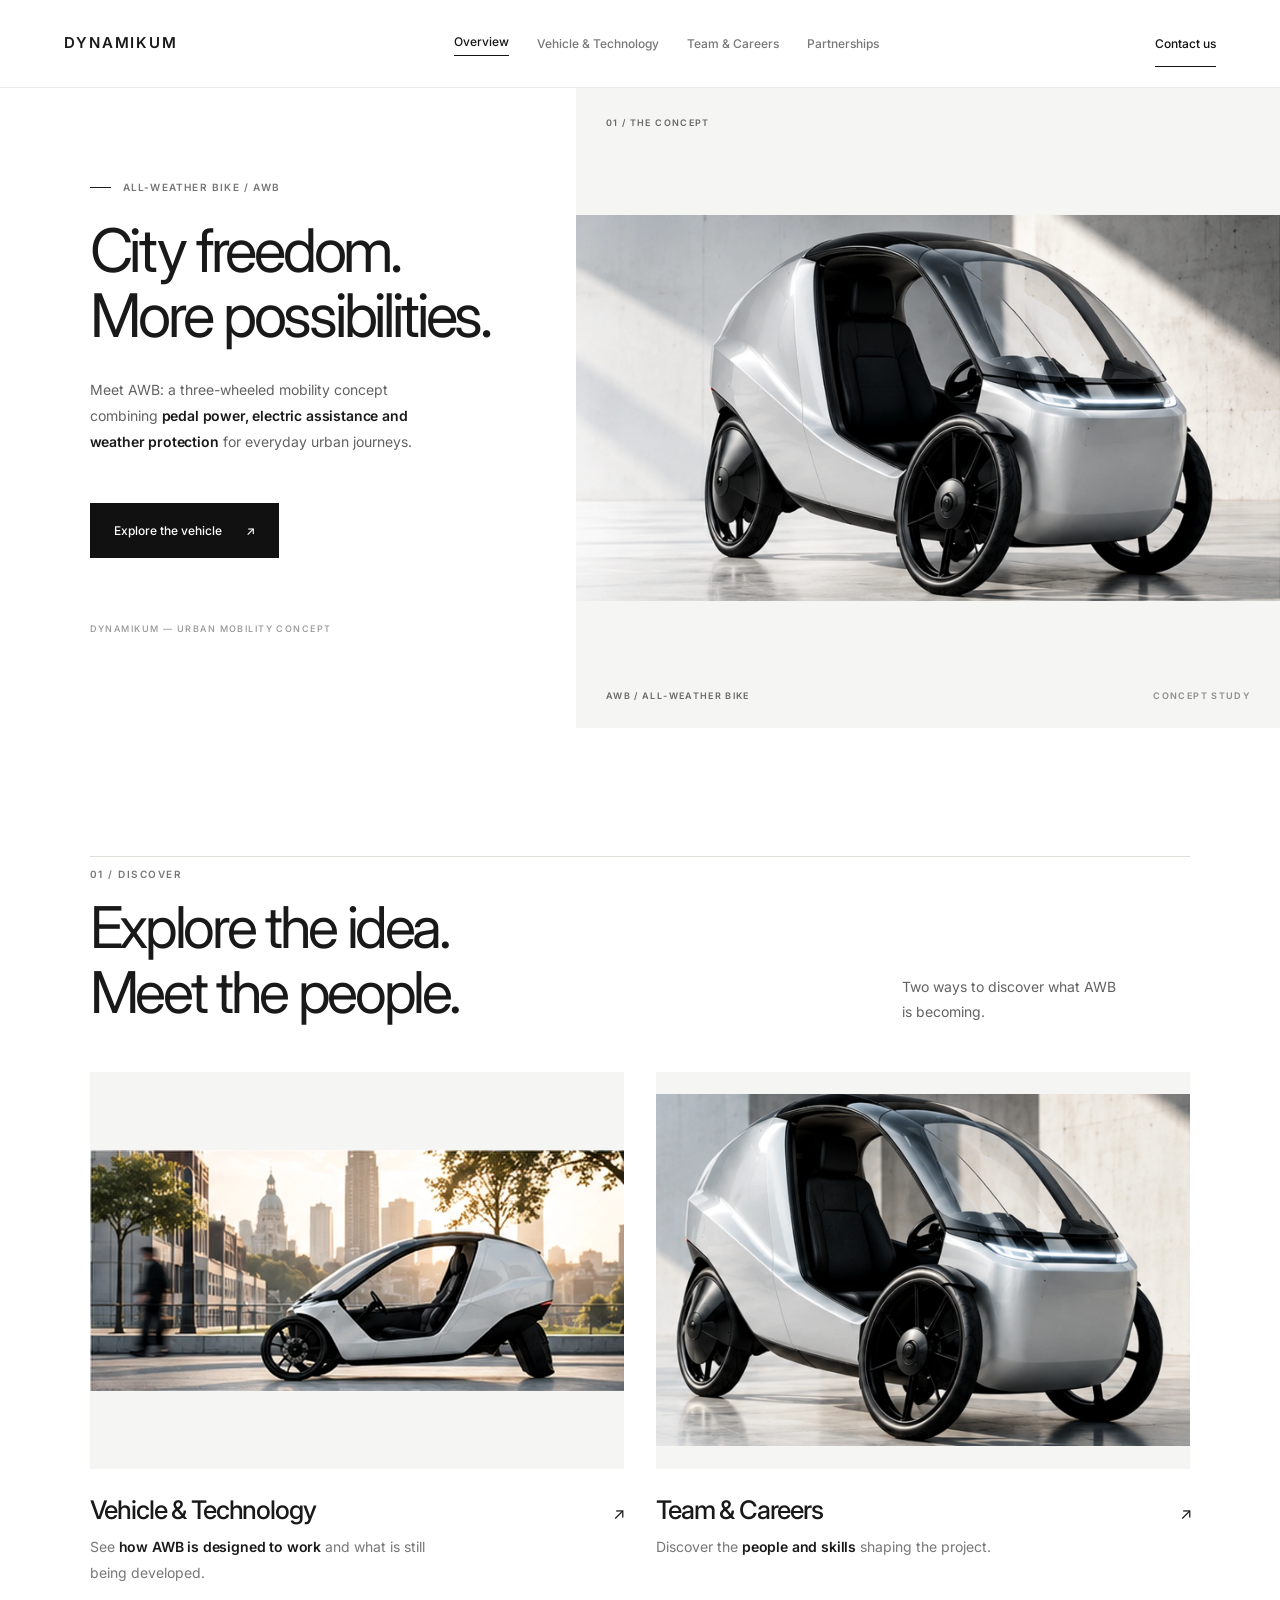
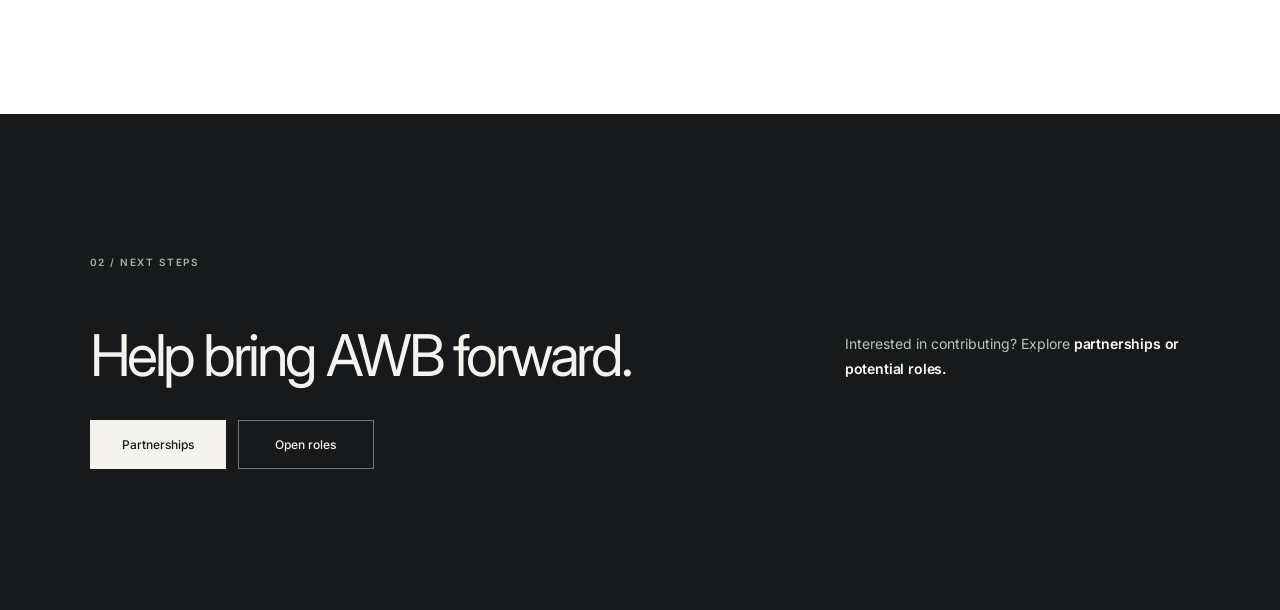
==== index.html @ 2db14429 "Restore stable homepage spacing version from 0ec57af" ====
<!doctype html><html lang="en"><head><meta charset="utf-8"><meta name="viewport" content="width=device-width,initial-scale=1"><meta name="theme-color" content="#ffffff"><meta name="description" content="Dynamikum AWB — all-weather electric-assist velomobile concept."><title>Overview — DYNAMIKUM</title><link rel="stylesheet" href="/style.css"></head><body><a class="skip-link" href="#main-content">Skip to content</a><header class="site-header"><a href="/" class="brand" aria-label="Dynamikum home">DYNAMIKUM</a><button class="mobile-menu-toggle" type="button" aria-expanded="false" aria-controls="primary-navigation" aria-label="Open navigation"><span></span><span></span></button><nav id="primary-navigation" class="nav" aria-label="Main navigation"><a href="/" aria-current="page">Overview</a><a href="/vehicle.html">Vehicle & Technology</a><a href="/team.html">Team & Careers</a><a href="/partnerships.html">Partnerships</a><a href="/contact.html" class="mobile-contact-link">Contact us</a></nav><a href="/contact.html" class="btn">Contact us</a></header><main id="main-content"><section class="hero"><div class="hero-copy"><div class="eyebrow">All-Weather Bike / AWB</div><h1 class="display">City freedom.<br>More possibilities.</h1><p class="body">Meet AWB: a three-wheeled mobility concept combining <strong>pedal power, electric assistance and weather protection</strong> for everyday urban journeys.</p><div class="actions"><a class="btn" href="/vehicle.html">Explore the vehicle <span aria-hidden="true">↗</span></a></div><span class="hero-copy-index" aria-hidden="true">DYNAMIKUM — URBAN MOBILITY CONCEPT</span></div><div class="hero-visual"><span class="hero-visual-index" aria-hidden="true">01 / THE CONCEPT</span><img src="/hero-front.webp" alt="Dynamikum AWB concept vehicle" fetchpriority="high"><span class="hero-visual-caption">AWB / ALL-WEATHER BIKE <span>CONCEPT STUDY</span></span></div></section><section class="section home-discover"><div class="section-head"><div><h2 class="heading">Explore the idea. Meet the people.</h2></div><p class="body">Two ways to discover what AWB is becoming.</p></div><div class="image-pair"><a href="/vehicle.html"><img src="/city-side.webp" loading="lazy" alt="AWB concept vehicle shown in an urban setting"><h3>Vehicle & Technology</h3><p>See <strong>how AWB is designed to work</strong> and what is still being developed.</p></a><a href="/team.html"><img src="/hero-studio.webp" loading="lazy" alt="AWB design study"><h3>Team & Careers</h3><p>Discover the <strong>people and skills</strong> shaping the project.</p></a></div></section><section class="section section--night home-finale"><div class="section-head"><div><h2 class="heading">Help bring AWB forward.</h2></div><p class="body">Interested in contributing? Explore <strong>partnerships or potential roles.</strong></p></div><div class="actions"><a class="btn" href="/partnerships.html">Partnerships</a><a class="btn outline" href="/team.html#careers">Open roles</a></div></section></main><script>(function(){const header=document.querySelector('.site-header'),button=document.querySelector('.mobile-menu-toggle'),nav=document.getElementById('primary-navigation');if(!header||!button||!nav)return;function close(){header.classList.remove('menu-open');button.setAttribute('aria-expanded','false');button.setAttribute('aria-label','Open navigation')}button.addEventListener('click',()=>{const open=header.classList.toggle('menu-open');button.setAttribute('aria-expanded',String(open));button.setAttribute('aria-label',open?'Close navigation':'Open navigation')});document.addEventListener('keydown',e=>{if(e.key==='Escape'&&header.classList.contains('menu-open')){close();button.focus()}});nav.querySelectorAll('a').forEach(a=>a.addEventListener('click',close));window.matchMedia('(min-width: 901px)').addEventListener('change',e=>{if(e.matches)close()})})();</script></body></html>
---- style.css ----
@import url('https://fonts.googleapis.com/css2?family=Inter:wght@400;500;600&display=swap');
:root{--ink:#171717;--muted:#686868;--line:#e6e6e6;--soft:#f5f5f5}*{box-sizing:border-box}html{scroll-behavior:smooth}body{margin:0;background:#fff;color:var(--ink);font:14px/1.7 Inter,Arial,sans-serif;-webkit-font-smoothing:antialiased}a{color:inherit;text-decoration:none}img{display:block;width:100%}h1,h2,h3,p{margin-top:0}h1,h2,h3{font-weight:400;letter-spacing:-.045em;line-height:1.12}button,input,select,textarea{font:inherit}.site-header{display:flex;align-items:center;justify-content:space-between;gap:30px;min-height:82px;padding:15px 6%;border-bottom:1px solid var(--line);background:#fff}.brand{font-size:16px;font-weight:600;letter-spacing:.09em;white-space:nowrap}.nav{display:flex;align-items:center;gap:clamp(15px,2vw,35px)}.nav a{font-size:12px;color:#777;white-space:nowrap}.nav a:hover,.nav a[aria-current=page]{color:#111}.nav a[aria-current=page]{text-decoration:underline;text-underline-offset:7px}.btn{display:inline-flex;align-items:center;justify-content:center;padding:13px 22px;border:1px solid #111;background:#111;color:white;font-size:12px;font-weight:500;white-space:nowrap;transition:background .2s}.btn:hover{background:#444}.btn.outline{background:white;color:#111}.btn.outline:hover{background:#f2f2f2}.eyebrow{font-size:11px;color:#777;letter-spacing:.02em}.display{font-size:clamp(49px,5.4vw,82px);margin:17px 0 28px}.heading{font-size:clamp(36px,4vw,59px);margin:15px 0 22px}.subheading{font-size:clamp(23px,2.6vw,35px)}.body{font-size:14px;line-height:1.85;color:var(--muted);max-width:490px}.fine{font-size:12px;line-height:1.8;color:#888}.actions{display:flex;gap:12px;flex-wrap:wrap;margin-top:28px}.section{padding:110px 7%}.section.soft{background:#f8f8f8}.section-head{display:flex;justify-content:space-between;align-items:end;gap:50px;margin-bottom:46px}.section-head .body{max-width:340px}.grid2{display:grid;grid-template-columns:repeat(2,minmax(0,1fr));gap:26px}.grid3{display:grid;grid-template-columns:repeat(3,minmax(0,1fr));gap:25px}.grid4{display:grid;grid-template-columns:repeat(4,minmax(0,1fr));gap:20px}.hero{display:grid;grid-template-columns:45% 55%;min-height:650px;background:#fff}.hero-copy{display:flex;flex-direction:column;align-items:flex-start;justify-content:center;padding:80px 10% 80px 15.6%}.hero-copy .body{max-width:380px}.hero-visual{background:#f5f5f5;min-height:580px;overflow:hidden}.hero-visual img{width:100%;height:100%;object-fit:contain}.hero-visual img[src$="technology-cutaway.webp"]{filter:grayscale(1)}.intro{padding:115px 7% 65px;display:grid;grid-template-columns:1fr 1fr;gap:60px;align-items:end}.intro .body{justify-self:end}.wide-visual{height:min(60vw,630px);min-height:370px;background:#f5f5f5;overflow:hidden}.wide-visual img{height:100%;object-fit:contain}.image-pair{display:grid;grid-template-columns:1fr 1fr;gap:22px}.image-pair img{height:360px;object-fit:contain;background:#f4f4f4}.image-pair h3{font-size:20px;margin:22px 0 8px}.image-pair p{font-size:13px;color:#777}.detail-grid{display:grid;grid-template-columns:repeat(4,1fr);gap:14px}.detail-grid figure{margin:0}.detail-grid img{height:230px;object-fit:cover;background:#f4f4f4}.detail-grid figcaption{font-size:11px;color:#777;margin-top:12px}.tech-image{width:100%;height:470px;object-fit:contain;background:#f5f5f5;filter:grayscale(1)}.rule-list{border-top:1px solid var(--line)}.rule-row{display:grid;grid-template-columns:1fr 1.4fr;gap:50px;border-bottom:1px solid var(--line);padding:28px 0}.rule-row h3{font-size:22px;margin:0}.rule-row p{font-size:14px;line-height:1.8;color:#777;margin:0}.stats{display:grid;grid-template-columns:repeat(3,1fr);border-top:1px solid var(--line)}.stat{padding:27px 25px 20px;border-right:1px solid var(--line)}.stat:first-child{padding-left:0}.stat:last-child{border-right:0}.stat strong{font-size:34px;font-weight:400;letter-spacing:-.04em;display:block}.stat span{font-size:12px;color:#777}.person{border-top:1px solid var(--line);padding:20px 0}.person h3{font-size:17px;font-weight:500;letter-spacing:-.02em;margin:0 0 6px}.person p{font-size:12px;color:#777;margin:0}.job{border-top:1px solid var(--line);display:grid;grid-template-columns:1fr 1fr auto;align-items:center;gap:25px;padding:29px 0}.job h3{font-size:21px;margin:0}.job p{font-size:13px;color:#777;margin:0}.text-link{font-size:12px;text-decoration:underline;text-underline-offset:5px;white-space:nowrap}.text-link:hover{color:#666}.contact-options{display:grid;grid-template-columns:1fr 1fr;gap:22px}.contact-card{padding:32px;border:1px solid var(--line)}.contact-card h3{font-size:24px}.contact-card p{color:#777}.inquiry{border-top:1px solid var(--line);padding-top:32px;max-width:750px}.field{display:flex;flex-direction:column;gap:8px;margin:18px 0}.field label{font-size:12px;font-weight:500}.field input,.field select,.field textarea{width:100%;border:1px solid #ccc;padding:13px;background:#fff;border-radius:0;color:#111}.field textarea{min-height:140px;resize:vertical}.notice{font-size:12px;color:#777;line-height:1.8}.footer{padding:42px 7% 30px;border-top:1px solid var(--line)}.footer-top{display:flex;align-items:start;justify-content:space-between;gap:35px;margin-bottom:45px}.footer nav{display:flex;gap:23px;flex-wrap:wrap}.footer nav a{font-size:12px;color:#777}.footer-bottom{border-top:1px solid var(--line);padding-top:20px;display:flex;justify-content:space-between;gap:25px;font-size:11px;color:#999}.visually-hidden{position:absolute;width:1px;height:1px;padding:0;margin:-1px;overflow:hidden;clip:rect(0,0,0,0);white-space:nowrap;border:0}@media(max-width:1050px){.site-header{flex-wrap:wrap}.nav{order:3;width:100%;overflow-x:auto;padding-bottom:8px}.hero-copy{padding-left:12%}}@media(max-width:760px){.site-header{padding:18px 6% 8px;gap:15px}.brand{font-size:14px}.site-header>.btn{padding:10px 14px}.nav{gap:22px}.nav a{font-size:11px}.hero{display:flex;flex-direction:column}.hero-copy{padding:78px 6% 55px}.hero-visual{height:350px;min-height:0}.intro{grid-template-columns:1fr;padding:75px 6% 40px;gap:15px}.intro .body{justify-self:start}.section{padding:75px 6%}.section-head{display:block}.section-head .body{margin-top:20px}.grid2,.grid3,.image-pair,.contact-options{grid-template-columns:1fr}.grid4,.detail-grid{grid-template-columns:repeat(2,1fr)}.image-pair img{height:280px}.detail-grid img{height:160px}.wide-visual{min-height:0;height:330px}.tech-image{height:310px}.rule-row{grid-template-columns:1fr;gap:8px}.stats{grid-template-columns:1fr}.stat{border-right:0;border-bottom:1px solid var(--line);padding-left:0}.job{grid-template-columns:1fr;gap:10px}.footer-top,.footer-bottom{flex-direction:column}.footer nav{gap:14px}.display{font-size:clamp(45px,10vw,67px)}}
.roles{border-top:1px solid var(--line)}.role{border-bottom:1px solid var(--line)}.role-overview{display:grid;grid-template-columns:minmax(0,1fr) auto;gap:40px;align-items:center;padding:36px 0}.role-overview h3{font-size:clamp(23px,2.5vw,34px);margin:12px 0 10px}.role-overview p{max-width:650px;color:#777;font-size:14px;line-height:1.8;margin:0}.role-details{padding:0 0 48px;max-width:1080px}.role-details[hidden]{display:none}.role-columns{display:grid;grid-template-columns:1fr 1fr;gap:65px;margin:8px 0 20px}.role-columns h4{font-size:14px;font-weight:600;margin:0 0 16px}.role-columns ul{margin:0;padding-left:20px;color:#666;font-size:13px;line-height:1.9}.role-columns li{margin-bottom:9px}.role-location{border-top:1px solid var(--line);padding:24px 0 20px;margin-top:24px;max-width:750px}.role-location strong{font-size:13px}.role-location p{font-size:13px;color:#777;line-height:1.8;margin:9px 0 0}@media(max-width:760px){.role-overview{grid-template-columns:1fr;gap:18px}.role-columns{grid-template-columns:1fr;gap:25px}.role-details .text-link{display:inline-block;margin-top:16px;margin-left:0!important}}

/* Global editorial heading alignment: keep supporting copy visually anchored to title */
.section-head{display:grid;grid-template-columns:minmax(0,1.55fr) minmax(270px,.75fr);column-gap:clamp(32px,5vw,96px);align-items:center;margin-bottom:52px}
.section-head>div:first-child{min-width:0}
.section-head .heading{margin-bottom:0;max-width:780px}
.section-head>.body{justify-self:start;align-self:center;margin:22px 0 0;max-width:410px;text-wrap:pretty}
.section-head .eyebrow{margin-bottom:4px}
@media(max-width:760px){.section-head{grid-template-columns:1fr;gap:18px;margin-bottom:35px}.section-head>.body{margin:0;max-width:550px}}

/* DYNAMIKUM / Editorial art direction v4
   A restrained Swiss-inspired product journal: one type family, measured rhythm,
   meaningful white space, quiet rules, and image-led hierarchy. */
:root{--ink:#181818;--muted:#666;--line:#e5e5e5;--soft:#f7f7f7}
html{scroll-padding-top:32px}
body{font-size:14px;line-height:1.65}
a:focus-visible,button:focus-visible,input:focus-visible,select:focus-visible,textarea:focus-visible{outline:2px solid #222;outline-offset:4px}
.site-header{min-height:88px;padding-inline:clamp(28px,5vw,92px);gap:38px;border-bottom-color:#ededed}
.brand{font-size:15px;letter-spacing:.105em;font-weight:600}
.nav{gap:clamp(18px,2.2vw,39px)}
.nav a{font-size:11px;transition:color .18s}
.site-header>.btn{background:transparent;color:#111;border:1px solid #d4d4d4;padding:11px 20px}
.site-header>.btn:hover{background:#111;color:#fff;border-color:#111}
.btn{min-height:45px;padding:13px 24px;font-size:12px;font-weight:500;letter-spacing:-.005em}
.btn:focus-visible,.text-link:focus-visible{outline-offset:5px}
.eyebrow{font-size:11px;letter-spacing:.015em;color:#777;line-height:1.5}
.display{font-size:clamp(53px,6vw,98px);line-height:1.035;letter-spacing:-.065em;font-weight:400}
.heading{font-size:clamp(38px,4.25vw,67px);line-height:1.1;letter-spacing:-.055em;font-weight:400}
.subheading{font-size:clamp(25px,2.5vw,37px);letter-spacing:-.04em}
.body{font-size:14px;line-height:1.85;color:#686868;max-width:440px;text-wrap:pretty}
.fine{color:#898989;font-size:11px;line-height:1.85}
.section{padding:clamp(94px,9vw,152px) clamp(28px,7vw,124px)}
.section.soft{background:#f8f8f8}
.section-head{grid-template-columns:minmax(0,1.2fr) minmax(260px,.68fr);gap:clamp(36px,6vw,108px);align-items:center;margin-bottom:clamp(42px,4vw,70px)}
.section-head .heading{max-width:730px;margin:15px 0 0}
.section-head>.body{margin:16px 0 0;align-self:center;max-width:355px;justify-self:start}
.section-head .eyebrow{margin-bottom:0}
.hero{grid-template-columns:minmax(0,44%) minmax(0,56%);min-height:700px}
.hero-copy{padding:90px clamp(34px,5.4vw,105px) 90px clamp(28px,7vw,124px)}
.hero-copy .display{max-width:650px;margin:25px 0 30px}
.hero-copy .body{max-width:375px}
.hero-visual{background:#f6f6f6;min-height:700px}
.hero-visual img{object-fit:contain;object-position:center}
.actions{gap:10px;margin-top:33px}
.intro{padding:clamp(100px,9vw,155px) clamp(28px,7vw,124px) clamp(60px,6vw,96px);grid-template-columns:minmax(0,1.25fr) minmax(270px,.75fr);gap:clamp(40px,8vw,135px);align-items:end}
.intro .display{margin:22px 0 0;max-width:900px}
.intro .body{max-width:360px;margin:0 0 8px;justify-self:start}
.wide-visual{height:clamp(420px,53vw,760px);background:#f6f6f6}
.wide-visual img{object-fit:contain;object-position:center}
.image-pair{gap:clamp(18px,2.5vw,38px)}
.image-pair a{display:block}
.image-pair img{height:clamp(310px,31vw,500px);background:#f5f5f5;object-fit:contain;transition:filter .25s}
.image-pair a:hover img{filter:brightness(.965)}
.image-pair h3{font-size:clamp(20px,2vw,28px);letter-spacing:-.04em;margin:24px 0 8px}
.image-pair p{font-size:13px;max-width:420px;line-height:1.7}
.detail-grid{gap:clamp(12px,1.7vw,26px)}
.detail-grid img{height:clamp(180px,20vw,315px);background:#f4f4f4}
.detail-grid figcaption{font-size:11px;margin-top:15px}
.tech-image{height:clamp(390px,43vw,620px);background:#f6f6f6;object-fit:contain;filter:grayscale(1) invert(1) contrast(1.12)}
.rule-list{border-top-color:#dcdcdc}
.rule-row{grid-template-columns:minmax(0,1fr) minmax(0,.9fr);gap:clamp(35px,6vw,110px);padding:34px 0}
.rule-row h3{font-size:clamp(23px,2.25vw,32px);letter-spacing:-.04em}
.rule-row p{max-width:480px;font-size:13px;line-height:1.85}
.stats{border-top-color:#ddd}
.stat{padding:35px 30px 28px}
.stat strong{font-size:clamp(32px,3.4vw,49px)}
.stat span{display:block;margin-top:8px;font-size:12px}
.grid4{gap:clamp(17px,2vw,33px)}
.person{padding:22px 0 30px}
.person h3{font-size:17px;font-weight:500}
.person p{line-height:1.65}
.roles{margin-top:15px}
.role-overview{padding:40px 0;gap:60px}
.role-overview h3{font-size:clamp(24px,2.5vw,36px);margin:12px 0}
.role-overview p{max-width:650px}
.role-details{padding-bottom:58px}
.role-columns{gap:clamp(40px,6vw,95px)}
.contact-options{gap:24px}
.contact-card{padding:40px;transition:background .2s,border-color .2s}
.contact-card:hover{background:#f6f6f6;border-color:#bdbdbd}
.contact-card h3{font-size:26px;letter-spacing:-.04em}
.contact-card .text-link{display:inline-block;margin-top:15px}
.inquiry{padding-top:45px;scroll-margin-top:35px}
.field{gap:10px;margin:22px 0}
.field input,.field select,.field textarea{padding:15px 16px;border-color:#d6d6d6;transition:border-color .2s}
.field input:focus,.field select:focus,.field textarea:focus{border-color:#222;outline:none}
.footer{padding:56px clamp(28px,7vw,124px) 30px}
.footer-top{margin-bottom:65px}
.footer nav{gap:clamp(16px,2vw,33px)}
.footer nav a{font-size:11px}
.footer-bottom{padding-top:24px;font-size:10px}
@media(min-width:1500px){.section,.intro,.footer{padding-left:max(7vw,calc((100vw - 1500px)/2));padding-right:max(7vw,calc((100vw - 1500px)/2))}.hero-copy{padding-left:max(7vw,calc((100vw - 1500px)/2))}}
@media(max-width:1100px){.site-header{gap:18px;padding-top:18px;padding-bottom:12px}.nav{gap:23px}.hero{min-height:600px}.hero-visual{min-height:600px}.hero-copy{padding-left:6%}.section-head{grid-template-columns:minmax(0,1fr) minmax(240px,.75fr);gap:40px}}
@media(max-width:760px){.site-header{min-height:0;padding:19px 6% 8px}.nav{gap:22px;padding-bottom:12px}.site-header>.btn{padding:9px 13px;font-size:11px}.display{font-size:clamp(49px,10.6vw,73px)}.heading{font-size:clamp(35px,8.3vw,52px)}.section{padding:80px 6%}.section-head{display:grid;grid-template-columns:1fr;gap:16px;margin-bottom:36px}.section-head .heading{margin:12px 0 0}.section-head>.body{margin:0;max-width:490px}.hero{display:flex;flex-direction:column;min-height:0}.hero-copy{padding:80px 6% 62px}.hero-visual{min-height:0;height:390px}.intro{grid-template-columns:1fr;gap:22px;padding:85px 6% 50px}.intro .body{max-width:490px}.wide-visual{height:350px}.image-pair{grid-template-columns:1fr;gap:42px}.image-pair img{height:300px}.detail-grid{grid-template-columns:repeat(2,minmax(0,1fr));gap:16px}.detail-grid img{height:175px}.tech-image{height:300px}.rule-row{grid-template-columns:1fr;gap:12px;padding:26px 0}.grid4{grid-template-columns:repeat(2,minmax(0,1fr));gap:20px}.stats{grid-template-columns:1fr}.stat{padding:24px 0}.role-overview{gap:18px;padding:32px 0}.role-columns{grid-template-columns:1fr;gap:30px}.contact-card{padding:27px}.footer{padding:45px 6% 25px}.footer-top{margin-bottom:40px}}
@media(max-width:390px){.grid4,.detail-grid{grid-template-columns:1fr}.detail-grid img{height:230px}.hero-visual{height:310px}}
@media(prefers-reduced-motion:reduce){html{scroll-behavior:auto}}

/* Full-bleed editorial imagery: no gray letterbox edges */
.hero-visual,.wide-visual,.image-pair img,.detail-grid img,.tech-image{background:transparent}
.hero-visual,.wide-visual{overflow:hidden}
.hero-visual img,.wide-visual img{width:100%;height:100%;object-fit:cover;object-position:center}
.image-pair img,.detail-grid img{width:100%;object-fit:cover;object-position:center}
.tech-image{width:100%;object-fit:cover;object-position:center;filter:grayscale(1)}
/* Preserve readable proportions on all breakpoints while filling the frame */
@media(max-width:760px){.hero-visual img,.wide-visual img,.image-pair img,.detail-grid img,.tech-image{object-fit:cover}}

/* Persistent, unobtrusive navigation */
.site-header{position:sticky;top:0;z-index:1000;background:rgba(255,255,255,.97);-webkit-backdrop-filter:blur(14px);backdrop-filter:blur(14px)}
html{scroll-padding-top:110px}
#team,#careers,#technology,#vehicle,#inquiry{scroll-margin-top:115px}
/* Source images are small concept crops: reduce excessive enlargement.
   Keep editorial crops, but avoid enormous full-width upscaling. */
.hero{min-height:0}
.hero-visual{min-height:0;height:clamp(440px,43vw,620px)}
.hero-visual img{object-fit:cover}
.wide-visual{height:clamp(340px,43vw,580px)}
.image-pair img{height:clamp(260px,25vw,390px)}
.detail-grid img{height:clamp(150px,17vw,240px)}
.tech-image{height:clamp(320px,35vw,490px)}
@media(max-width:760px){.site-header{top:0}.hero-visual{height:330px}.wide-visual{height:300px}.image-pair img{height:270px}.detail-grid img{height:160px}.tech-image{height:280px}html{scroll-padding-top:125px}}
@media(max-width:390px){.hero-visual{height:270px}.detail-grid img{height:210px}}

/* Editorial refinement — tighter visual language, calmer typography, consistent geometry */
:root{--ink:#191919;--muted:#626262;--line:#e8e8e8;--soft:#fafafa}
body{font-size:14px;line-height:1.7}
.site-header{box-shadow:none;border-bottom:1px solid #eaeaea;background:#fff;backdrop-filter:none;-webkit-backdrop-filter:none}
.brand{font-weight:600;letter-spacing:.065em}
.nav a{font-weight:500;color:#777;text-decoration:none!important;transition:color .18s}
.nav a[aria-current=page]{color:#151515}
.nav a[aria-current=page]::after{content:"";display:block;height:1px;background:#151515;margin-top:3px}
.nav a:hover{color:#111}
.site-header>.btn{border:0;border-bottom:1px solid #111;padding:10px 0;min-height:0;background:transparent;color:#111}
.site-header>.btn:hover{background:transparent;color:#666;border-color:#666}
.eyebrow{text-transform:uppercase;letter-spacing:.12em;font-size:10px;font-weight:500;color:#767676}
.display{letter-spacing:-.065em;line-height:1.02}
.heading{letter-spacing:-.057em;line-height:1.075}
.body{font-size:14px;line-height:1.8}
.section{padding-top:clamp(90px,8vw,130px);padding-bottom:clamp(90px,8vw,130px)}
.section-head{grid-template-columns:minmax(0,1.15fr) minmax(240px,.65fr);gap:clamp(30px,5vw,90px);align-items:end;margin-bottom:55px}
.section-head .heading{margin-top:18px;max-width:700px}
.section-head>.body{margin:0 0 5px;max-width:350px}
.hero-copy .eyebrow{margin-bottom:2px}
.hero-copy .display{max-width:570px}
.hero-copy .body{max-width:360px}
.intro{align-items:end}
.intro .display{margin-bottom:0}
.intro .body{margin-bottom:8px}
.image-pair{gap:clamp(20px,2.5vw,40px)}
.image-pair a{min-width:0}
.image-pair img{transition:none}
.image-pair a:hover img{filter:none}
.image-pair h3{font-weight:500;font-size:clamp(20px,2vw,27px);margin-top:22px}
.image-pair p{color:#777}
.detail-grid{gap:clamp(12px,1.8vw,25px)}
.detail-grid figcaption{font-size:11px;color:#737373;letter-spacing:.01em}
.rule-row{padding:31px 0;align-items:start}
.rule-row h3{font-size:clamp(22px,2vw,29px);font-weight:400}
.rule-row p{max-width:510px;color:#666}
.stat strong{font-weight:400}
.person{padding:23px 0 29px}
.person h3{font-size:16px}
.person p{max-width:230px}
.role-overview{padding:35px 0}
.role-overview h3{font-weight:400}
.role-overview p{line-height:1.75}
.role-details{max-width:1000px}
.text-link{font-weight:500;text-decoration-thickness:1px;text-underline-offset:5px}
.contact-card{padding:36px;border:1px solid var(--line);background:#fff}
.contact-card:hover{background:#fff;border-color:#a8a8a8}
.contact-card h3{margin-bottom:13px}
.contact-card p{font-size:13px;line-height:1.8;max-width:340px}
.field input,.field select,.field textarea{border:1px solid #d8d8d8}
.footer{background:#fff}
.footer-top{margin-bottom:54px}
.footer nav a{color:#666}
.footer-bottom{color:#888}
@media(min-width:1200px){.section-head{grid-template-columns:minmax(0,650px) minmax(0,360px);justify-content:space-between}}
@media(max-width:1050px){.site-header{display:grid;grid-template-columns:1fr auto;gap:12px 20px}.nav{grid-column:1/-1;grid-row:2;order:initial;display:flex;width:100%;padding:5px 0 9px;overflow-x:auto;scrollbar-width:none}.nav::-webkit-scrollbar{display:none}.site-header>.btn{grid-column:2;grid-row:1;justify-self:end}.brand{grid-column:1;grid-row:1}.section-head{grid-template-columns:minmax(0,1fr) minmax(230px,.75fr)}}
@media(max-width:760px){.site-header{padding:15px 6% 5px;gap:9px 15px}.nav{gap:24px;padding-bottom:12px}.nav a{font-size:11px}.site-header>.btn{padding:6px 0}.section{padding:77px 6%}.section-head{grid-template-columns:1fr;gap:16px;margin-bottom:34px}.section-head>.body{margin:0;max-width:480px}.intro{padding:78px 6% 45px}.intro .body{margin:0}.image-pair{gap:36px}.image-pair h3{margin-top:17px}.rule-row{padding:26px 0}.footer-top{margin-bottom:35px}.footer-bottom{gap:8px}}

/* Vehicle narrative / bespoke editorial chapters */
.vehicle-story .vehicle-intro{padding-bottom:clamp(65px,6vw,100px)}
.vehicle-story .vehicle-intro .display{font-size:clamp(52px,5.9vw,94px);max-width:950px;line-height:1.035}
.vehicle-story .vehicle-intro .body{max-width:380px}
.vehicle-opening{margin:0;position:relative;background:#f7f7f7}
.vehicle-opening img{display:block;width:100%;height:clamp(370px,52vw,720px);object-fit:cover;object-position:center}
.vehicle-opening figcaption{display:flex;justify-content:space-between;gap:20px;padding:15px clamp(28px,7vw,124px);font-size:10px;color:#777;letter-spacing:.035em;border-bottom:1px solid var(--line);background:#fff}
.story-chapter{display:grid;grid-template-columns:minmax(120px,.28fr) minmax(0,1fr);column-gap:clamp(45px,8vw,160px);padding-top:clamp(105px,10vw,175px);padding-bottom:clamp(105px,10vw,175px)}
.story-number{font-size:12px;font-weight:500;color:#202020;white-space:nowrap;padding-top:7px}
.story-number span{color:#888;font-weight:400;margin-left:10px}
.story-content{max-width:900px}
.story-content .heading{font-size:clamp(47px,5.5vw,83px);margin:20px 0 42px}
.story-content>.body{max-width:530px;font-size:15px;line-height:1.85;margin-bottom:18px}
.vehicle-editorial-pair{display:grid;grid-template-columns:1.3fr .7fr;gap:clamp(12px,2vw,30px);padding:0 clamp(28px,7vw,124px)}
.vehicle-editorial-pair figure{margin:0;min-width:0}
.vehicle-editorial-pair img{width:100%;height:clamp(310px,38vw,580px);object-fit:cover}
.vehicle-editorial-pair figcaption{font-size:10px;color:#777;padding-top:13px;letter-spacing:.03em}
.story-chapter--border{border-bottom:1px solid var(--line)}
.story-detail{display:grid;grid-template-columns:minmax(0,1fr) minmax(0,.8fr);align-items:center;gap:clamp(35px,5vw,85px);margin-top:75px}
.story-detail img{width:100%;height:clamp(260px,28vw,410px);object-fit:cover}
.story-detail h3{font-size:clamp(26px,3vw,42px);letter-spacing:-.05em;margin:14px 0 18px}
.story-detail .body{max-width:320px}
.story-engineering .section-head{margin-bottom:55px}
.story-cutaway{margin:0}
.story-cutaway img{width:100%;height:clamp(370px,45vw,630px);object-fit:cover}
.story-cutaway figcaption{padding:13px 0 0;color:#888;font-size:11px}
.story-rules{margin-top:clamp(65px,7vw,115px)}
.story-details .detail-grid{grid-template-columns:repeat(4,minmax(0,1fr))}
.story-details .detail-grid img{height:clamp(180px,19vw,285px)}
.story-specs{border-top:1px solid var(--line)}
.story-specs .stats{margin-top:30px}
.story-outro{display:flex;justify-content:space-between;align-items:end;gap:45px;border-top:1px solid var(--line);padding-top:clamp(80px,8vw,135px);margin-top:clamp(85px,9vw,150px)}
.story-outro .heading{font-size:clamp(44px,5vw,76px);margin:16px 0 25px}
.story-outro .body{max-width:430px}
.story-outro .actions{margin-bottom:10px}
@media(max-width:900px){.story-chapter{grid-template-columns:100px 1fr;gap:35px}.vehicle-editorial-pair{grid-template-columns:1fr 1fr}.story-detail{grid-template-columns:1fr;gap:30px}.story-detail img{max-width:580px}.story-outro{display:block}.story-outro .actions{margin-top:30px}}
@media(max-width:760px){.vehicle-story .vehicle-intro .display{font-size:clamp(46px,9vw,68px)}.vehicle-opening img{height:330px}.vehicle-opening figcaption{padding:12px 6%;font-size:9px}.vehicle-opening figcaption span{max-width:145px;text-align:right}.story-chapter{grid-template-columns:1fr;gap:24px;padding-top:85px;padding-bottom:85px}.story-content .heading{font-size:clamp(41px,8.5vw,60px);margin:18px 0 27px}.story-content>.body{font-size:14px}.vehicle-editorial-pair{grid-template-columns:1fr;gap:30px;padding:0 6%}.vehicle-editorial-pair img{height:330px}.story-detail{margin-top:48px}.story-detail img{height:270px}.story-engineering .section-head{margin-bottom:30px}.story-cutaway img{height:310px}.story-rules{margin-top:55px}.story-details .detail-grid{grid-template-columns:repeat(2,minmax(0,1fr))}.story-details .detail-grid img{height:190px}.story-outro{margin-top:80px;padding-top:75px}}
@media(max-width:390px){.story-details .detail-grid{grid-template-columns:1fr}.story-details .detail-grid img{height:270px}.vehicle-opening img{height:280px}}


/* DYNAMIKUM DESIGN SYSTEM — one typographic hierarchy across every page.
   Layouts and storytelling stay page-specific; type, spacing and controls do not. */
:root{
 --type-display:clamp(48px,5.4vw,80px);
 --type-heading:clamp(39px,4.5vw,64px);
 --type-subheading:clamp(24px,2.6vw,36px);
 --type-card:clamp(20px,2vw,27px);
 --type-body:14px;
 --type-small:12px;
 --type-label:10px;
 --rhythm-section:clamp(85px,8vw,125px);
 --rhythm-title:18px;
 --rhythm-copy:26px;
 --rhythm-block:clamp(38px,4vw,60px);
}
body{font-size:var(--type-body);line-height:1.75}
.display,.heading,.subheading,h3{text-wrap:balance;font-weight:400}
.display{font-size:var(--type-display);line-height:1.07;letter-spacing:-.058em;margin:var(--rhythm-title) 0 var(--rhythm-copy)}
.heading{font-size:var(--type-heading);line-height:1.1;letter-spacing:-.052em;margin:var(--rhythm-title) 0 var(--rhythm-copy)}
.subheading{font-size:var(--type-subheading);line-height:1.2;letter-spacing:-.04em}
.eyebrow{font-size:var(--type-label);font-weight:500;letter-spacing:.11em;line-height:1.5;text-transform:uppercase;color:#767676}
.body{font-size:var(--type-body);line-height:1.78;letter-spacing:0;max-width:52ch;color:var(--muted)}
.fine,.notice{font-size:var(--type-small);line-height:1.75}
.section{padding-top:var(--rhythm-section);padding-bottom:var(--rhythm-section)}
.section-head{display:grid;grid-template-columns:minmax(0,1.5fr) minmax(250px,.75fr);gap:clamp(32px,5vw,85px);align-items:end;margin-bottom:var(--rhythm-block)}
.section-head>div{min-width:0}
.section-head .heading{margin:var(--rhythm-title) 0 0;max-width:17ch}
.section-head>.body{justify-self:end;align-self:end;max-width:42ch;margin:0 0 5px}
.intro .display{margin:var(--rhythm-title) 0 0}
.intro .body{margin:0 0 5px;max-width:43ch}
.hero-copy .display{margin:var(--rhythm-title) 0 var(--rhythm-copy)}
.hero-copy .body{max-width:43ch}
.btn,.text-link,.nav a,.footer nav a{font-size:var(--type-small);font-weight:500}
.detail-grid figcaption,.vehicle-editorial-pair figcaption,.vehicle-opening figcaption,.story-cutaway figcaption{font-size:11px;line-height:1.55;letter-spacing:.015em}
.image-pair h3,.rule-row h3,.job h3{font-size:var(--type-card);line-height:1.24;letter-spacing:-.035em}
.image-pair p,.rule-row p,.job p{font-size:var(--type-body);line-height:1.75}
.stat strong{font-size:clamp(29px,3vw,38px);line-height:1.15;letter-spacing:-.045em}
.stat span{font-size:var(--type-small)}
.contact-card h3,.role-overview h3{font-size:var(--type-subheading);line-height:1.2;letter-spacing:-.04em}
.contact-card p,.role-overview p,.person p{font-size:var(--type-body);line-height:1.75}
.field label{font-size:var(--type-small)}
/* Vehicle layout stays bespoke; its text follows the exact same tokens above. */
.vehicle-story .vehicle-intro{padding-top:clamp(95px,8vw,135px);padding-bottom:clamp(72px,7vw,108px)}
.vehicle-story .vehicle-intro .display{max-width:15ch}
.vehicle-story .story-chapter{grid-template-columns:minmax(110px,.24fr) minmax(0,1fr);column-gap:clamp(35px,6vw,100px)}
.vehicle-story .story-content{max-width:760px}
.vehicle-story .story-content .heading{font-size:var(--type-heading);line-height:1.1;letter-spacing:-.052em;margin:var(--rhythm-title) 0 var(--rhythm-copy);max-width:17ch}
.vehicle-story .story-content>.body{font-size:var(--type-body);line-height:1.78;max-width:52ch;margin:0 0 17px}
.vehicle-story .story-content>.body:last-of-type{margin-bottom:0}
.vehicle-story .story-number{font-size:var(--type-small);line-height:1.5}
.vehicle-story .section-head .heading{font-size:var(--type-heading);line-height:1.1;letter-spacing:-.052em;margin:var(--rhythm-title) 0 0}
.vehicle-story .section-head>.body{font-size:var(--type-body);line-height:1.78;max-width:42ch}
.vehicle-story .story-detail h3{font-size:var(--type-subheading);line-height:1.2;letter-spacing:-.04em;margin:var(--rhythm-title) 0 17px}
.vehicle-story .story-detail .body{font-size:var(--type-body);line-height:1.78}
.vehicle-story .rule-row h3{font-size:var(--type-card);line-height:1.24;letter-spacing:-.035em}
.vehicle-story .rule-row p{font-size:var(--type-body);line-height:1.75}
.vehicle-story .story-outro .heading{font-size:var(--type-heading);line-height:1.1;letter-spacing:-.052em;margin:var(--rhythm-title) 0 var(--rhythm-copy)}
.vehicle-story .story-outro .body{font-size:var(--type-body);line-height:1.78}
@media(max-width:900px){.vehicle-story .story-chapter{grid-template-columns:95px minmax(0,1fr);gap:30px}}
@media(max-width:760px){
 :root{--type-display:clamp(43px,9vw,62px);--type-heading:clamp(37px,8vw,52px);--type-subheading:clamp(23px,5vw,31px);--type-card:21px;--rhythm-section:75px;--rhythm-title:14px;--rhythm-copy:23px;--rhythm-block:33px}
 .section{padding-top:var(--rhythm-section);padding-bottom:var(--rhythm-section)}
 .section-head{grid-template-columns:1fr;gap:18px;margin-bottom:var(--rhythm-block)}
 .section-head>.body{justify-self:start;margin:0;max-width:52ch}
 .intro .body{margin:0}
 .vehicle-story .vehicle-intro{padding-top:70px;padding-bottom:52px}
 .vehicle-story .story-chapter{grid-template-columns:1fr;gap:23px;padding-top:var(--rhythm-section);padding-bottom:var(--rhythm-section)}
 .vehicle-story .story-content .heading{margin:var(--rhythm-title) 0 var(--rhythm-copy)}
 .vehicle-story .story-content>.body{font-size:var(--type-body)}
 .vehicle-story .story-detail h3{margin:var(--rhythm-title) 0 17px}
 .vehicle-story .story-outro .heading{font-size:var(--type-heading)}
}

/* UX review: shared accessibility, concise contact presentation */
.skip-link{position:fixed;z-index:2000;left:16px;top:-90px;padding:12px 18px;background:#111;color:#fff;font-size:13px;transition:top .15s}
.skip-link:focus{top:12px}
.company-line{border-top:1px solid var(--line);padding:28px 7% 40px;color:var(--muted);font-size:12px;line-height:1.7}
.contact-form-section{padding-top:24px!important}
.contact-form-section .inquiry{border-top:0;padding-top:0}
.contact-form-section .notice{max-width:58ch}
.contact-form-section .notice a{text-decoration:underline;text-underline-offset:3px}
.actions:empty{display:none}
@media(max-width:760px){.company-line{padding:24px 6% 35px}.contact-form-section{padding-top:18px!important}}

/* Mobile experience system: navigation, editorial spacing and touch ergonomics */
.mobile-menu-toggle{display:none}
html{scroll-padding-top:100px}
@media(max-width:900px){
 .site-header{position:sticky;top:0;z-index:1000;display:grid;grid-template-columns:minmax(0,1fr) 44px auto;align-items:center;gap:12px;min-height:68px;padding:10px clamp(18px,5vw,32px);background:rgba(255,255,255,.97);border-bottom:1px solid var(--line);backdrop-filter:blur(16px);-webkit-backdrop-filter:blur(16px)}
 .site-header .brand{font-size:14px;letter-spacing:.085em;min-width:0}
 .mobile-menu-toggle{display:flex;grid-column:2;grid-row:1;position:relative;width:44px;height:44px;align-items:center;justify-content:center;flex-direction:column;gap:6px;border:1px solid #e1e1e1;background:#fff;cursor:pointer;border-radius:0}
 .mobile-menu-toggle span{width:17px;height:1px;background:#151515;display:block;transition:transform .2s}
 .site-header.menu-open .mobile-menu-toggle span:first-child{transform:translateY(3.5px) rotate(45deg)}
 .site-header.menu-open .mobile-menu-toggle span:last-child{transform:translateY(-3.5px) rotate(-45deg)}
 .site-header>.btn{grid-column:3;grid-row:1;min-height:44px;padding:10px 14px;font-size:11px;white-space:nowrap}
 .site-header .nav{display:none;grid-column:1/-1;grid-row:2;order:initial;width:100%;overflow:visible;flex-direction:column;align-items:stretch;gap:0;margin:4px 0 0;padding:0;border-top:1px solid var(--line)}
 .site-header.menu-open .nav{display:flex}
 .site-header .nav a{display:flex;align-items:center;min-height:54px;padding:13px 2px;border-bottom:1px solid var(--line);font-size:14px;color:#333;text-decoration:none}
 .site-header .nav a[aria-current=page]{color:#111;font-weight:600}
 .site-header .nav a:last-child{border-bottom:0}
 .section,.intro{padding-left:clamp(20px,5vw,36px);padding-right:clamp(20px,5vw,36px)}
 .hero-copy{padding-left:clamp(20px,5vw,36px);padding-right:clamp(20px,5vw,36px)}
 .vehicle-editorial-pair{padding-left:clamp(20px,5vw,36px);padding-right:clamp(20px,5vw,36px)}
 .vehicle-opening figcaption{padding-left:clamp(20px,5vw,36px);padding-right:clamp(20px,5vw,36px)}
 .company-line{padding-left:clamp(20px,5vw,36px);padding-right:clamp(20px,5vw,36px)}
}
@media(max-width:760px){
 :root{--type-display:clamp(42px,10vw,62px);--type-heading:clamp(35px,8.4vw,52px);--rhythm-section:clamp(66px,10vw,80px)}
 html{scroll-padding-top:82px}
 body{overflow-x:clip}
 .hero{min-height:0}
 .hero-copy{padding-top:clamp(56px,12vw,82px);padding-bottom:44px}
 .hero-copy .display{line-height:1.07;max-width:11ch}
 .hero-copy .body{max-width:43ch}
 .hero-copy .actions{margin-top:26px}
 .hero-visual{height:clamp(300px,90vw,440px);min-height:0}
 .hero-visual img{object-fit:contain}
 .intro{padding-top:clamp(65px,11vw,88px);padding-bottom:42px;gap:24px}
 .intro .display{line-height:1.08;overflow-wrap:normal}
 .intro .body{max-width:48ch}
 .section{padding-top:var(--rhythm-section);padding-bottom:var(--rhythm-section)}
 .section-head{gap:18px}
 .section-head .heading{max-width:18ch}
 .image-pair{gap:36px}
 .image-pair img{height:clamp(240px,78vw,350px);object-fit:contain}
 .image-pair h3{margin:16px 0 7px}
 .image-pair p{margin-bottom:0}
 .wide-visual{height:clamp(260px,80vw,390px);min-height:0}
 .wide-visual img{object-fit:contain}
 .grid4{grid-template-columns:repeat(2,minmax(0,1fr));gap:12px 20px}
 .person{padding:17px 0 23px}
 .person h3{font-size:15px;line-height:1.3;overflow-wrap:anywhere}
 .person p{font-size:12px}
 .role-overview{grid-template-columns:minmax(0,1fr);gap:15px;padding:27px 0}
 .role-overview .text-link{display:inline-flex;min-height:44px;align-items:center;width:max-content}
 .role-columns{grid-template-columns:1fr;gap:24px}
 .role-details{padding-bottom:35px}
 .role-details .btn{white-space:normal;text-align:center}
 .rule-row{grid-template-columns:1fr;gap:10px;padding:25px 0}
 .rule-row p{max-width:52ch}
 .stats{grid-template-columns:1fr}
 .stat{padding:24px 0;border-right:0;border-bottom:1px solid var(--line)}
 .stat strong{font-size:36px}
 .detail-grid,.story-details .detail-grid{grid-template-columns:repeat(2,minmax(0,1fr));gap:18px 12px}
 .detail-grid img,.story-details .detail-grid img{height:clamp(145px,41vw,230px);object-fit:cover}
 .detail-grid figcaption{margin-top:9px}
 .vehicle-story .vehicle-intro{padding-top:65px;padding-bottom:43px}
 .vehicle-story .vehicle-intro .display{font-size:var(--type-display);line-height:1.07;max-width:14ch}
 .vehicle-opening img{height:clamp(280px,85vw,410px);object-fit:contain;background:#f6f6f6}
 .vehicle-editorial-pair{grid-template-columns:1fr;gap:26px}
 .vehicle-editorial-pair img{height:clamp(250px,75vw,390px);object-fit:cover}
 .vehicle-story .story-chapter{grid-template-columns:1fr;gap:20px}
 .vehicle-story .story-content .heading{font-size:var(--type-heading);margin:14px 0 22px}
 .story-detail{grid-template-columns:1fr;gap:24px;margin-top:42px}
 .story-detail img{height:clamp(250px,70vw,340px)}
 .story-cutaway img{height:clamp(260px,78vw,390px);object-fit:contain;background:#f6f6f6}
 .story-rules{margin-top:45px}
 .story-outro{display:block;padding-top:65px;margin-top:65px}
 .story-outro .actions{margin-top:25px}
 .field input,.field select,.field textarea{font-size:16px;min-height:48px}
 .field textarea{min-height:150px}
 .field{margin:18px 0}
 .contact-form-section{padding-top:8px!important}
 .contact-form-section .btn{min-height:48px}
 .actions .btn{min-height:46px}
 .company-line{line-height:1.75}
}
@media(max-width:420px){
 .site-header{grid-template-columns:minmax(0,1fr) 42px auto;gap:8px;padding-inline:16px}
 .site-header .brand{font-size:12px;letter-spacing:.07em}
 .site-header>.btn{padding:10px 11px;font-size:10px}
 .mobile-menu-toggle{width:42px;height:44px}
 .hero-copy .actions,.story-outro .actions{align-items:stretch}
 .hero-copy .actions .btn,.story-outro .actions .btn{width:100%;white-space:normal;text-align:center}
 .vehicle-opening figcaption{flex-direction:column;gap:5px}
 .vehicle-opening figcaption span{text-align:left;max-width:none}
}
@media(prefers-reduced-motion:reduce){html{scroll-behavior:auto}*,*::before,*::after{transition-duration:.01ms!important;animation-duration:.01ms!important}}

/* Contact is part of the hamburger navigation on mobile only. */
.mobile-contact-link{display:none!important}
@media(max-width:900px){
 .site-header{grid-template-columns:minmax(0,1fr) 44px}
 .site-header>.btn{display:none}
 .site-header .mobile-contact-link{display:flex!important}
}
@media(max-width:420px){.site-header{grid-template-columns:minmax(0,1fr) 42px}}

/* Editorial lift — selective emphasis, tactile interactions, no extra clutter */
.body strong,.rule-row p strong,.image-pair p strong{font-weight:600;color:var(--ink);letter-spacing:-.012em}
.body strong{box-decoration-break:clone;-webkit-box-decoration-break:clone}
.hero-copy .eyebrow,.intro .eyebrow{display:inline-flex;align-items:center;gap:12px}
.hero-copy .eyebrow::before,.intro .eyebrow::before{content:"";display:block;width:21px;height:1px;background:#1c1c1c;flex:none}
.btn{transition:background .22s ease,color .22s ease,border-color .22s ease,transform .22s ease}
@media(hover:hover) and (prefers-reduced-motion:no-preference){
 .actions .btn:hover,.contact-form-section .btn:hover{transform:translateY(-2px)}
 .image-pair a img{transition:transform .55s cubic-bezier(.2,.7,.2,1),filter .3s ease}
 .image-pair a:hover img{transform:scale(1.012)}
 .image-pair a h3{transition:color .2s ease}
 .image-pair a:hover h3{color:#666}
}
.rule-row{transition:background .2s ease}
@media(hover:hover){.rule-row:hover{background:rgba(0,0,0,.012)}}
@media(max-width:760px){
 .hero-copy .eyebrow::before,.intro .eyebrow::before{width:16px}
 .body strong{font-weight:600}
}

/* AWB dark editorial interlude — a single deliberate contrast chapter */
.vehicle-story .story-engineering--dark{background:#17191a;color:#f4f3ef}
.story-engineering--dark .heading,.story-engineering--dark h3{color:#f4f3ef}
.story-engineering--dark .eyebrow{color:#b0b2b2}
.story-engineering--dark .body,.story-engineering--dark .rule-row p{color:#bfc1c0}
.story-engineering--dark .body strong,.story-engineering--dark .rule-row p strong{color:#fff}
.story-engineering--dark .story-cutaway{background:#eaeae7;overflow:hidden}
.story-engineering--dark .story-cutaway img{object-fit:contain;background:#eaeae7;display:block}
.story-engineering--dark .story-cutaway figcaption{background:#17191a;color:#a6a8a8;padding:16px 0 0}
.story-engineering--dark .rule-list{border-top-color:#46494a}
.story-engineering--dark .rule-row{border-bottom-color:#46494a}
@media(hover:hover){.story-engineering--dark .rule-row:hover{background:rgba(255,255,255,.035)}}
@media(max-width:760px){
 .story-engineering--dark .story-cutaway img{height:clamp(245px,75vw,370px);object-fit:contain}
 .story-engineering--dark .story-cutaway figcaption{padding-top:13px}
 .story-engineering--dark .story-rules{margin-top:44px}
}

/* Selective dark chapters: overview invitation and partnerships */
.section--night{background:#17191a!important;color:#f4f3ef}
.section--night .heading,.section--night h3{color:#f4f3ef}
.section--night .body,.section--night .rule-row p{color:#bfc1c0}
.section--night .body strong,.section--night .rule-row p strong{color:#fff}
.section--night .eyebrow{color:#b0b2b2}
.section--night .rule-list{border-top-color:#46494a}
.section--night .rule-row{border-bottom-color:#46494a}
.section--night .btn{background:#f4f3ef;border-color:#f4f3ef;color:#17191a}
.section--night .btn.outline{background:transparent;color:#f4f3ef;border-color:#737777}
@media(hover:hover){
 .section--night .btn:hover{background:#d7d8d4;border-color:#d7d8d4;color:#17191a}
 .section--night .btn.outline:hover{background:#f4f3ef;border-color:#f4f3ef;color:#17191a}
 .section--night .rule-row:hover{background:rgba(255,255,255,.035)}
}
.home-finale{padding-top:clamp(100px,11vw,175px);padding-bottom:clamp(100px,11vw,175px)}
.home-finale .section-head{margin-bottom:22px}
.partnerships-finale{padding-bottom:clamp(105px,10vw,155px)}
@media(max-width:760px){
 .home-finale{padding-top:85px;padding-bottom:90px}
 .home-finale .actions{gap:12px}
 .home-finale .actions .btn{min-height:48px}
 .partnerships-finale{padding-top:80px;padding-bottom:95px}
}

/* Team: charcoal editorial section and clearly illustrative portraits */
.team-night .section-head{margin-bottom:40px}
.team-portrait-strip{display:grid;grid-template-columns:repeat(3,minmax(0,1fr));gap:clamp(12px,2vw,26px);margin-bottom:14px}
.team-portrait-strip figure{margin:0;min-width:0}
.team-portrait-strip img{display:block;width:100%;height:clamp(220px,27vw,390px);object-fit:cover;object-position:center 35%;filter:grayscale(1);background:#303233}
.team-portrait-strip figcaption{padding-top:12px;font-size:10px;letter-spacing:.075em;color:#a6a8a8}
.team-portrait-note{font-size:11px;line-height:1.7;color:#aaa;margin:0 0 clamp(44px,5vw,75px)}
.team-night .person{border-top-color:#46494a}
.team-night .person h3{color:#f4f3ef}
.team-night .person p,.team-night .fine{color:#b1b4b3}
@media(max-width:760px){
 .team-portrait-strip{grid-template-columns:repeat(3,minmax(0,1fr));gap:9px}
 .team-portrait-strip img{height:clamp(155px,44vw,260px)}
 .team-portrait-strip figcaption{font-size:8px;line-height:1.5;letter-spacing:.02em}
 .team-portrait-note{margin-bottom:36px}
}
@media(max-width:420px){.team-portrait-strip img{height:155px}}

/* Individual contributor portrait cards */
.team-night .grid4{align-items:start}
.team-night .person{min-width:0}
.team-night .person-photo{margin-bottom:20px;overflow:hidden;background:#303233;aspect-ratio:4/5}
.team-night .person-photo img{display:block;width:100%;height:100%;object-fit:cover;object-position:center 32%;filter:grayscale(1);transition:transform .5s ease}
@media(hover:hover) and (prefers-reduced-motion:no-preference){.team-night .person:hover .person-photo img{transform:scale(1.035)}}
.team-night .person h3{margin-top:0}
@media(max-width:760px){.team-night .person-photo{margin-bottom:14px}}

/* DYNAMIKUM editorial design system / 2026 refinement */
:root{--editorial-black:#17191a;--editorial-paper:#f6f6f3;--editorial-rule:#dfdfda}
::selection{background:#222;color:#fff}
:focus-visible{outline:2px solid #7a817d;outline-offset:4px}
.site-header{position:relative;z-index:20}
.brand{letter-spacing:.125em}
.nav a{transition:color .2s ease}
.display,.heading{letter-spacing:-.058em;text-wrap:balance}
.hero{position:relative;isolation:isolate}
.hero-copy{position:relative}
.hero-copy .eyebrow{font-weight:600;letter-spacing:.12em;text-transform:uppercase}
.hero-copy .display{font-size:clamp(52px,5.8vw,94px);line-height:1.015;max-width:700px}
.hero-copy .body{font-size:clamp(14px,1.08vw,16px);line-height:1.85}
.hero-copy .actions{margin-top:34px}
.hero-copy .actions .btn{gap:30px;padding:16px 23px}
.hero-copy-index{position:absolute;bottom:28px;left:15.6%;font-size:9px;font-weight:500;letter-spacing:.16em;color:#969696}
.hero-visual{position:relative;background:#f0f0ed}
.hero-visual img{transition:transform 1.1s cubic-bezier(.2,.7,.2,1)}
.hero-visual-index,.hero-visual-caption{position:absolute;z-index:2;font-size:9px;font-weight:600;letter-spacing:.15em;color:#5e605f;pointer-events:none}
.hero-visual-index{top:28px;left:30px}
.hero-visual-caption{bottom:26px;left:30px;right:30px;display:flex;justify-content:space-between;gap:16px}
.hero-visual-caption span{color:#8b8e8b}
.home-discover{padding-top:clamp(100px,10vw,155px);padding-bottom:clamp(100px,10vw,155px)}
.home-discover .section-head{border-top:1px solid var(--editorial-rule);padding-top:22px}
.home-discover .section-head::before{content:"01 / DISCOVER";font-size:10px;letter-spacing:.15em;font-weight:600;color:#777;position:absolute;margin-top:-43px}
.home-discover .image-pair{gap:clamp(16px,2.5vw,36px)}
.home-discover .image-pair a{display:block;min-width:0}
.home-discover .image-pair img{height:clamp(300px,31vw,510px);background:#f1f1ee;transition:transform .65s cubic-bezier(.2,.7,.2,1),filter .4s ease}
.home-discover .image-pair h3{font-size:clamp(20px,2vw,28px);letter-spacing:-.045em;margin-top:25px}
.home-discover .image-pair a h3::after{content:"↗";font-size:16px;float:right;margin-top:5px;font-weight:400}
.home-discover .image-pair p{line-height:1.85;max-width:360px}
.home-finale{position:relative}
.home-finale::before{content:"02 / NEXT STEPS";display:block;font-size:10px;letter-spacing:.15em;font-weight:600;color:#aeb0ae;margin-bottom:34px}
.section--night .heading{letter-spacing:-.06em}
.section-head .heading{max-width:900px}
.wide-visual img,.story-image img{transition:transform .7s ease}
.person-photo img{filter:grayscale(1)}
@media(hover:hover) and (prefers-reduced-motion:no-preference){
 .hero-visual:hover img{transform:scale(1.025)}
 .home-discover .image-pair a:hover img{transform:scale(1.025)}
}
@media(max-width:1050px){.hero-copy-index{left:12%}}
@media(max-width:760px){
 .hero-copy .display{font-size:clamp(48px,10vw,74px)}
 .hero-copy-index{position:static;margin-top:50px;font-size:8px}
 .hero-visual-index{top:16px;left:18px}
 .hero-visual-caption{bottom:16px;left:18px;right:18px;font-size:8px}
 .home-discover{padding-top:90px;padding-bottom:90px}
 .home-discover .section-head::before{margin-top:-39px}
 .home-discover .image-pair img{height:300px}
 .home-discover .image-pair h3{margin-top:18px}
}
@media(prefers-reduced-motion:reduce){.hero-visual img,.home-discover .image-pair img{transition:none!important}}

/* Homepage spacing hotfix: labels remain in document flow, never over content */
.hero-copy{min-width:0}
.hero-copy .display{max-width:100%;overflow-wrap:normal;line-height:1.09;font-size:clamp(44px,4.8vw,76px);margin:22px 0 28px}
.hero-copy .body{max-width:43ch}
.hero-copy-index{position:static;display:block;left:auto;bottom:auto;margin-top:clamp(35px,5vw,70px);line-height:1.6}
.hero-visual-index,.hero-visual-caption{line-height:1.5}
.home-discover .section-head{position:relative;display:grid;grid-template-columns:minmax(0,1.35fr) minmax(0,.65fr);gap:clamp(20px,4vw,70px);align-items:end;padding-top:38px;margin-bottom:48px}
.home-discover .section-head::before{position:absolute;top:12px;left:0;margin:0;line-height:1;display:block}
.home-discover .section-head>div{min-width:0}
.home-discover .section-head .heading{max-width:16ch;line-height:1.12;margin:0}
.home-discover .section-head>.body{justify-self:end;align-self:end;max-width:32ch;margin:0;line-height:1.8}
.home-discover .image-pair a{min-width:0;overflow:visible}
.home-discover .image-pair h3{display:flex;justify-content:space-between;align-items:baseline;gap:12px;line-height:1.25;overflow-wrap:anywhere}
.home-discover .image-pair a h3::after{float:none;flex:none;margin:0}
.home-discover .image-pair p{margin-bottom:0}
@media(max-width:900px){
 .home-discover .section-head{grid-template-columns:minmax(0,1fr);gap:18px;padding-top:36px}
 .home-discover .section-head>.body{justify-self:start;max-width:48ch}
}
@media(max-width:760px){
 .hero-copy .display{font-size:clamp(43px,9.2vw,68px);line-height:1.08;margin:20px 0 25px;max-width:12ch}
 .hero-copy-index{margin-top:35px}
 .home-discover .section-head{padding-top:35px;margin-bottom:32px}
 .home-discover .section-head .heading{max-width:18ch}
 .home-discover .image-pair h3{font-size:clamp(20px,5.2vw,26px)}
 .hero-visual-caption{flex-wrap:wrap;gap:5px 14px}
}


/* Cohesive homepage finish — shared paper, ink and button language */
.hero{background:#fff;grid-template-columns:minmax(0,45%) minmax(0,55%);min-height:clamp(580px,50vw,730px)}
.hero-copy{min-width:0;background:#fff}
.hero-copy .display{font-size:clamp(43px,4.7vw,74px);line-height:1.08;max-width:11ch;letter-spacing:-.055em}
.hero-copy .body{max-width:40ch}
.hero-visual{background:#f5f5f3;min-height:0;height:auto}
.hero-visual img{object-fit:contain;object-position:center}
.hero-visual-index,.hero-visual-caption{color:#676966}
.home-discover{background:#fff}
.home-discover .image-pair img{background:#f5f5f3;object-fit:contain}
.hero-copy .actions .btn,.home-finale .actions .btn,.site-header>.btn{border-radius:0;min-height:46px;font-weight:500;letter-spacing:0;text-decoration:none}
.hero-copy .actions .btn{display:inline-flex;gap:24px;align-items:center}
.home-finale .actions{display:flex;gap:12px;align-items:center}
.home-finale .actions .btn{min-width:136px}
@media(hover:hover) and (prefers-reduced-motion:no-preference){
 .hero-visual img{transition:transform .65s ease}
 .hero-visual:hover img{transform:scale(1.015)}
 .home-discover .image-pair img{transition:transform .5s ease}
 .home-discover .image-pair a:hover img{transform:scale(1.012)}
}
@media(max-width:900px){.hero{grid-template-columns:minmax(0,45%) minmax(0,55%)}}
@media(max-width:760px){
 .hero{display:flex;flex-direction:column;min-height:0}
 .hero-copy{padding:clamp(60px,11vw,82px) 6% 46px}
 .hero-copy .display{font-size:clamp(44px,9.2vw,66px);max-width:12ch}
 .hero-visual{height:clamp(310px,83vw,440px);min-height:0}
 .hero-visual img{object-fit:contain}
 .home-finale .actions .btn{min-width:0}
}
@media(max-width:420px){.home-finale .actions{align-items:stretch}.home-finale .actions .btn{flex:1;white-space:normal}}
@media(prefers-reduced-motion:reduce){.hero-visual img,.home-discover .image-pair img{transition:none!important}}
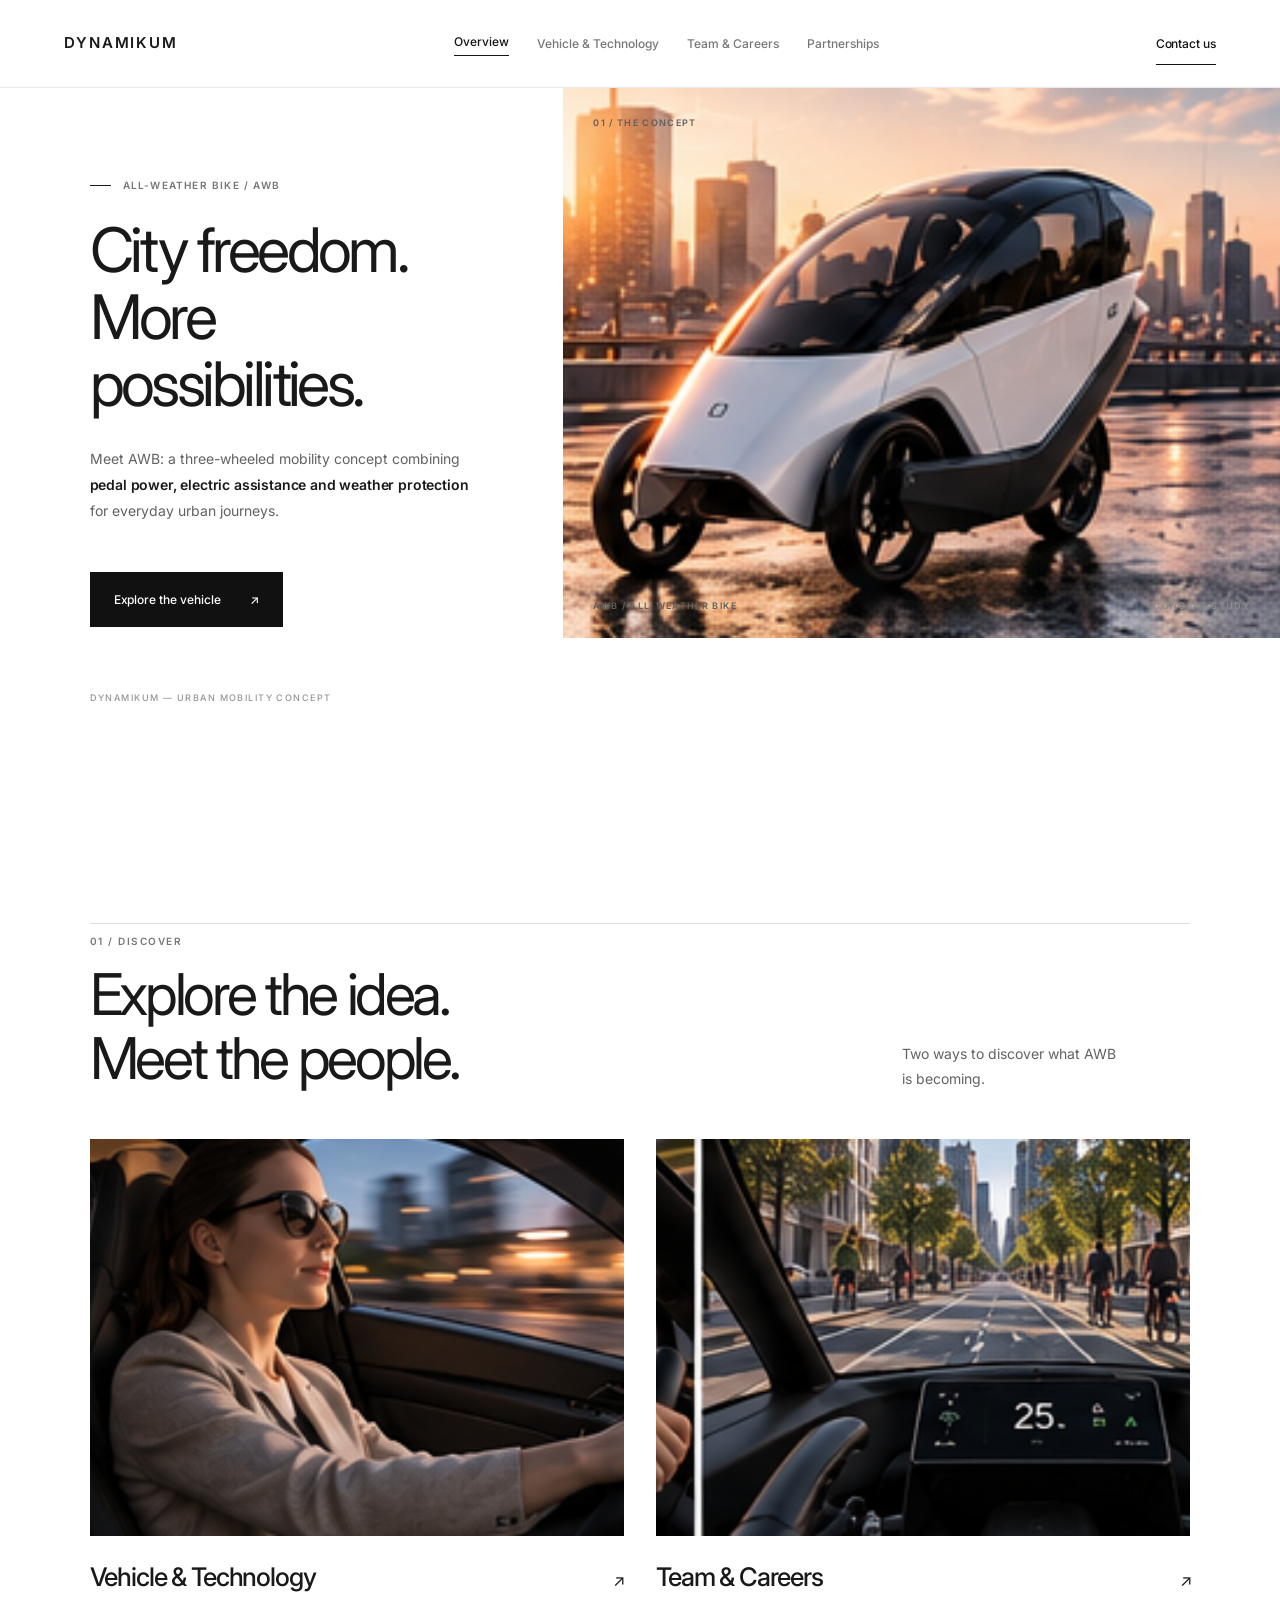
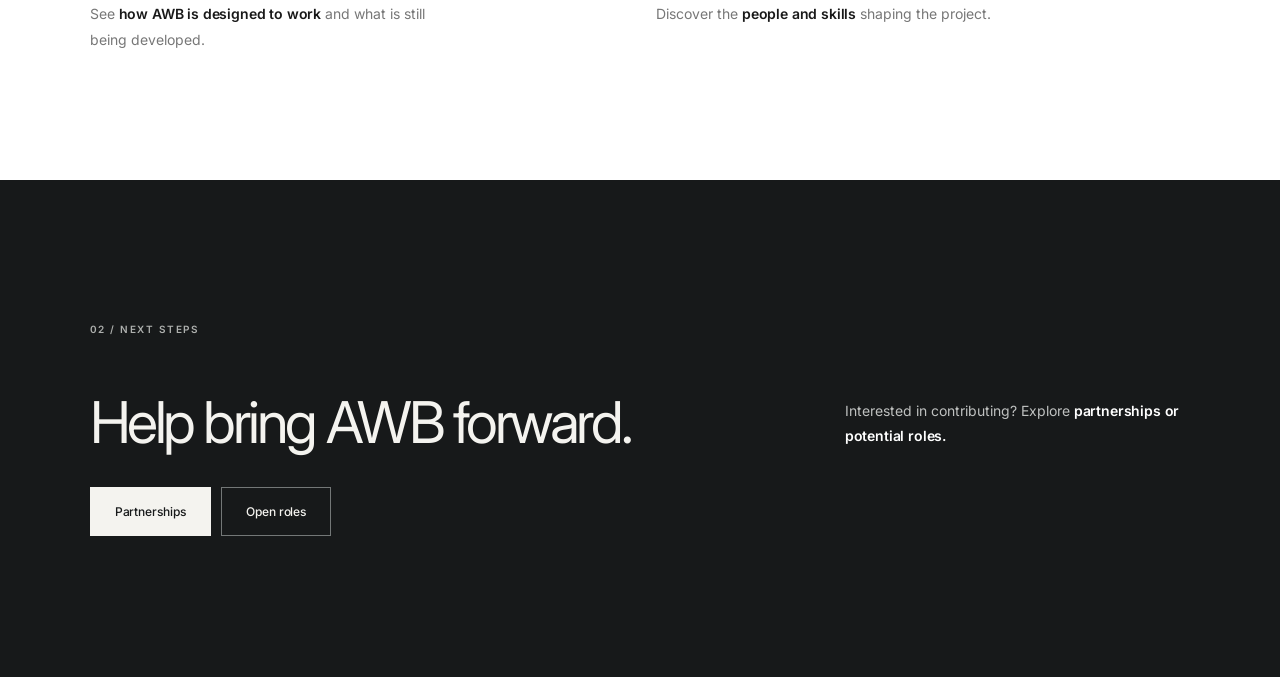
==== commit d52e6255: "Refresh AWB concept imagery on index.html" ====
--- a/index.html
+++ b/index.html
@@ -1 +1 @@
-<!doctype html><html lang="en"><head><meta charset="utf-8"><meta name="viewport" content="width=device-width,initial-scale=1"><meta name="theme-color" content="#ffffff"><meta name="description" content="Dynamikum AWB — all-weather electric-assist velomobile concept."><title>Overview — DYNAMIKUM</title><link rel="stylesheet" href="/style.css"></head><body><a class="skip-link" href="#main-content">Skip to content</a><header class="site-header"><a href="/" class="brand" aria-label="Dynamikum home">DYNAMIKUM</a><button class="mobile-menu-toggle" type="button" aria-expanded="false" aria-controls="primary-navigation" aria-label="Open navigation"><span></span><span></span></button><nav id="primary-navigation" class="nav" aria-label="Main navigation"><a href="/" aria-current="page">Overview</a><a href="/vehicle.html">Vehicle & Technology</a><a href="/team.html">Team & Careers</a><a href="/partnerships.html">Partnerships</a><a href="/contact.html" class="mobile-contact-link">Contact us</a></nav><a href="/contact.html" class="btn">Contact us</a></header><main id="main-content"><section class="hero"><div class="hero-copy"><div class="eyebrow">All-Weather Bike / AWB</div><h1 class="display">City freedom.<br>More possibilities.</h1><p class="body">Meet AWB: a three-wheeled mobility concept combining <strong>pedal power, electric assistance and weather protection</strong> for everyday urban journeys.</p><div class="actions"><a class="btn" href="/vehicle.html">Explore the vehicle <span aria-hidden="true">↗</span></a></div><span class="hero-copy-index" aria-hidden="true">DYNAMIKUM — URBAN MOBILITY CONCEPT</span></div><div class="hero-visual"><span class="hero-visual-index" aria-hidden="true">01 / THE CONCEPT</span><img src="/hero-front.webp" alt="Dynamikum AWB concept vehicle" fetchpriority="high"><span class="hero-visual-caption">AWB / ALL-WEATHER BIKE <span>CONCEPT STUDY</span></span></div></section><section class="section home-discover"><div class="section-head"><div><h2 class="heading">Explore the idea. Meet the people.</h2></div><p class="body">Two ways to discover what AWB is becoming.</p></div><div class="image-pair"><a href="/vehicle.html"><img src="/city-side.webp" loading="lazy" alt="AWB concept vehicle shown in an urban setting"><h3>Vehicle & Technology</h3><p>See <strong>how AWB is designed to work</strong> and what is still being developed.</p></a><a href="/team.html"><img src="/hero-studio.webp" loading="lazy" alt="AWB design study"><h3>Team & Careers</h3><p>Discover the <strong>people and skills</strong> shaping the project.</p></a></div></section><section class="section section--night home-finale"><div class="section-head"><div><h2 class="heading">Help bring AWB forward.</h2></div><p class="body">Interested in contributing? Explore <strong>partnerships or potential roles.</strong></p></div><div class="actions"><a class="btn" href="/partnerships.html">Partnerships</a><a class="btn outline" href="/team.html#careers">Open roles</a></div></section></main><script>(function(){const header=document.querySelector('.site-header'),button=document.querySelector('.mobile-menu-toggle'),nav=document.getElementById('primary-navigation');if(!header||!button||!nav)return;function close(){header.classList.remove('menu-open');button.setAttribute('aria-expanded','false');button.setAttribute('aria-label','Open navigation')}button.addEventListener('click',()=>{const open=header.classList.toggle('menu-open');button.setAttribute('aria-expanded',String(open));button.setAttribute('aria-label',open?'Close navigation':'Open navigation')});document.addEventListener('keydown',e=>{if(e.key==='Escape'&&header.classList.contains('menu-open')){close();button.focus()}});nav.querySelectorAll('a').forEach(a=>a.addEventListener('click',close));window.matchMedia('(min-width: 901px)').addEventListener('change',e=>{if(e.matches)close()})})();</script></body></html>+<!doctype html><html lang="en"><head><meta charset="utf-8"><meta name="viewport" content="width=device-width,initial-scale=1"><meta name="theme-color" content="#ffffff"><meta name="description" content="Dynamikum AWB — all-weather electric-assist velomobile concept."><title>Overview — DYNAMIKUM</title><link rel="stylesheet" href="/style.css"></head><body><a class="skip-link" href="#main-content">Skip to content</a><header class="site-header"><a href="/" class="brand" aria-label="Dynamikum home">DYNAMIKUM</a><button class="mobile-menu-toggle" type="button" aria-expanded="false" aria-controls="primary-navigation" aria-label="Open navigation"><span></span><span></span></button><nav id="primary-navigation" class="nav" aria-label="Main navigation"><a href="/" aria-current="page">Overview</a><a href="/vehicle.html">Vehicle & Technology</a><a href="/team.html">Team & Careers</a><a href="/partnerships.html">Partnerships</a><a href="/contact.html" class="mobile-contact-link">Contact us</a></nav><a href="/contact.html" class="btn">Contact us</a></header><main id="main-content"><section class="hero"><div class="hero-copy"><div class="eyebrow">All-Weather Bike / AWB</div><h1 class="display">City freedom.<br>More possibilities.</h1><p class="body">Meet AWB: a three-wheeled mobility concept combining <strong>pedal power, electric assistance and weather protection</strong> for everyday urban journeys.</p><div class="actions"><a class="btn" href="/vehicle.html">Explore the vehicle <span aria-hidden="true">↗</span></a></div><span class="hero-copy-index" aria-hidden="true">DYNAMIKUM — URBAN MOBILITY CONCEPT</span></div><div class="hero-visual"><span class="hero-visual-index" aria-hidden="true">01 / THE CONCEPT</span><img src="/01_01_HERO_01.png" alt="Dynamikum AWB concept vehicle" fetchpriority="high"><span class="hero-visual-caption">AWB / ALL-WEATHER BIKE <span>CONCEPT STUDY</span></span></div></section><section class="section home-discover"><div class="section-head"><div><h2 class="heading">Explore the idea. Meet the people.</h2></div><p class="body">Two ways to discover what AWB is becoming.</p></div><div class="image-pair"><a href="/vehicle.html"><img src="/30_06_URBAN_01.png" loading="lazy" alt="AWB concept vehicle shown in an urban setting"><h3>Vehicle & Technology</h3><p>See <strong>how AWB is designed to work</strong> and what is still being developed.</p></a><a href="/team.html"><img src="/31_06_URBAN_02.png" loading="lazy" alt="Illustrative AWB mobility concept in an urban environment"><h3>Team & Careers</h3><p>Discover the <strong>people and skills</strong> shaping the project.</p></a></div></section><section class="section section--night home-finale"><div class="section-head"><div><h2 class="heading">Help bring AWB forward.</h2></div><p class="body">Interested in contributing? Explore <strong>partnerships or potential roles.</strong></p></div><div class="actions"><a class="btn" href="/partnerships.html">Partnerships</a><a class="btn outline" href="/team.html#careers">Open roles</a></div></section></main><script>(function(){const header=document.querySelector('.site-header'),button=document.querySelector('.mobile-menu-toggle'),nav=document.getElementById('primary-navigation');if(!header||!button||!nav)return;function close(){header.classList.remove('menu-open');button.setAttribute('aria-expanded','false');button.setAttribute('aria-label','Open navigation')}button.addEventListener('click',()=>{const open=header.classList.toggle('menu-open');button.setAttribute('aria-expanded',String(open));button.setAttribute('aria-label',open?'Close navigation':'Open navigation')});document.addEventListener('keydown',e=>{if(e.key==='Escape'&&header.classList.contains('menu-open')){close();button.focus()}});nav.querySelectorAll('a').forEach(a=>a.addEventListener('click',close));window.matchMedia('(min-width: 901px)').addEventListener('change',e=>{if(e.matches)close()})})();</script></body></html>
--- a/style.css
+++ b/style.css
@@ -580,35 +580,7 @@
  .hero-visual-caption{flex-wrap:wrap;gap:5px 14px}
 }
 
-
-/* Cohesive homepage finish — shared paper, ink and button language */
-.hero{background:#fff;grid-template-columns:minmax(0,45%) minmax(0,55%);min-height:clamp(580px,50vw,730px)}
-.hero-copy{min-width:0;background:#fff}
-.hero-copy .display{font-size:clamp(43px,4.7vw,74px);line-height:1.08;max-width:11ch;letter-spacing:-.055em}
-.hero-copy .body{max-width:40ch}
-.hero-visual{background:#f5f5f3;min-height:0;height:auto}
-.hero-visual img{object-fit:contain;object-position:center}
-.hero-visual-index,.hero-visual-caption{color:#676966}
-.home-discover{background:#fff}
-.home-discover .image-pair img{background:#f5f5f3;object-fit:contain}
-.hero-copy .actions .btn,.home-finale .actions .btn,.site-header>.btn{border-radius:0;min-height:46px;font-weight:500;letter-spacing:0;text-decoration:none}
-.hero-copy .actions .btn{display:inline-flex;gap:24px;align-items:center}
-.home-finale .actions{display:flex;gap:12px;align-items:center}
-.home-finale .actions .btn{min-width:136px}
-@media(hover:hover) and (prefers-reduced-motion:no-preference){
- .hero-visual img{transition:transform .65s ease}
- .hero-visual:hover img{transform:scale(1.015)}
- .home-discover .image-pair img{transition:transform .5s ease}
- .home-discover .image-pair a:hover img{transform:scale(1.012)}
-}
-@media(max-width:900px){.hero{grid-template-columns:minmax(0,45%) minmax(0,55%)}}
-@media(max-width:760px){
- .hero{display:flex;flex-direction:column;min-height:0}
- .hero-copy{padding:clamp(60px,11vw,82px) 6% 46px}
- .hero-copy .display{font-size:clamp(44px,9.2vw,66px);max-width:12ch}
- .hero-visual{height:clamp(310px,83vw,440px);min-height:0}
- .hero-visual img{object-fit:contain}
- .home-finale .actions .btn{min-width:0}
-}
-@media(max-width:420px){.home-finale .actions{align-items:stretch}.home-finale .actions .btn{flex:1;white-space:normal}}
-@media(prefers-reduced-motion:reduce){.hero-visual img,.home-discover .image-pair img{transition:none!important}}
+/* Persistent navigation: keep header visible while scrolling on all pages */
+.site-header{position:sticky;top:0;z-index:1000;background:#fff}
+html{scroll-padding-top:85px}
+@media(max-width:900px){html{scroll-padding-top:76px}}
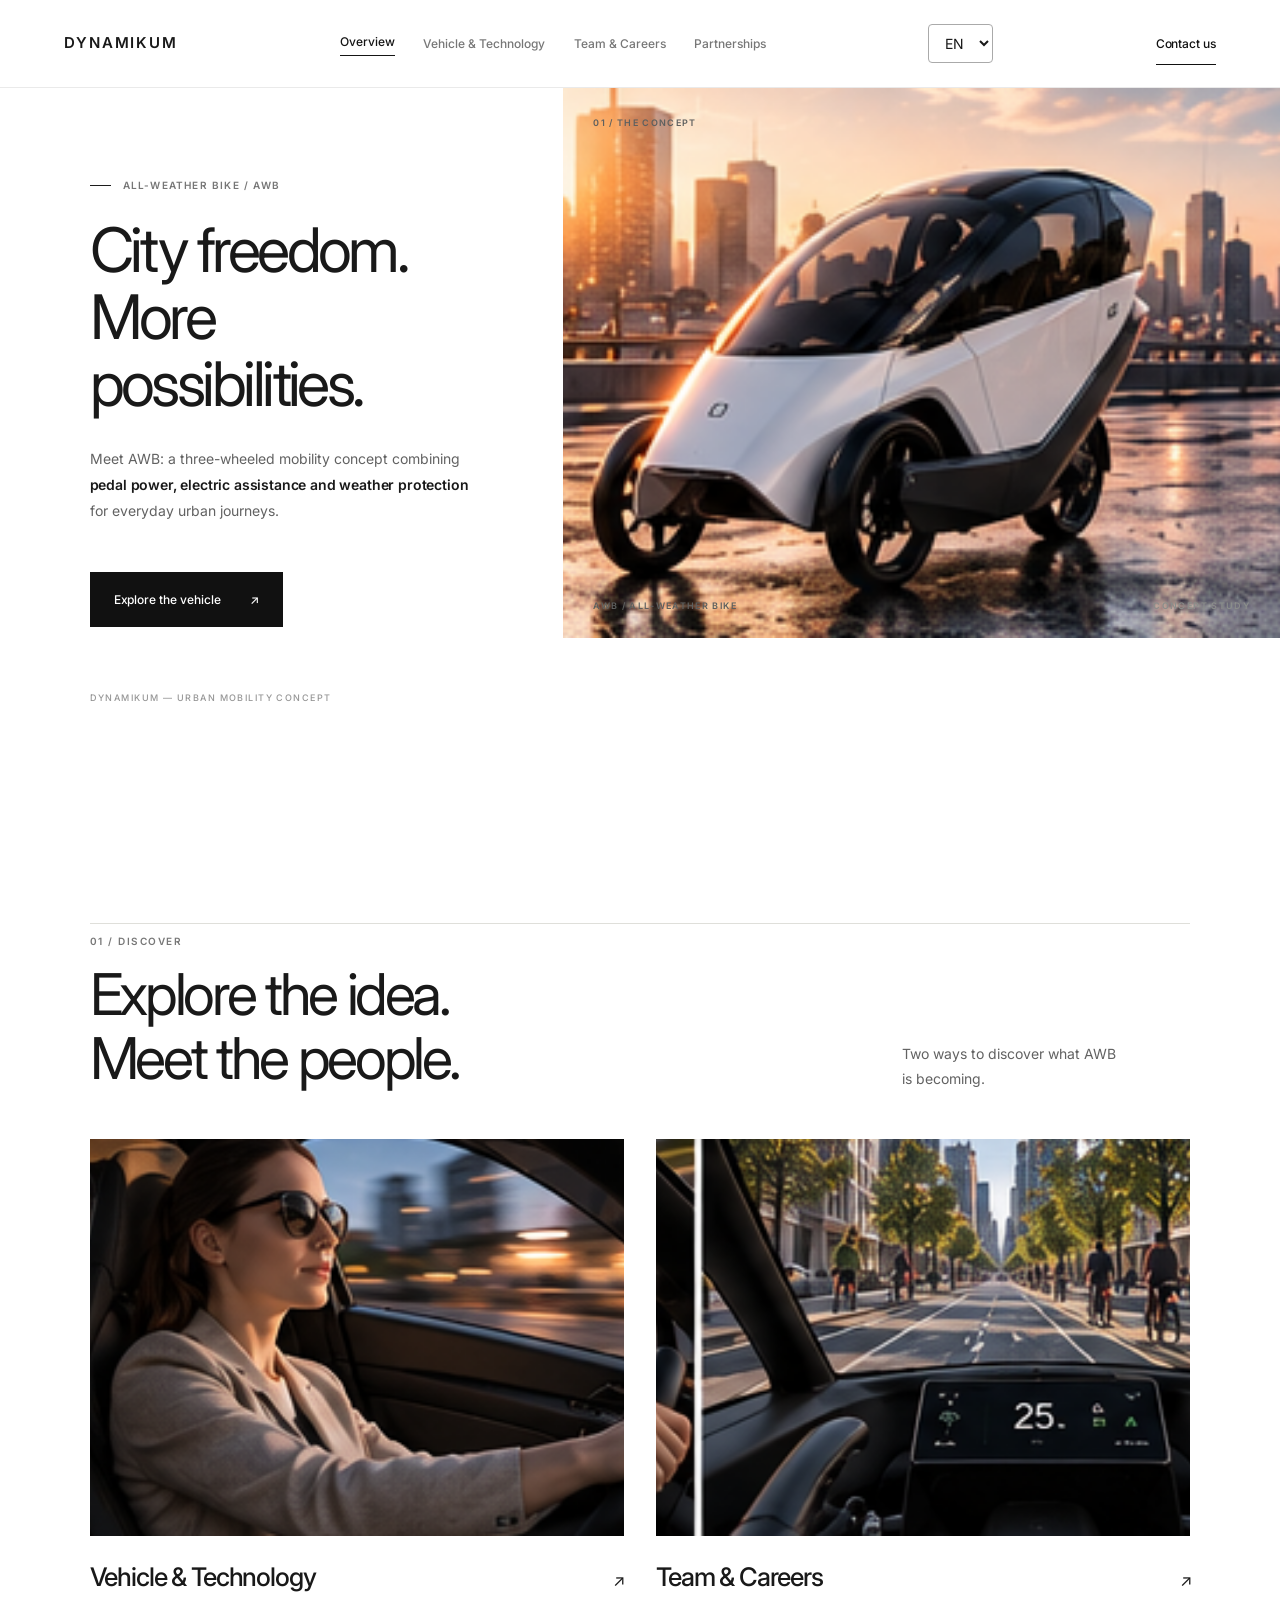
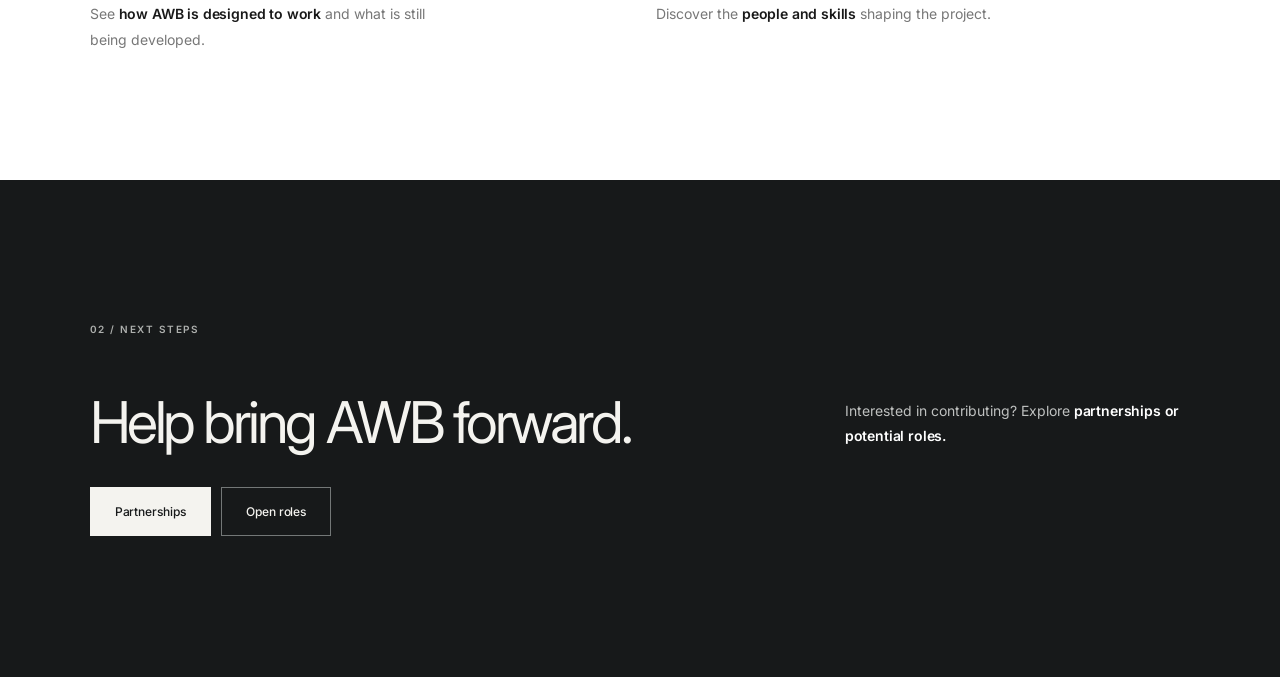
==== commit ee792910: "Enable EN/SK/DE language switcher across site" ====
--- a/index.html
+++ b/index.html
@@ -1 +1 @@
-<!doctype html><html lang="en"><head><meta charset="utf-8"><meta name="viewport" content="width=device-width,initial-scale=1"><meta name="theme-color" content="#ffffff"><meta name="description" content="Dynamikum AWB — all-weather electric-assist velomobile concept."><title>Overview — DYNAMIKUM</title><link rel="stylesheet" href="/style.css"></head><body><a class="skip-link" href="#main-content">Skip to content</a><header class="site-header"><a href="/" class="brand" aria-label="Dynamikum home">DYNAMIKUM</a><button class="mobile-menu-toggle" type="button" aria-expanded="false" aria-controls="primary-navigation" aria-label="Open navigation"><span></span><span></span></button><nav id="primary-navigation" class="nav" aria-label="Main navigation"><a href="/" aria-current="page">Overview</a><a href="/vehicle.html">Vehicle & Technology</a><a href="/team.html">Team & Careers</a><a href="/partnerships.html">Partnerships</a><a href="/contact.html" class="mobile-contact-link">Contact us</a></nav><a href="/contact.html" class="btn">Contact us</a></header><main id="main-content"><section class="hero"><div class="hero-copy"><div class="eyebrow">All-Weather Bike / AWB</div><h1 class="display">City freedom.<br>More possibilities.</h1><p class="body">Meet AWB: a three-wheeled mobility concept combining <strong>pedal power, electric assistance and weather protection</strong> for everyday urban journeys.</p><div class="actions"><a class="btn" href="/vehicle.html">Explore the vehicle <span aria-hidden="true">↗</span></a></div><span class="hero-copy-index" aria-hidden="true">DYNAMIKUM — URBAN MOBILITY CONCEPT</span></div><div class="hero-visual"><span class="hero-visual-index" aria-hidden="true">01 / THE CONCEPT</span><img src="/01_01_HERO_01.png" alt="Dynamikum AWB concept vehicle" fetchpriority="high"><span class="hero-visual-caption">AWB / ALL-WEATHER BIKE <span>CONCEPT STUDY</span></span></div></section><section class="section home-discover"><div class="section-head"><div><h2 class="heading">Explore the idea. Meet the people.</h2></div><p class="body">Two ways to discover what AWB is becoming.</p></div><div class="image-pair"><a href="/vehicle.html"><img src="/30_06_URBAN_01.png" loading="lazy" alt="AWB concept vehicle shown in an urban setting"><h3>Vehicle & Technology</h3><p>See <strong>how AWB is designed to work</strong> and what is still being developed.</p></a><a href="/team.html"><img src="/31_06_URBAN_02.png" loading="lazy" alt="Illustrative AWB mobility concept in an urban environment"><h3>Team & Careers</h3><p>Discover the <strong>people and skills</strong> shaping the project.</p></a></div></section><section class="section section--night home-finale"><div class="section-head"><div><h2 class="heading">Help bring AWB forward.</h2></div><p class="body">Interested in contributing? Explore <strong>partnerships or potential roles.</strong></p></div><div class="actions"><a class="btn" href="/partnerships.html">Partnerships</a><a class="btn outline" href="/team.html#careers">Open roles</a></div></section></main><script>(function(){const header=document.querySelector('.site-header'),button=document.querySelector('.mobile-menu-toggle'),nav=document.getElementById('primary-navigation');if(!header||!button||!nav)return;function close(){header.classList.remove('menu-open');button.setAttribute('aria-expanded','false');button.setAttribute('aria-label','Open navigation')}button.addEventListener('click',()=>{const open=header.classList.toggle('menu-open');button.setAttribute('aria-expanded',String(open));button.setAttribute('aria-label',open?'Close navigation':'Open navigation')});document.addEventListener('keydown',e=>{if(e.key==='Escape'&&header.classList.contains('menu-open')){close();button.focus()}});nav.querySelectorAll('a').forEach(a=>a.addEventListener('click',close));window.matchMedia('(min-width: 901px)').addEventListener('change',e=>{if(e.matches)close()})})();</script></body></html>+<!doctype html><html lang="en"><head><meta charset="utf-8"><meta name="viewport" content="width=device-width,initial-scale=1"><meta name="theme-color" content="#ffffff"><meta name="description" content="Dynamikum AWB — all-weather electric-assist velomobile concept."><title>Overview — DYNAMIKUM</title><link rel="stylesheet" href="/style.css"><style>.language-switcher{border:1px solid #aaa;background:transparent;color:inherit;padding:9px 12px;border-radius:4px;font:inherit;cursor:pointer;max-width:80px}.language-switcher option{color:#111;background:white}@media(max-width:900px){.language-switcher{margin-left:auto;margin-right:12px;padding:6px}}</style></head><body><a class="skip-link" href="#main-content">Skip to content</a><header class="site-header"><a href="/" class="brand" aria-label="Dynamikum home">DYNAMIKUM</a><button class="mobile-menu-toggle" type="button" aria-expanded="false" aria-controls="primary-navigation" aria-label="Open navigation"><span></span><span></span></button><nav id="primary-navigation" class="nav" aria-label="Main navigation"><a href="/" aria-current="page">Overview</a><a href="/vehicle.html">Vehicle & Technology</a><a href="/team.html">Team & Careers</a><a href="/partnerships.html">Partnerships</a><a href="/contact.html" class="mobile-contact-link">Contact us</a></nav><a href="/contact.html" class="btn">Contact us</a></header><main id="main-content"><section class="hero"><div class="hero-copy"><div class="eyebrow">All-Weather Bike / AWB</div><h1 class="display">City freedom.<br>More possibilities.</h1><p class="body">Meet AWB: a three-wheeled mobility concept combining <strong>pedal power, electric assistance and weather protection</strong> for everyday urban journeys.</p><div class="actions"><a class="btn" href="/vehicle.html">Explore the vehicle <span aria-hidden="true">↗</span></a></div><span class="hero-copy-index" aria-hidden="true">DYNAMIKUM — URBAN MOBILITY CONCEPT</span></div><div class="hero-visual"><span class="hero-visual-index" aria-hidden="true">01 / THE CONCEPT</span><img src="/01_01_HERO_01.png" alt="Dynamikum AWB concept vehicle" fetchpriority="high"><span class="hero-visual-caption">AWB / ALL-WEATHER BIKE <span>CONCEPT STUDY</span></span></div></section><section class="section home-discover"><div class="section-head"><div><h2 class="heading">Explore the idea. Meet the people.</h2></div><p class="body">Two ways to discover what AWB is becoming.</p></div><div class="image-pair"><a href="/vehicle.html"><img src="/30_06_URBAN_01.png" loading="lazy" alt="AWB concept vehicle shown in an urban setting"><h3>Vehicle & Technology</h3><p>See <strong>how AWB is designed to work</strong> and what is still being developed.</p></a><a href="/team.html"><img src="/31_06_URBAN_02.png" loading="lazy" alt="Illustrative AWB mobility concept in an urban environment"><h3>Team & Careers</h3><p>Discover the <strong>people and skills</strong> shaping the project.</p></a></div></section><section class="section section--night home-finale"><div class="section-head"><div><h2 class="heading">Help bring AWB forward.</h2></div><p class="body">Interested in contributing? Explore <strong>partnerships or potential roles.</strong></p></div><div class="actions"><a class="btn" href="/partnerships.html">Partnerships</a><a class="btn outline" href="/team.html#careers">Open roles</a></div></section></main><script>(function(){const header=document.querySelector('.site-header'),button=document.querySelector('.mobile-menu-toggle'),nav=document.getElementById('primary-navigation');if(!header||!button||!nav)return;function close(){header.classList.remove('menu-open');button.setAttribute('aria-expanded','false');button.setAttribute('aria-label','Open navigation')}button.addEventListener('click',()=>{const open=header.classList.toggle('menu-open');button.setAttribute('aria-expanded',String(open));button.setAttribute('aria-label',open?'Close navigation':'Open navigation')});document.addEventListener('keydown',e=>{if(e.key==='Escape'&&header.classList.contains('menu-open')){close();button.focus()}});nav.querySelectorAll('a').forEach(a=>a.addEventListener('click',close));window.matchMedia('(min-width: 901px)').addEventListener('change',e=>{if(e.matches)close()})})();</script><script src="/localization.js" defer></script></body></html>
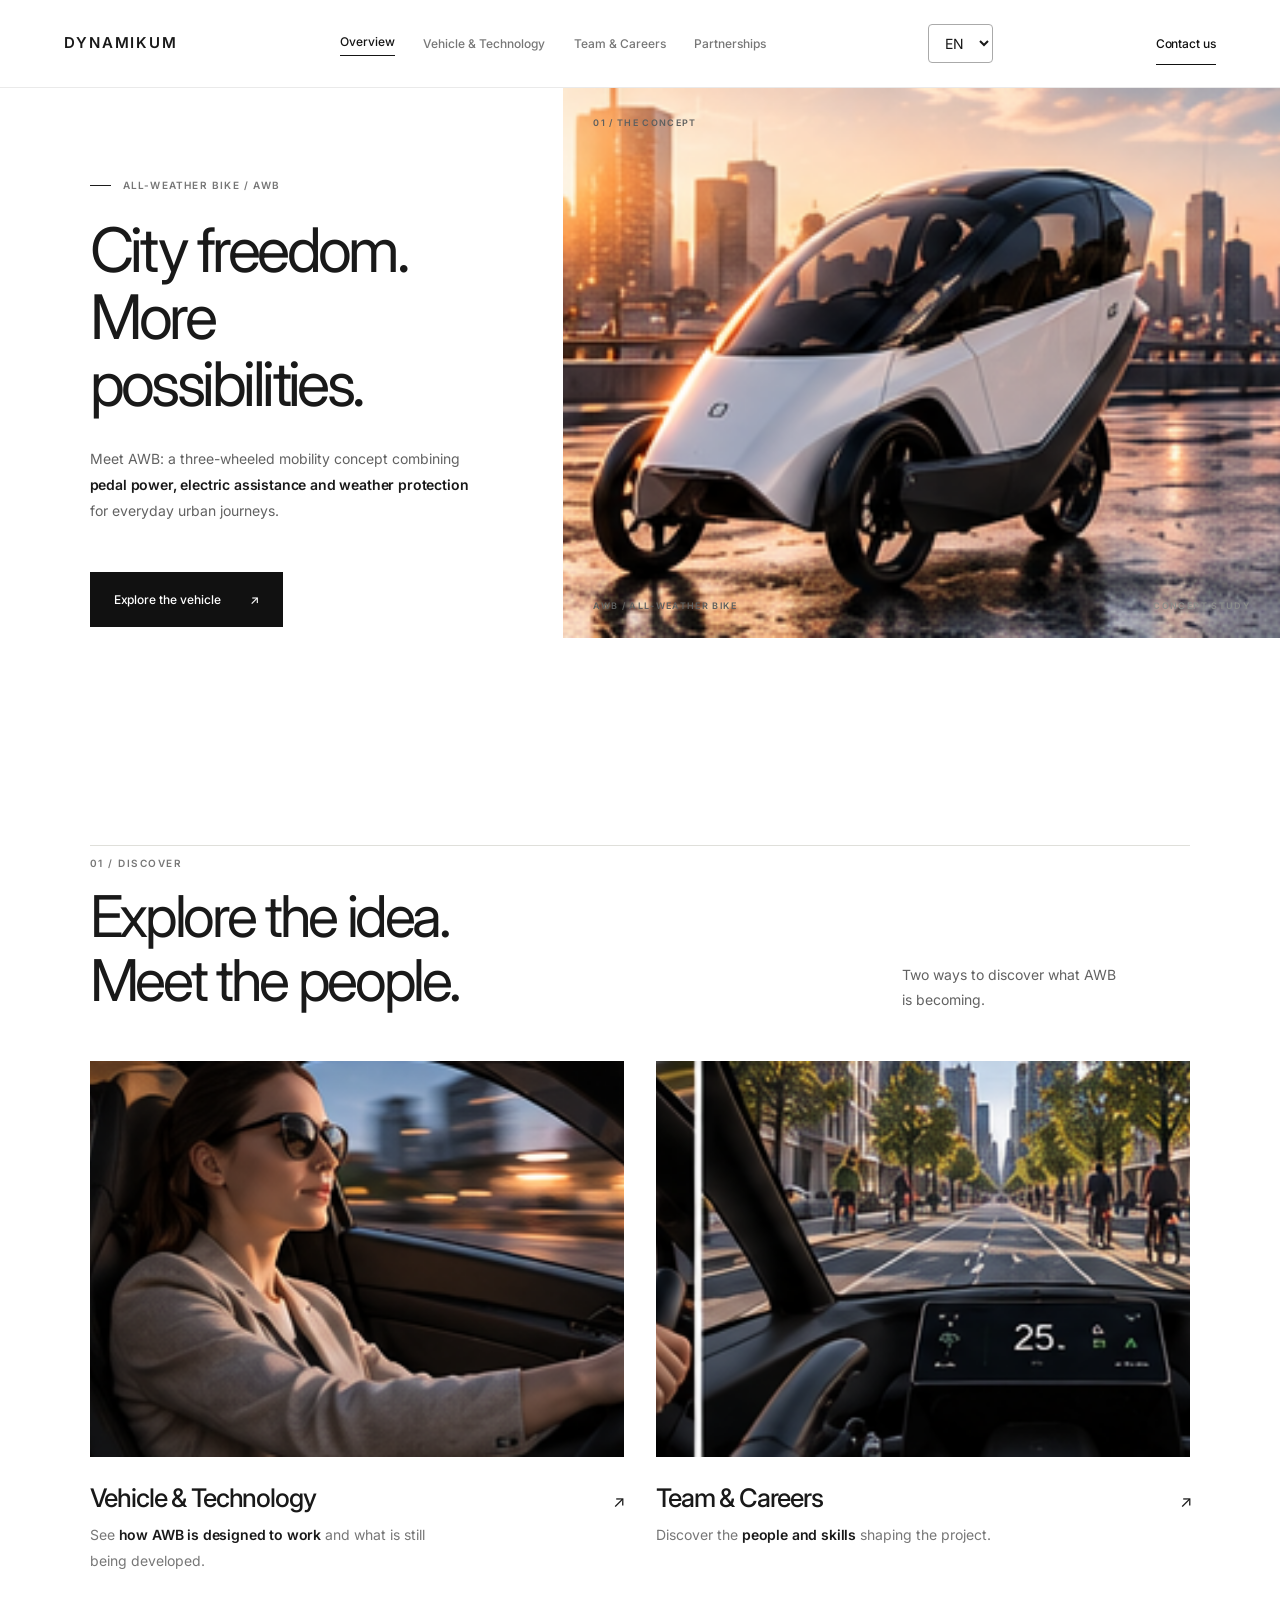
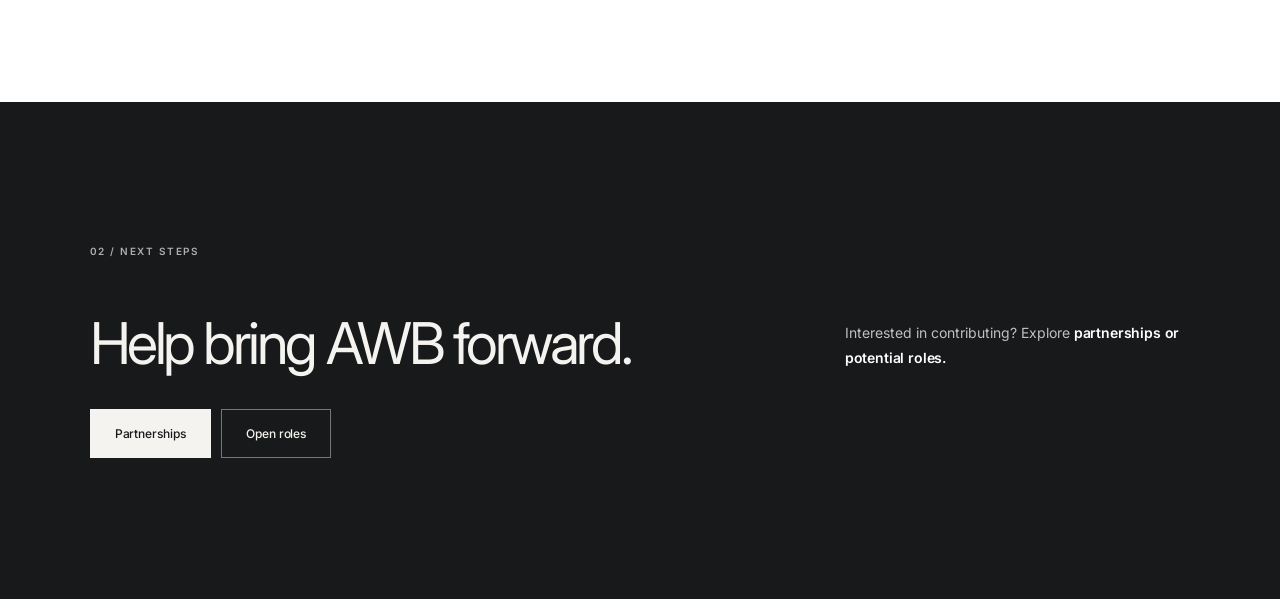
==== commit 62e6423a: "Remove redundant hero label and align homepage hero content" ====
--- a/index.html
+++ b/index.html
@@ -1 +1 @@
-<!doctype html><html lang="en"><head><meta charset="utf-8"><meta name="viewport" content="width=device-width,initial-scale=1"><meta name="theme-color" content="#ffffff"><meta name="description" content="Dynamikum AWB — all-weather electric-assist velomobile concept."><title>Overview — DYNAMIKUM</title><link rel="stylesheet" href="/style.css"><style>.language-switcher{border:1px solid #aaa;background:transparent;color:inherit;padding:9px 12px;border-radius:4px;font:inherit;cursor:pointer;max-width:80px}.language-switcher option{color:#111;background:white}@media(max-width:900px){.language-switcher{margin-left:auto;margin-right:12px;padding:6px}}</style></head><body><a class="skip-link" href="#main-content">Skip to content</a><header class="site-header"><a href="/" class="brand" aria-label="Dynamikum home">DYNAMIKUM</a><button class="mobile-menu-toggle" type="button" aria-expanded="false" aria-controls="primary-navigation" aria-label="Open navigation"><span></span><span></span></button><nav id="primary-navigation" class="nav" aria-label="Main navigation"><a href="/" aria-current="page">Overview</a><a href="/vehicle.html">Vehicle & Technology</a><a href="/team.html">Team & Careers</a><a href="/partnerships.html">Partnerships</a><a href="/contact.html" class="mobile-contact-link">Contact us</a></nav><a href="/contact.html" class="btn">Contact us</a></header><main id="main-content"><section class="hero"><div class="hero-copy"><div class="eyebrow">All-Weather Bike / AWB</div><h1 class="display">City freedom.<br>More possibilities.</h1><p class="body">Meet AWB: a three-wheeled mobility concept combining <strong>pedal power, electric assistance and weather protection</strong> for everyday urban journeys.</p><div class="actions"><a class="btn" href="/vehicle.html">Explore the vehicle <span aria-hidden="true">↗</span></a></div><span class="hero-copy-index" aria-hidden="true">DYNAMIKUM — URBAN MOBILITY CONCEPT</span></div><div class="hero-visual"><span class="hero-visual-index" aria-hidden="true">01 / THE CONCEPT</span><img src="/01_01_HERO_01.png" alt="Dynamikum AWB concept vehicle" fetchpriority="high"><span class="hero-visual-caption">AWB / ALL-WEATHER BIKE <span>CONCEPT STUDY</span></span></div></section><section class="section home-discover"><div class="section-head"><div><h2 class="heading">Explore the idea. Meet the people.</h2></div><p class="body">Two ways to discover what AWB is becoming.</p></div><div class="image-pair"><a href="/vehicle.html"><img src="/30_06_URBAN_01.png" loading="lazy" alt="AWB concept vehicle shown in an urban setting"><h3>Vehicle & Technology</h3><p>See <strong>how AWB is designed to work</strong> and what is still being developed.</p></a><a href="/team.html"><img src="/31_06_URBAN_02.png" loading="lazy" alt="Illustrative AWB mobility concept in an urban environment"><h3>Team & Careers</h3><p>Discover the <strong>people and skills</strong> shaping the project.</p></a></div></section><section class="section section--night home-finale"><div class="section-head"><div><h2 class="heading">Help bring AWB forward.</h2></div><p class="body">Interested in contributing? Explore <strong>partnerships or potential roles.</strong></p></div><div class="actions"><a class="btn" href="/partnerships.html">Partnerships</a><a class="btn outline" href="/team.html#careers">Open roles</a></div></section></main><script>(function(){const header=document.querySelector('.site-header'),button=document.querySelector('.mobile-menu-toggle'),nav=document.getElementById('primary-navigation');if(!header||!button||!nav)return;function close(){header.classList.remove('menu-open');button.setAttribute('aria-expanded','false');button.setAttribute('aria-label','Open navigation')}button.addEventListener('click',()=>{const open=header.classList.toggle('menu-open');button.setAttribute('aria-expanded',String(open));button.setAttribute('aria-label',open?'Close navigation':'Open navigation')});document.addEventListener('keydown',e=>{if(e.key==='Escape'&&header.classList.contains('menu-open')){close();button.focus()}});nav.querySelectorAll('a').forEach(a=>a.addEventListener('click',close));window.matchMedia('(min-width: 901px)').addEventListener('change',e=>{if(e.matches)close()})})();</script><script src="/localization.js" defer></script></body></html>+<!doctype html><html lang="en"><head><meta charset="utf-8"><meta name="viewport" content="width=device-width,initial-scale=1"><meta name="theme-color" content="#ffffff"><meta name="description" content="Dynamikum AWB — all-weather electric-assist velomobile concept."><title>Overview — DYNAMIKUM</title><link rel="stylesheet" href="/style.css"><style>.hero-copy{justify-content:center}.hero-copy .actions{margin-bottom:0}.language-switcher{border:1px solid #aaa;background:transparent;color:inherit;padding:9px 12px;border-radius:4px;font:inherit;cursor:pointer;max-width:80px}.language-switcher option{color:#111;background:white}@media(max-width:900px){.language-switcher{margin-left:auto;margin-right:12px;padding:6px}}</style></head><body><a class="skip-link" href="#main-content">Skip to content</a><header class="site-header"><a href="/" class="brand" aria-label="Dynamikum home">DYNAMIKUM</a><button class="mobile-menu-toggle" type="button" aria-expanded="false" aria-controls="primary-navigation" aria-label="Open navigation"><span></span><span></span></button><nav id="primary-navigation" class="nav" aria-label="Main navigation"><a href="/" aria-current="page">Overview</a><a href="/vehicle.html">Vehicle & Technology</a><a href="/team.html">Team & Careers</a><a href="/partnerships.html">Partnerships</a><a href="/contact.html" class="mobile-contact-link">Contact us</a></nav><a href="/contact.html" class="btn">Contact us</a></header><main id="main-content"><section class="hero"><div class="hero-copy"><div class="eyebrow">All-Weather Bike / AWB</div><h1 class="display">City freedom.<br>More possibilities.</h1><p class="body">Meet AWB: a three-wheeled mobility concept combining <strong>pedal power, electric assistance and weather protection</strong> for everyday urban journeys.</p><div class="actions"><a class="btn" href="/vehicle.html">Explore the vehicle <span aria-hidden="true">↗</span></a></div></div><div class="hero-visual"><span class="hero-visual-index" aria-hidden="true">01 / THE CONCEPT</span><img src="/01_01_HERO_01.png" alt="Dynamikum AWB concept vehicle" fetchpriority="high"><span class="hero-visual-caption">AWB / ALL-WEATHER BIKE <span>CONCEPT STUDY</span></span></div></section><section class="section home-discover"><div class="section-head"><div><h2 class="heading">Explore the idea. Meet the people.</h2></div><p class="body">Two ways to discover what AWB is becoming.</p></div><div class="image-pair"><a href="/vehicle.html"><img src="/30_06_URBAN_01.png" loading="lazy" alt="AWB concept vehicle shown in an urban setting"><h3>Vehicle & Technology</h3><p>See <strong>how AWB is designed to work</strong> and what is still being developed.</p></a><a href="/team.html"><img src="/31_06_URBAN_02.png" loading="lazy" alt="Illustrative AWB mobility concept in an urban environment"><h3>Team & Careers</h3><p>Discover the <strong>people and skills</strong> shaping the project.</p></a></div></section><section class="section section--night home-finale"><div class="section-head"><div><h2 class="heading">Help bring AWB forward.</h2></div><p class="body">Interested in contributing? Explore <strong>partnerships or potential roles.</strong></p></div><div class="actions"><a class="btn" href="/partnerships.html">Partnerships</a><a class="btn outline" href="/team.html#careers">Open roles</a></div></section></main><script>(function(){const header=document.querySelector('.site-header'),button=document.querySelector('.mobile-menu-toggle'),nav=document.getElementById('primary-navigation');if(!header||!button||!nav)return;function close(){header.classList.remove('menu-open');button.setAttribute('aria-expanded','false');button.setAttribute('aria-label','Open navigation')}button.addEventListener('click',()=>{const open=header.classList.toggle('menu-open');button.setAttribute('aria-expanded',String(open));button.setAttribute('aria-label',open?'Close navigation':'Open navigation')});document.addEventListener('keydown',e=>{if(e.key==='Escape'&&header.classList.contains('menu-open')){close();button.focus()}});nav.querySelectorAll('a').forEach(a=>a.addEventListener('click',close));window.matchMedia('(min-width: 901px)').addEventListener('change',e=>{if(e.matches)close()})})();</script><script src="/localization.js" defer></script></body></html>
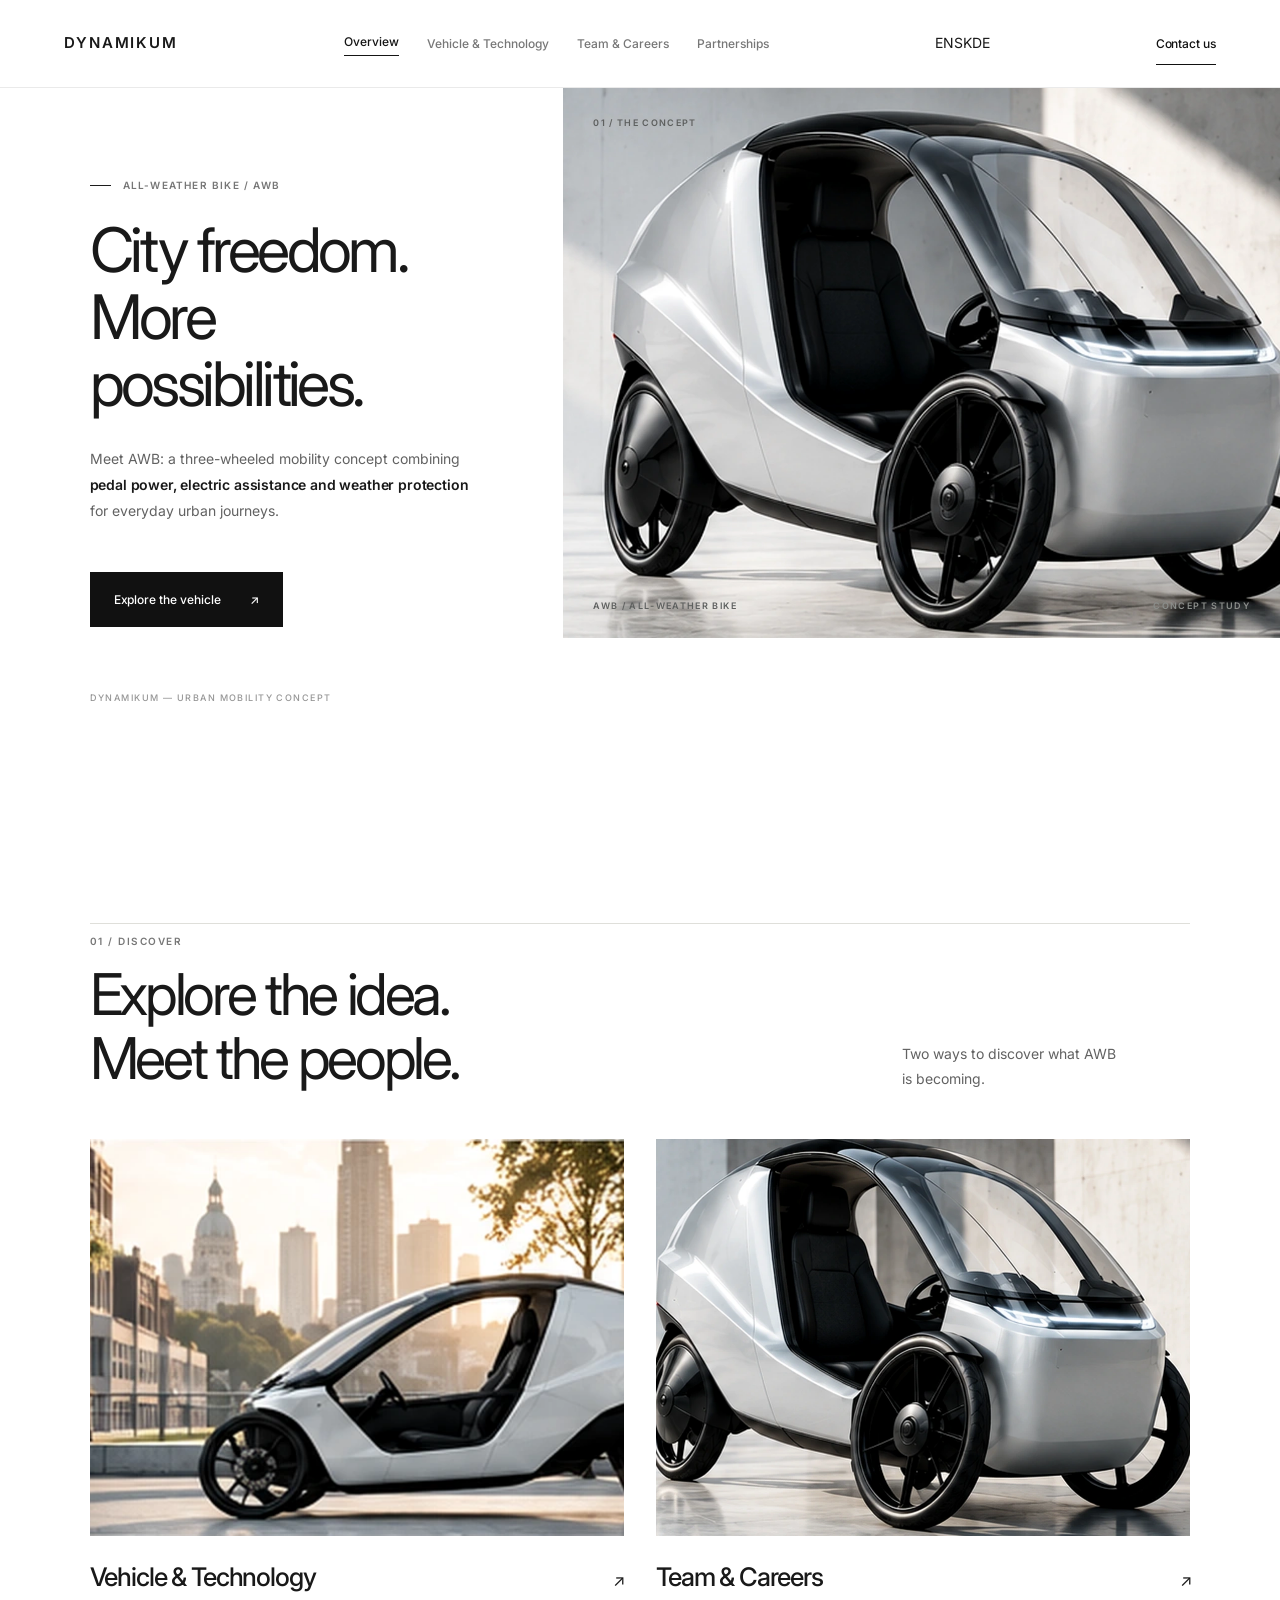
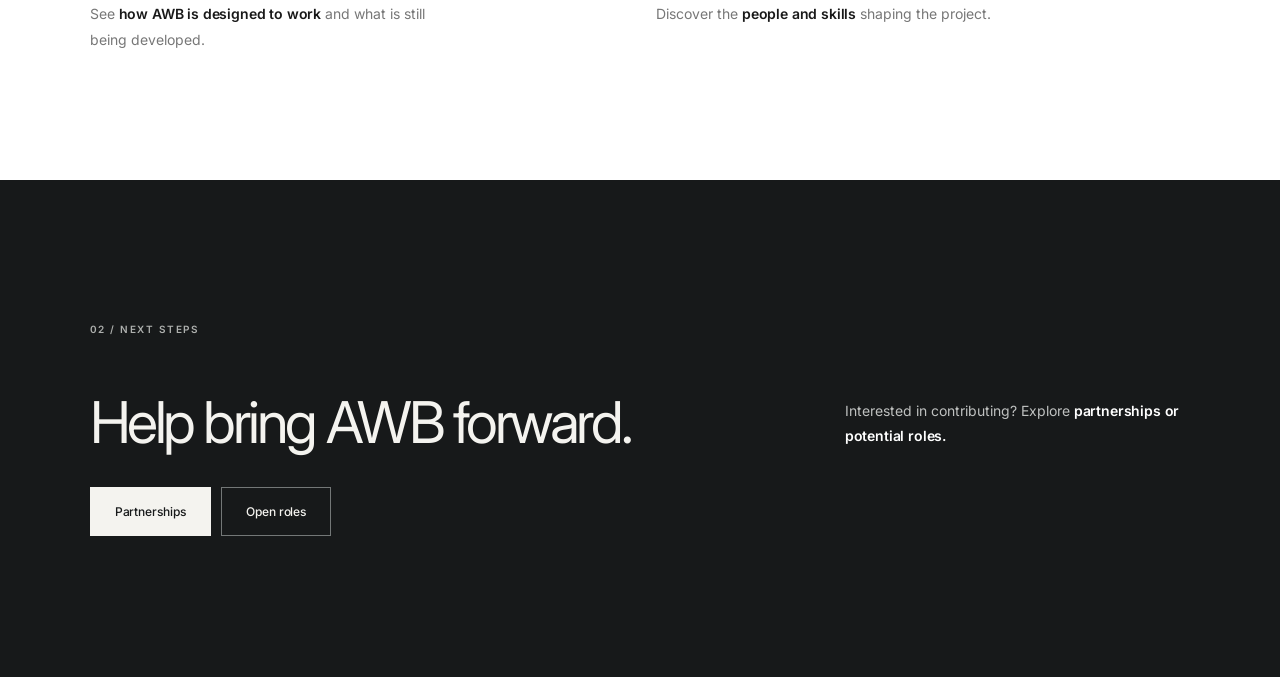
==== commit 5a864d4c: "Enable language navigation on index.html" ====
--- a/index.html
+++ b/index.html
@@ -1 +1 @@
-<!doctype html><html lang="en"><head><meta charset="utf-8"><meta name="viewport" content="width=device-width,initial-scale=1"><meta name="theme-color" content="#ffffff"><meta name="description" content="Dynamikum AWB — all-weather electric-assist velomobile concept."><title>Overview — DYNAMIKUM</title><link rel="stylesheet" href="/style.css"><style>.hero-copy{justify-content:center}.hero-copy .actions{margin-bottom:0}.language-switcher{border:1px solid #aaa;background:transparent;color:inherit;padding:9px 12px;border-radius:4px;font:inherit;cursor:pointer;max-width:80px}.language-switcher option{color:#111;background:white}@media(max-width:900px){.language-switcher{margin-left:auto;margin-right:12px;padding:6px}}</style></head><body><a class="skip-link" href="#main-content">Skip to content</a><header class="site-header"><a href="/" class="brand" aria-label="Dynamikum home">DYNAMIKUM</a><button class="mobile-menu-toggle" type="button" aria-expanded="false" aria-controls="primary-navigation" aria-label="Open navigation"><span></span><span></span></button><nav id="primary-navigation" class="nav" aria-label="Main navigation"><a href="/" aria-current="page">Overview</a><a href="/vehicle.html">Vehicle & Technology</a><a href="/team.html">Team & Careers</a><a href="/partnerships.html">Partnerships</a><a href="/contact.html" class="mobile-contact-link">Contact us</a></nav><a href="/contact.html" class="btn">Contact us</a></header><main id="main-content"><section class="hero"><div class="hero-copy"><div class="eyebrow">All-Weather Bike / AWB</div><h1 class="display">City freedom.<br>More possibilities.</h1><p class="body">Meet AWB: a three-wheeled mobility concept combining <strong>pedal power, electric assistance and weather protection</strong> for everyday urban journeys.</p><div class="actions"><a class="btn" href="/vehicle.html">Explore the vehicle <span aria-hidden="true">↗</span></a></div></div><div class="hero-visual"><span class="hero-visual-index" aria-hidden="true">01 / THE CONCEPT</span><img src="/01_01_HERO_01.png" alt="Dynamikum AWB concept vehicle" fetchpriority="high"><span class="hero-visual-caption">AWB / ALL-WEATHER BIKE <span>CONCEPT STUDY</span></span></div></section><section class="section home-discover"><div class="section-head"><div><h2 class="heading">Explore the idea. Meet the people.</h2></div><p class="body">Two ways to discover what AWB is becoming.</p></div><div class="image-pair"><a href="/vehicle.html"><img src="/30_06_URBAN_01.png" loading="lazy" alt="AWB concept vehicle shown in an urban setting"><h3>Vehicle & Technology</h3><p>See <strong>how AWB is designed to work</strong> and what is still being developed.</p></a><a href="/team.html"><img src="/31_06_URBAN_02.png" loading="lazy" alt="Illustrative AWB mobility concept in an urban environment"><h3>Team & Careers</h3><p>Discover the <strong>people and skills</strong> shaping the project.</p></a></div></section><section class="section section--night home-finale"><div class="section-head"><div><h2 class="heading">Help bring AWB forward.</h2></div><p class="body">Interested in contributing? Explore <strong>partnerships or potential roles.</strong></p></div><div class="actions"><a class="btn" href="/partnerships.html">Partnerships</a><a class="btn outline" href="/team.html#careers">Open roles</a></div></section></main><script>(function(){const header=document.querySelector('.site-header'),button=document.querySelector('.mobile-menu-toggle'),nav=document.getElementById('primary-navigation');if(!header||!button||!nav)return;function close(){header.classList.remove('menu-open');button.setAttribute('aria-expanded','false');button.setAttribute('aria-label','Open navigation')}button.addEventListener('click',()=>{const open=header.classList.toggle('menu-open');button.setAttribute('aria-expanded',String(open));button.setAttribute('aria-label',open?'Close navigation':'Open navigation')});document.addEventListener('keydown',e=>{if(e.key==='Escape'&&header.classList.contains('menu-open')){close();button.focus()}});nav.querySelectorAll('a').forEach(a=>a.addEventListener('click',close));window.matchMedia('(min-width: 901px)').addEventListener('change',e=>{if(e.matches)close()})})();</script><script src="/localization.js" defer></script></body></html>+<!doctype html><html lang="en"><head><meta charset="utf-8"><meta name="viewport" content="width=device-width,initial-scale=1"><meta name="theme-color" content="#ffffff"><meta name="description" content="Dynamikum AWB — all-weather electric-assist velomobile concept."><title>Overview — DYNAMIKUM</title><link rel="stylesheet" href="/style.css"></head><body><a class="skip-link" href="#main-content">Skip to content</a><header class="site-header"><a href="/" class="brand" aria-label="Dynamikum home">DYNAMIKUM</a><button class="mobile-menu-toggle" type="button" aria-expanded="false" aria-controls="primary-navigation" aria-label="Open navigation"><span></span><span></span></button><nav id="primary-navigation" class="nav" aria-label="Main navigation"><a href="/" aria-current="page">Overview</a><a href="/vehicle.html">Vehicle & Technology</a><a href="/team.html">Team & Careers</a><a href="/partnerships.html">Partnerships</a><a href="/contact.html" class="mobile-contact-link">Contact us</a></nav><a href="/contact.html" class="btn">Contact us</a></header><main id="main-content"><section class="hero"><div class="hero-copy"><div class="eyebrow">All-Weather Bike / AWB</div><h1 class="display">City freedom.<br>More possibilities.</h1><p class="body">Meet AWB: a three-wheeled mobility concept combining <strong>pedal power, electric assistance and weather protection</strong> for everyday urban journeys.</p><div class="actions"><a class="btn" href="/vehicle.html">Explore the vehicle <span aria-hidden="true">↗</span></a></div><span class="hero-copy-index" aria-hidden="true">DYNAMIKUM — URBAN MOBILITY CONCEPT</span></div><div class="hero-visual"><span class="hero-visual-index" aria-hidden="true">01 / THE CONCEPT</span><img src="/hero-front.webp" alt="Dynamikum AWB concept vehicle" fetchpriority="high"><span class="hero-visual-caption">AWB / ALL-WEATHER BIKE <span>CONCEPT STUDY</span></span></div></section><section class="section home-discover"><div class="section-head"><div><h2 class="heading">Explore the idea. Meet the people.</h2></div><p class="body">Two ways to discover what AWB is becoming.</p></div><div class="image-pair"><a href="/vehicle.html"><img src="/city-side.webp" loading="lazy" alt="AWB concept vehicle shown in an urban setting"><h3>Vehicle & Technology</h3><p>See <strong>how AWB is designed to work</strong> and what is still being developed.</p></a><a href="/team.html"><img src="/hero-studio.webp" loading="lazy" alt="AWB design study"><h3>Team & Careers</h3><p>Discover the <strong>people and skills</strong> shaping the project.</p></a></div></section><section class="section section--night home-finale"><div class="section-head"><div><h2 class="heading">Help bring AWB forward.</h2></div><p class="body">Interested in contributing? Explore <strong>partnerships or potential roles.</strong></p></div><div class="actions"><a class="btn" href="/partnerships.html">Partnerships</a><a class="btn outline" href="/team.html#careers">Open roles</a></div></section></main><script>(function(){const header=document.querySelector('.site-header'),button=document.querySelector('.mobile-menu-toggle'),nav=document.getElementById('primary-navigation');if(!header||!button||!nav)return;function close(){header.classList.remove('menu-open');button.setAttribute('aria-expanded','false');button.setAttribute('aria-label','Open navigation')}button.addEventListener('click',()=>{const open=header.classList.toggle('menu-open');button.setAttribute('aria-expanded',String(open));button.setAttribute('aria-label',open?'Close navigation':'Open navigation')});document.addEventListener('keydown',e=>{if(e.key==='Escape'&&header.classList.contains('menu-open')){close();button.focus()}});nav.querySelectorAll('a').forEach(a=>a.addEventListener('click',close));window.matchMedia('(min-width: 901px)').addEventListener('change',e=>{if(e.matches)close()})})();</script><script src="/localization.js" defer></script></body></html>
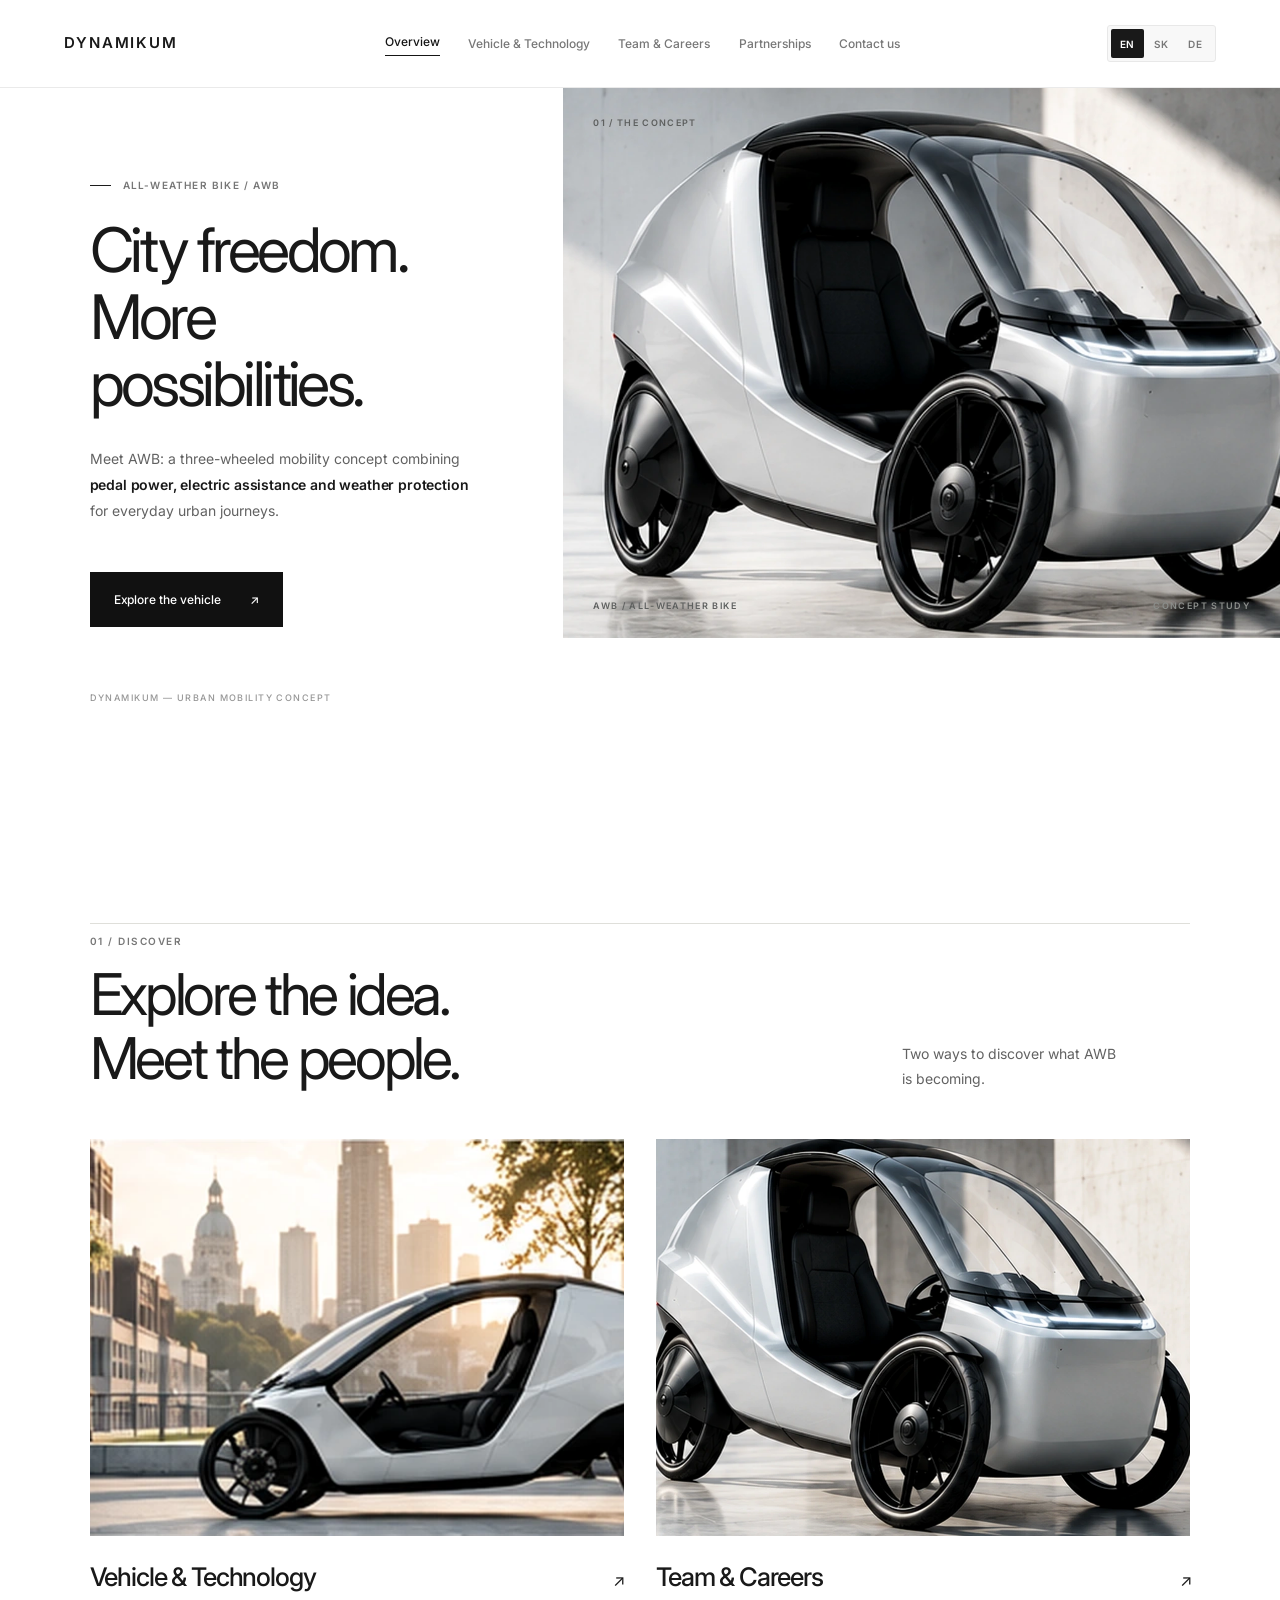
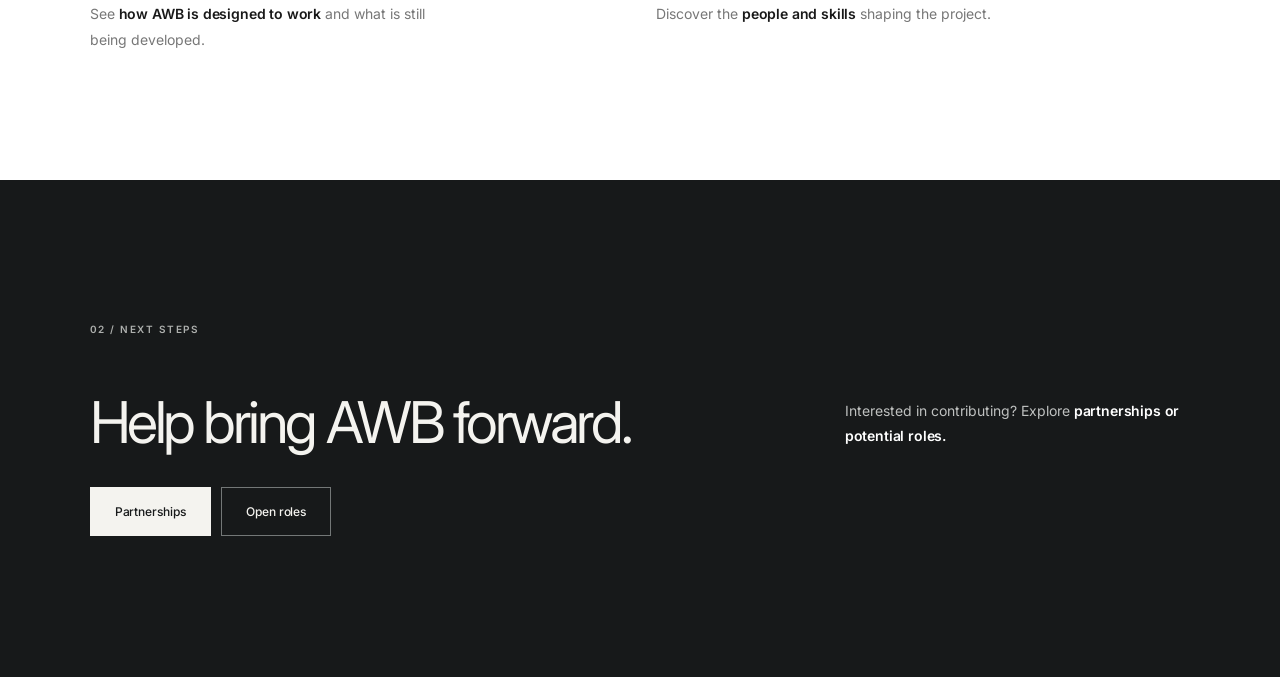
==== commit ac4c9a46: "Make Contact a regular navigation item before language control" ====
--- a/index.html
+++ b/index.html
@@ -1 +1 @@
-<!doctype html><html lang="en"><head><meta charset="utf-8"><meta name="viewport" content="width=device-width,initial-scale=1"><meta name="theme-color" content="#ffffff"><meta name="description" content="Dynamikum AWB — all-weather electric-assist velomobile concept."><title>Overview — DYNAMIKUM</title><link rel="stylesheet" href="/style.css"></head><body><a class="skip-link" href="#main-content">Skip to content</a><header class="site-header"><a href="/" class="brand" aria-label="Dynamikum home">DYNAMIKUM</a><button class="mobile-menu-toggle" type="button" aria-expanded="false" aria-controls="primary-navigation" aria-label="Open navigation"><span></span><span></span></button><nav id="primary-navigation" class="nav" aria-label="Main navigation"><a href="/" aria-current="page">Overview</a><a href="/vehicle.html">Vehicle & Technology</a><a href="/team.html">Team & Careers</a><a href="/partnerships.html">Partnerships</a><a href="/contact.html" class="mobile-contact-link">Contact us</a></nav><a href="/contact.html" class="btn">Contact us</a></header><main id="main-content"><section class="hero"><div class="hero-copy"><div class="eyebrow">All-Weather Bike / AWB</div><h1 class="display">City freedom.<br>More possibilities.</h1><p class="body">Meet AWB: a three-wheeled mobility concept combining <strong>pedal power, electric assistance and weather protection</strong> for everyday urban journeys.</p><div class="actions"><a class="btn" href="/vehicle.html">Explore the vehicle <span aria-hidden="true">↗</span></a></div><span class="hero-copy-index" aria-hidden="true">DYNAMIKUM — URBAN MOBILITY CONCEPT</span></div><div class="hero-visual"><span class="hero-visual-index" aria-hidden="true">01 / THE CONCEPT</span><img src="/hero-front.webp" alt="Dynamikum AWB concept vehicle" fetchpriority="high"><span class="hero-visual-caption">AWB / ALL-WEATHER BIKE <span>CONCEPT STUDY</span></span></div></section><section class="section home-discover"><div class="section-head"><div><h2 class="heading">Explore the idea. Meet the people.</h2></div><p class="body">Two ways to discover what AWB is becoming.</p></div><div class="image-pair"><a href="/vehicle.html"><img src="/city-side.webp" loading="lazy" alt="AWB concept vehicle shown in an urban setting"><h3>Vehicle & Technology</h3><p>See <strong>how AWB is designed to work</strong> and what is still being developed.</p></a><a href="/team.html"><img src="/hero-studio.webp" loading="lazy" alt="AWB design study"><h3>Team & Careers</h3><p>Discover the <strong>people and skills</strong> shaping the project.</p></a></div></section><section class="section section--night home-finale"><div class="section-head"><div><h2 class="heading">Help bring AWB forward.</h2></div><p class="body">Interested in contributing? Explore <strong>partnerships or potential roles.</strong></p></div><div class="actions"><a class="btn" href="/partnerships.html">Partnerships</a><a class="btn outline" href="/team.html#careers">Open roles</a></div></section></main><script>(function(){const header=document.querySelector('.site-header'),button=document.querySelector('.mobile-menu-toggle'),nav=document.getElementById('primary-navigation');if(!header||!button||!nav)return;function close(){header.classList.remove('menu-open');button.setAttribute('aria-expanded','false');button.setAttribute('aria-label','Open navigation')}button.addEventListener('click',()=>{const open=header.classList.toggle('menu-open');button.setAttribute('aria-expanded',String(open));button.setAttribute('aria-label',open?'Close navigation':'Open navigation')});document.addEventListener('keydown',e=>{if(e.key==='Escape'&&header.classList.contains('menu-open')){close();button.focus()}});nav.querySelectorAll('a').forEach(a=>a.addEventListener('click',close));window.matchMedia('(min-width: 901px)').addEventListener('change',e=>{if(e.matches)close()})})();</script><script src="/localization.js" defer></script></body></html>+<!doctype html><html lang="en"><head><meta charset="utf-8"><meta name="viewport" content="width=device-width,initial-scale=1"><meta name="theme-color" content="#ffffff"><meta name="description" content="Dynamikum AWB — all-weather electric-assist velomobile concept."><title>Overview — DYNAMIKUM</title><link rel="stylesheet" href="/style.css"></head><body><a class="skip-link" href="#main-content">Skip to content</a><header class="site-header"><a href="/" class="brand" aria-label="Dynamikum home">DYNAMIKUM</a><button class="mobile-menu-toggle" type="button" aria-expanded="false" aria-controls="primary-navigation" aria-label="Open navigation"><span></span><span></span></button><nav id="primary-navigation" class="nav" aria-label="Main navigation"><a href="/" aria-current="page">Overview</a><a href="/vehicle.html">Vehicle & Technology</a><a href="/team.html">Team & Careers</a><a href="/partnerships.html">Partnerships</a><a href="/contact.html" >Contact us</a></nav></header><main id="main-content"><section class="hero"><div class="hero-copy"><div class="eyebrow">All-Weather Bike / AWB</div><h1 class="display">City freedom.<br>More possibilities.</h1><p class="body">Meet AWB: a three-wheeled mobility concept combining <strong>pedal power, electric assistance and weather protection</strong> for everyday urban journeys.</p><div class="actions"><a class="btn" href="/vehicle.html">Explore the vehicle <span aria-hidden="true">↗</span></a></div><span class="hero-copy-index" aria-hidden="true">DYNAMIKUM — URBAN MOBILITY CONCEPT</span></div><div class="hero-visual"><span class="hero-visual-index" aria-hidden="true">01 / THE CONCEPT</span><img src="/hero-front.webp" alt="Dynamikum AWB concept vehicle" fetchpriority="high"><span class="hero-visual-caption">AWB / ALL-WEATHER BIKE <span>CONCEPT STUDY</span></span></div></section><section class="section home-discover"><div class="section-head"><div><h2 class="heading">Explore the idea. Meet the people.</h2></div><p class="body">Two ways to discover what AWB is becoming.</p></div><div class="image-pair"><a href="/vehicle.html"><img src="/city-side.webp" loading="lazy" alt="AWB concept vehicle shown in an urban setting"><h3>Vehicle & Technology</h3><p>See <strong>how AWB is designed to work</strong> and what is still being developed.</p></a><a href="/team.html"><img src="/hero-studio.webp" loading="lazy" alt="AWB design study"><h3>Team & Careers</h3><p>Discover the <strong>people and skills</strong> shaping the project.</p></a></div></section><section class="section section--night home-finale"><div class="section-head"><div><h2 class="heading">Help bring AWB forward.</h2></div><p class="body">Interested in contributing? Explore <strong>partnerships or potential roles.</strong></p></div><div class="actions"><a class="btn" href="/partnerships.html">Partnerships</a><a class="btn outline" href="/team.html#careers">Open roles</a></div></section></main><script>(function(){const header=document.querySelector('.site-header'),button=document.querySelector('.mobile-menu-toggle'),nav=document.getElementById('primary-navigation');if(!header||!button||!nav)return;function close(){header.classList.remove('menu-open');button.setAttribute('aria-expanded','false');button.setAttribute('aria-label','Open navigation')}button.addEventListener('click',()=>{const open=header.classList.toggle('menu-open');button.setAttribute('aria-expanded',String(open));button.setAttribute('aria-label',open?'Close navigation':'Open navigation')});document.addEventListener('keydown',e=>{if(e.key==='Escape'&&header.classList.contains('menu-open')){close();button.focus()}});nav.querySelectorAll('a').forEach(a=>a.addEventListener('click',close));window.matchMedia('(min-width: 901px)').addEventListener('change',e=>{if(e.matches)close()})})();</script><script src="/localization.js" defer></script></body></html>
--- a/style.css
+++ b/style.css
@@ -584,3 +584,13 @@
 .site-header{position:sticky;top:0;z-index:1000;background:#fff}
 html{scroll-padding-top:85px}
 @media(max-width:900px){html{scroll-padding-top:76px}}
+
+
+/* Language navigation: quiet segmented control matching the editorial header */
+.language-control{display:inline-flex;align-items:center;flex:none;border:1px solid var(--line);border-radius:3px;padding:3px;gap:1px;background:#f8f8f8;white-space:nowrap}
+.language-control a{display:flex;align-items:center;justify-content:center;min-width:33px;height:29px;padding:0 6px;color:#777;font-size:10px;font-weight:600;letter-spacing:.055em;line-height:1;border-radius:2px;transition:background .2s,color .2s}
+.language-control a:hover{color:var(--ink);background:#e9e9e9}
+.language-control a.is-active{background:var(--ink);color:#fff}
+.language-control a:focus-visible{outline:2px solid #555;outline-offset:3px}
+@media(max-width:1050px){.site-header{gap:14px}.language-control{margin-left:auto}}
+@media(max-width:760px){.language-control{order:0;margin-left:auto}.language-control a{min-width:29px;height:27px;padding:0 4px}.site-header>.btn{display:none}}
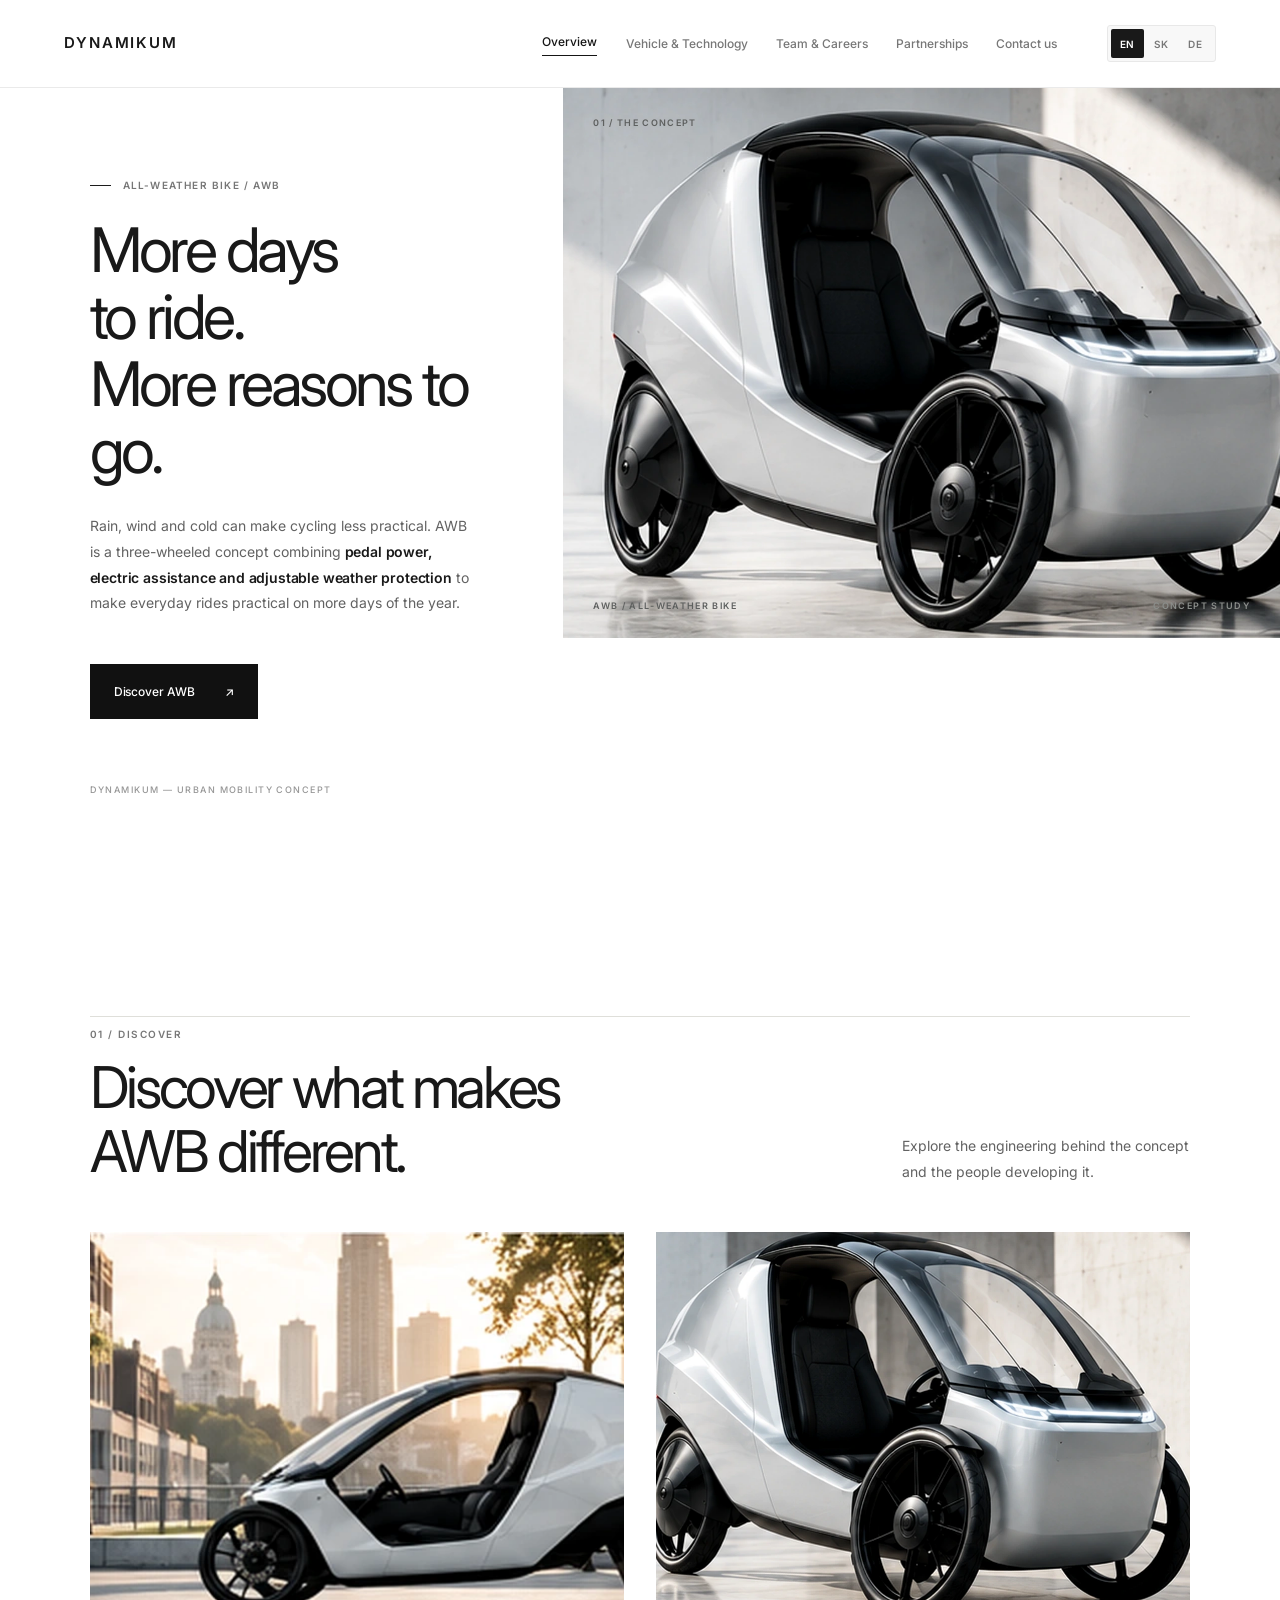
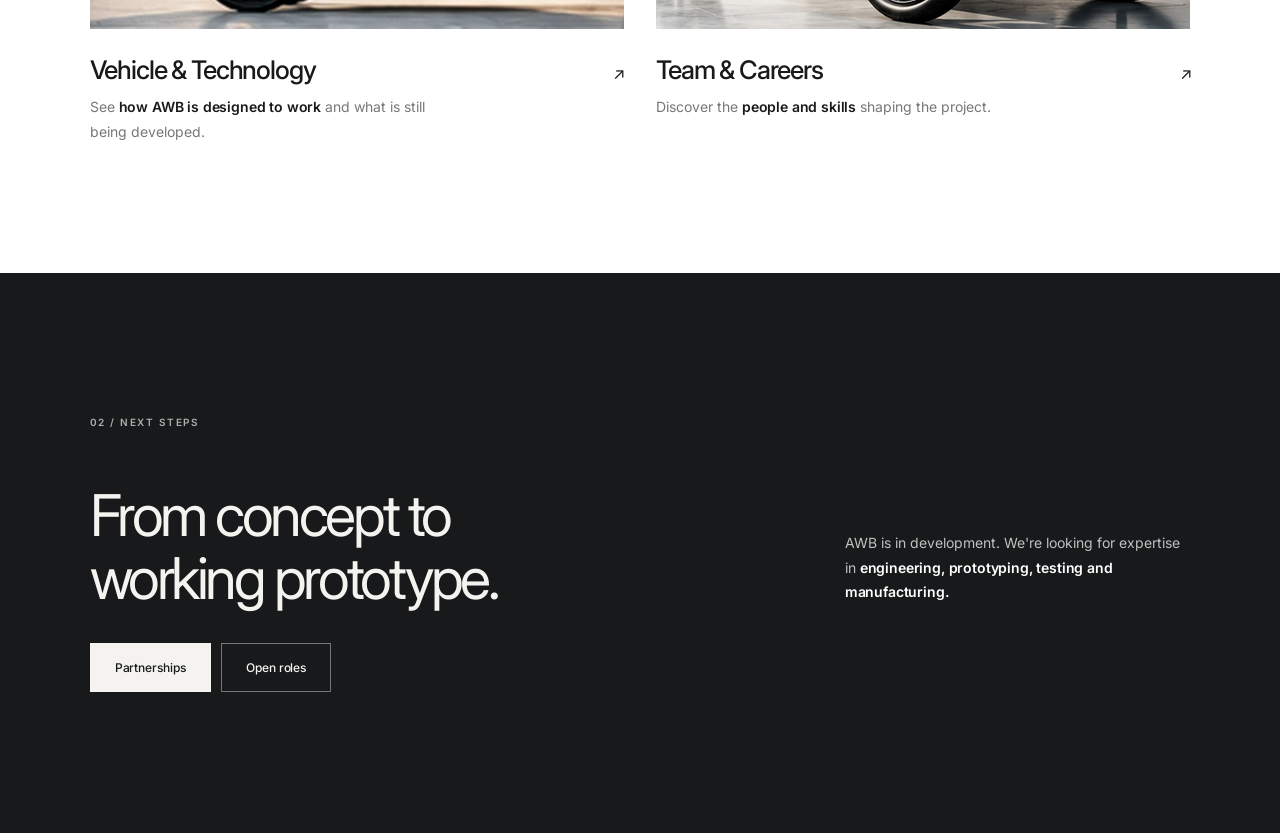
==== commit cbbfbd09: "Rewrite homepage storytelling" ====
--- a/index.html
+++ b/index.html
@@ -1 +1 @@
-<!doctype html><html lang="en"><head><meta charset="utf-8"><meta name="viewport" content="width=device-width,initial-scale=1"><meta name="theme-color" content="#ffffff"><meta name="description" content="Dynamikum AWB — all-weather electric-assist velomobile concept."><title>Overview — DYNAMIKUM</title><link rel="stylesheet" href="/style.css"></head><body><a class="skip-link" href="#main-content">Skip to content</a><header class="site-header"><a href="/" class="brand" aria-label="Dynamikum home">DYNAMIKUM</a><button class="mobile-menu-toggle" type="button" aria-expanded="false" aria-controls="primary-navigation" aria-label="Open navigation"><span></span><span></span></button><nav id="primary-navigation" class="nav" aria-label="Main navigation"><a href="/" aria-current="page">Overview</a><a href="/vehicle.html">Vehicle & Technology</a><a href="/team.html">Team & Careers</a><a href="/partnerships.html">Partnerships</a><a href="/contact.html" >Contact us</a></nav></header><main id="main-content"><section class="hero"><div class="hero-copy"><div class="eyebrow">All-Weather Bike / AWB</div><h1 class="display">City freedom.<br>More possibilities.</h1><p class="body">Meet AWB: a three-wheeled mobility concept combining <strong>pedal power, electric assistance and weather protection</strong> for everyday urban journeys.</p><div class="actions"><a class="btn" href="/vehicle.html">Explore the vehicle <span aria-hidden="true">↗</span></a></div><span class="hero-copy-index" aria-hidden="true">DYNAMIKUM — URBAN MOBILITY CONCEPT</span></div><div class="hero-visual"><span class="hero-visual-index" aria-hidden="true">01 / THE CONCEPT</span><img src="/hero-front.webp" alt="Dynamikum AWB concept vehicle" fetchpriority="high"><span class="hero-visual-caption">AWB / ALL-WEATHER BIKE <span>CONCEPT STUDY</span></span></div></section><section class="section home-discover"><div class="section-head"><div><h2 class="heading">Explore the idea. Meet the people.</h2></div><p class="body">Two ways to discover what AWB is becoming.</p></div><div class="image-pair"><a href="/vehicle.html"><img src="/city-side.webp" loading="lazy" alt="AWB concept vehicle shown in an urban setting"><h3>Vehicle & Technology</h3><p>See <strong>how AWB is designed to work</strong> and what is still being developed.</p></a><a href="/team.html"><img src="/hero-studio.webp" loading="lazy" alt="AWB design study"><h3>Team & Careers</h3><p>Discover the <strong>people and skills</strong> shaping the project.</p></a></div></section><section class="section section--night home-finale"><div class="section-head"><div><h2 class="heading">Help bring AWB forward.</h2></div><p class="body">Interested in contributing? Explore <strong>partnerships or potential roles.</strong></p></div><div class="actions"><a class="btn" href="/partnerships.html">Partnerships</a><a class="btn outline" href="/team.html#careers">Open roles</a></div></section></main><script>(function(){const header=document.querySelector('.site-header'),button=document.querySelector('.mobile-menu-toggle'),nav=document.getElementById('primary-navigation');if(!header||!button||!nav)return;function close(){header.classList.remove('menu-open');button.setAttribute('aria-expanded','false');button.setAttribute('aria-label','Open navigation')}button.addEventListener('click',()=>{const open=header.classList.toggle('menu-open');button.setAttribute('aria-expanded',String(open));button.setAttribute('aria-label',open?'Close navigation':'Open navigation')});document.addEventListener('keydown',e=>{if(e.key==='Escape'&&header.classList.contains('menu-open')){close();button.focus()}});nav.querySelectorAll('a').forEach(a=>a.addEventListener('click',close));window.matchMedia('(min-width: 901px)').addEventListener('change',e=>{if(e.matches)close()})})();</script><script src="/localization.js" defer></script></body></html>+<!doctype html><html lang="en"><head><meta charset="utf-8"><meta name="viewport" content="width=device-width,initial-scale=1"><meta name="theme-color" content="#ffffff"><meta name="description" content="Dynamikum AWB — all-weather electric-assist velomobile concept."><title>Overview — DYNAMIKUM</title><link rel="stylesheet" href="/style.css"></head><body><a class="skip-link" href="#main-content">Skip to content</a><header class="site-header"><a href="/" class="brand" aria-label="Dynamikum home">DYNAMIKUM</a><button class="mobile-menu-toggle" type="button" aria-expanded="false" aria-controls="primary-navigation" aria-label="Open navigation"><span></span><span></span></button><nav id="primary-navigation" class="nav" aria-label="Main navigation"><a href="/" aria-current="page">Overview</a><a href="/vehicle.html">Vehicle & Technology</a><a href="/team.html">Team & Careers</a><a href="/partnerships.html">Partnerships</a><a href="/contact.html" >Contact us</a></nav></header><main id="main-content"><section class="hero"><div class="hero-copy"><div class="eyebrow">All-Weather Bike / AWB</div><h1 class="display">More days to ride.<br>More reasons to go.</h1><p class="body">Rain, wind and cold can make cycling less practical. AWB is a three-wheeled concept combining <strong>pedal power, electric assistance and adjustable weather protection</strong> to make everyday rides practical on more days of the year.</p><div class="actions"><a class="btn" href="/vehicle.html">Explore the vehicle <span aria-hidden="true">↗</span></a></div><span class="hero-copy-index" aria-hidden="true">DYNAMIKUM — URBAN MOBILITY CONCEPT</span></div><div class="hero-visual"><span class="hero-visual-index" aria-hidden="true">01 / THE CONCEPT</span><img src="/hero-front.webp" alt="Dynamikum AWB concept vehicle" fetchpriority="high"><span class="hero-visual-caption">AWB / ALL-WEATHER BIKE <span>CONCEPT STUDY</span></span></div></section><section class="section home-discover"><div class="section-head"><div><h2 class="heading">Discover what makes AWB different.</h2></div><p class="body">Explore the engineering behind the concept and the people developing it.</p></div><div class="image-pair"><a href="/vehicle.html"><img src="/city-side.webp" loading="lazy" alt="AWB concept vehicle shown in an urban setting"><h3>Vehicle & Technology</h3><p>See <strong>how AWB is designed to work</strong> and what is still being developed.</p></a><a href="/team.html"><img src="/hero-studio.webp" loading="lazy" alt="AWB design study"><h3>Team & Careers</h3><p>Discover the <strong>people and skills</strong> shaping the project.</p></a></div></section><section class="section section--night home-finale"><div class="section-head"><div><h2 class="heading">From concept to working prototype.</h2></div><p class="body">AWB is in development. We're looking for expertise in <strong>engineering, prototyping, testing and manufacturing.</strong></p></div><div class="actions"><a class="btn" href="/partnerships.html">Partnerships</a><a class="btn outline" href="/team.html#careers">Open roles</a></div></section></main><script>(function(){const header=document.querySelector('.site-header'),button=document.querySelector('.mobile-menu-toggle'),nav=document.getElementById('primary-navigation');if(!header||!button||!nav)return;function close(){header.classList.remove('menu-open');button.setAttribute('aria-expanded','false');button.setAttribute('aria-label','Open navigation')}button.addEventListener('click',()=>{const open=header.classList.toggle('menu-open');button.setAttribute('aria-expanded',String(open));button.setAttribute('aria-label',open?'Close navigation':'Open navigation')});document.addEventListener('keydown',e=>{if(e.key==='Escape'&&header.classList.contains('menu-open')){close();button.focus()}});nav.querySelectorAll('a').forEach(a=>a.addEventListener('click',close));window.matchMedia('(min-width: 901px)').addEventListener('change',e=>{if(e.matches)close()})})();</script><script src="/localization.js" defer></script></body></html>
--- a/style.css
+++ b/style.css
@@ -594,3 +594,185 @@
 .language-control a:focus-visible{outline:2px solid #555;outline-offset:3px}
 @media(max-width:1050px){.site-header{gap:14px}.language-control{margin-left:auto}}
 @media(max-width:760px){.language-control{order:0;margin-left:auto}.language-control a{min-width:29px;height:27px;padding:0 4px}.site-header>.btn{display:none}}
+
+/* Contact is a standard nav item; language control occupies the far edge */
+.site-header .nav{margin-left:auto}.site-header .language-control{margin-left:12px}.site-header .nav a[href="/contact.html"]{display:inline-flex}
+@media(max-width:1050px){.site-header .nav{margin-left:0}.site-header .language-control{margin-left:auto}}
+@media(max-width:760px){.site-header .language-control{margin-left:auto;order:2}.site-header .nav{order:3}.site-header .nav a[href="/contact.html"]{display:inline-flex}}
+
+
+/* Mobile refinement / single coherent header and content rhythm */
+@media(max-width:900px){
+ html{scroll-padding-top:76px}
+ body{overflow-x:clip}
+ .site-header{display:grid;grid-template-columns:minmax(0,1fr) auto 44px;grid-template-rows:auto auto;column-gap:10px;row-gap:0;min-height:68px;padding:10px clamp(16px,4.8vw,26px);align-items:center}
+ .site-header .brand{grid-column:1;grid-row:1;min-width:0;font-size:clamp(12px,3.6vw,15px);letter-spacing:.075em}
+ .site-header .language-control{grid-column:2;grid-row:1;order:initial;margin:0;padding:2px;justify-self:end;align-self:center;gap:0}
+ .site-header .language-control a{min-width:32px;height:36px;font-size:10px;padding:0 5px}
+ .site-header .mobile-menu-toggle{grid-column:3;grid-row:1;order:initial;width:44px;height:44px;justify-self:end}
+ .site-header .nav{grid-column:1/-1;grid-row:2;order:initial;margin:0;width:100%;padding:0;overflow:visible;max-height:calc(100dvh - 80px);overflow-y:auto;overscroll-behavior:contain}
+ .site-header:not(.menu-open) .nav{display:none}
+ .site-header.menu-open .nav{display:flex}
+ .site-header .nav a{width:100%;min-height:54px;padding:14px 2px;white-space:normal;line-height:1.35;font-size:14px}
+ .site-header .nav a[href="/contact.html"]{display:flex}
+ .site-header>.btn{display:none}
+ .hero,.intro,.section-head,.grid2,.grid3,.image-pair,.contact-options,.role-columns{min-width:0}
+ .hero{min-height:0;display:flex;flex-direction:column}
+ .hero-copy{padding:clamp(52px,11vw,80px) clamp(20px,5.5vw,36px) 46px;min-width:0}
+ .hero-copy .display{font-size:clamp(42px,9.2vw,72px);line-height:1.06;letter-spacing:-.06em;max-width:13ch;overflow-wrap:break-word;text-wrap:balance}
+ .hero-copy .body{max-width:48ch;font-size:14px;line-height:1.75}
+ .hero-visual{width:100%;height:clamp(280px,76vw,490px);min-height:0}
+ .hero-visual img{object-fit:contain}
+ .section{padding:clamp(66px,13vw,96px) clamp(20px,5.5vw,36px)}
+ .intro{padding:70px clamp(20px,5.5vw,36px) 40px;gap:18px}
+ .section-head{grid-template-columns:minmax(0,1fr);gap:18px;margin-bottom:32px}
+ .section-head .heading{font-size:clamp(35px,8vw,56px);line-height:1.1;max-width:100%;text-wrap:balance}
+ .section-head>.body{margin:0;max-width:52ch;justify-self:start}
+ .image-pair,.grid2,.grid3,.contact-options,.role-columns{grid-template-columns:minmax(0,1fr)}
+ .image-pair{gap:42px}
+ .image-pair img{height:auto;aspect-ratio:4/3;object-fit:contain}
+ .wide-visual{height:auto;aspect-ratio:4/3;min-height:0}
+ .wide-visual img{height:100%}
+ .tech-image{height:auto;aspect-ratio:4/3}
+ .role-overview{grid-template-columns:minmax(0,1fr);gap:16px;padding:26px 0}
+ .role-overview h3{overflow-wrap:break-word}
+ .role-columns{gap:26px}
+ .role-details{padding-bottom:34px}
+ .rule-row{grid-template-columns:minmax(0,1fr);gap:10px}
+ .stats{grid-template-columns:minmax(0,1fr)}
+ .stat{padding:20px 0;border-right:0}
+ .actions{gap:10px}
+ .actions .btn{min-height:48px}
+ .field input,.field select,.field textarea{font-size:16px;min-height:48px}
+ .footer{padding:50px clamp(20px,5.5vw,36px) 30px}
+ .footer-top,.footer-bottom{gap:22px}
+ .footer nav{gap:12px 20px}
+}
+@media(max-width:390px){
+ .site-header{grid-template-columns:minmax(0,1fr) auto 42px;column-gap:7px;padding-inline:14px}
+ .site-header .brand{font-size:12px;letter-spacing:.045em}
+ .site-header .language-control a{min-width:28px;height:34px;padding:0 3px;font-size:9px}
+ .site-header .mobile-menu-toggle{width:42px;height:42px}
+ .hero-copy .display{font-size:clamp(39px,10vw,46px)}
+ .section-head .heading{font-size:clamp(32px,8.5vw,39px)}
+ .detail-grid,.grid4{grid-template-columns:minmax(0,1fr) minmax(0,1fr);gap:10px}
+}
+
+
+/* Mobile editorial cleanup: remove ornamental arrows, increase whitespace */
+@media(max-width:900px){
+ .site-header{padding-top:12px;padding-bottom:12px}
+ .site-header .nav{margin-top:12px;padding-top:8px}
+ .site-header .nav a{min-height:60px;padding-block:17px}
+ .hero-copy{padding-top:clamp(68px,15vw,100px);padding-bottom:clamp(55px,11vw,78px)}
+ .hero-copy .eyebrow{margin-bottom:12px}
+ .hero-copy .display{margin-top:16px;margin-bottom:30px;line-height:1.1}
+ .hero-copy .body{line-height:1.9}
+ .hero-copy .actions{margin-top:36px}
+ .hero-copy .actions .btn{gap:0}
+ .hero-copy .actions .btn span[aria-hidden="true"]{display:none}
+ .hero-copy-index{margin-top:46px}
+ .section{padding-top:clamp(90px,18vw,132px);padding-bottom:clamp(90px,18vw,132px)}
+ .section-head{gap:24px;margin-bottom:46px}
+ .section-head .heading{line-height:1.14}
+ .section-head>.body{line-height:1.9}
+ .intro{padding-top:90px;padding-bottom:60px;gap:26px}
+ .image-pair{gap:64px}
+ .image-pair h3{margin-top:26px;margin-bottom:12px}
+ .image-pair p{line-height:1.9}
+ .home-discover{padding-top:110px;padding-bottom:110px}
+ .home-discover .section-head{margin-bottom:48px}
+ .home-discover .image-pair{gap:66px}
+ .home-discover .image-pair a h3::after{content:none!important;display:none!important}
+ .home-discover .image-pair h3{display:block}
+ .home-finale::before{margin-bottom:44px}
+ .rule-row{padding-block:34px;gap:16px}
+ .role-overview{padding-block:36px;gap:22px}
+ .role-details{padding-bottom:48px}
+ .role-columns{gap:34px}
+ .stats .stat{padding-block:28px}
+ .actions{margin-top:36px;gap:14px}
+ .actions .btn{padding-block:16px;line-height:1.5}
+ .footer{padding-top:72px}
+ .footer-top{margin-bottom:44px}
+ .footer nav{row-gap:18px}
+ .hero-visual-index,.hero-visual-caption{letter-spacing:.09em}
+}
+@media(max-width:420px){
+ .hero-copy{padding-top:68px;padding-bottom:58px}
+ .home-discover .image-pair{gap:56px}
+ .section{padding-top:86px;padding-bottom:86px}
+}
+
+
+/* Image frames: fill available component space without letterboxing */
+.hero-visual img,.wide-visual img,.image-pair img,.tech-image,.vehicle-opening img,.vehicle-editorial-pair img,.story-detail img,.story-cutaway img,.story-image img,.team-portrait-strip img,.person-photo img{object-fit:cover;object-position:center}
+@media(max-width:900px){
+ .hero-visual,.wide-visual,.image-pair img,.tech-image,.vehicle-opening img,.vehicle-editorial-pair img,.story-detail img,.story-cutaway img,.story-image,.team-portrait-strip,.person-photo{overflow:hidden}
+ .hero-visual img,.wide-visual img,.image-pair img,.tech-image,.vehicle-opening img,.vehicle-editorial-pair img,.story-detail img,.story-cutaway img,.story-image img{object-fit:cover;object-position:center}
+ .hero-visual img,.wide-visual img,.story-image img{width:100%;height:100%}
+ .image-pair img{width:100%;height:auto;aspect-ratio:4/3}
+ .home-discover .image-pair img{height:auto;aspect-ratio:4/3}
+ .vehicle-opening img{width:100%;height:clamp(290px,85vw,440px);background:transparent}
+ .story-cutaway img,.story-engineering--dark .story-cutaway img{width:100%;height:clamp(280px,78vw,430px);object-fit:cover;background:transparent}
+ .tech-image{background:transparent}
+}
+
+
+/* Editorial multilingual line breaking */
+h1,h2,h3,h4,h5,h6,.display,.heading,.section-head .heading,.story-outro .heading{ text-wrap:balance;hyphens:none;overflow-wrap:normal;word-break:normal }
+p,.body,.rule-row p,.story-content p,.story-specs p,.image-pair p{ text-wrap:pretty;overflow-wrap:normal;word-break:normal;hyphens:auto }
+html:lang(en) p,html:lang(en) .body{hyphens:none}
+html:lang(de) p,html:lang(de) .body{hyphens:auto}
+html:lang(sk) p,html:lang(sk) .body{hyphens:auto}
+.story-content p,.section-head>.body,.story-outro p{max-width:62ch}
+@media(max-width:900px){h1,h2,h3,h4,h5,h6,.display,.heading{overflow-wrap:normal;word-break:normal}.hero-copy .display{max-width:100%}}
+
+
+/* Refined native select: no browser-specific double arrow, clear focus and touch targets */
+.field .select-shell{position:relative;display:block;width:100%}
+.field .select-shell select{appearance:none;-webkit-appearance:none;-moz-appearance:none;display:block;width:100%;min-height:60px;padding:17px 58px 17px 20px;background:#fff;border:1px solid #d4d4d4;border-radius:8px;color:#171717;font:inherit;font-size:16px;line-height:1.4;cursor:pointer;box-shadow:none;transition:border-color .2s ease,box-shadow .2s ease,background .2s ease}
+.field .select-shell select:hover{border-color:#888;background:#fcfcfc}
+.field .select-shell select:focus-visible{outline:2px solid #171717;outline-offset:3px;border-color:#171717}
+.field .select-chevron{position:absolute;pointer-events:none;right:22px;top:50%;width:10px;height:10px;border-right:1.7px solid #222;border-bottom:1.7px solid #222;transform:translateY(-68%) rotate(45deg);transition:transform .2s ease}
+.field .select-shell:focus-within .select-chevron{transform:translateY(-24%) rotate(225deg)}
+@media(max-width:900px){.field .select-shell select{min-height:58px;padding:16px 56px 16px 18px}.field .select-chevron{right:21px}}
+
+
+/* Contact form: premium editorial treatment */
+.contact-form-section{padding-top:clamp(42px,7vw,96px)}
+.contact-form-section .inquiry{max-width:760px;margin-inline:auto}
+#inquiry-form{display:grid;grid-template-columns:repeat(2,minmax(0,1fr));column-gap:24px;row-gap:22px}
+#inquiry-form .field{margin:0;gap:11px;min-width:0}
+#inquiry-form .field:first-child,#inquiry-form .field:nth-child(4),#inquiry-form .notice{grid-column:1/-1}
+#inquiry-form .field label{font-size:12px;font-weight:600;letter-spacing:.02em;color:#333}
+#inquiry-form .field input,#inquiry-form .field textarea{min-height:58px;padding:17px 19px;border:1px solid #d5d5d5;border-radius:8px;background:#fff;color:#171717;font:inherit;font-size:16px;line-height:1.5;transition:border-color .2s,box-shadow .2s,background .2s}
+#inquiry-form .field textarea{min-height:180px;resize:vertical}
+#inquiry-form .field input:hover,#inquiry-form .field textarea:hover{border-color:#999}
+#inquiry-form .field input:focus,#inquiry-form .field textarea:focus{outline:2px solid #222;outline-offset:2px;border-color:#222}
+#inquiry-form .btn[type=submit]{grid-column:1/-1;justify-self:start;min-height:58px;min-width:220px;border-radius:6px;padding:17px 28px;font-size:14px;font-weight:600;letter-spacing:.015em}
+#inquiry-form .notice{margin:0;max-width:64ch;color:#777;font-size:12px;line-height:1.75}
+#inquiry-form .select-shell select{border-radius:8px}
+@media(max-width:700px){#inquiry-form{grid-template-columns:minmax(0,1fr);row-gap:23px}#inquiry-form .field{grid-column:1/-1}#inquiry-form .btn[type=submit]{width:100%;justify-self:stretch}#inquiry-form .field textarea{min-height:160px}.contact-form-section{padding-top:36px}}
+
+
+/* Fully custom, anchored contact topic menu */
+#inquiry-form .select-shell{position:relative;display:block;isolation:isolate}
+#inquiry-form .select-shell .topic-native-hidden{position:absolute!important;width:1px!important;height:1px!important;padding:0!important;margin:0!important;opacity:0!important;pointer-events:none!important;clip-path:inset(50%)!important;overflow:hidden!important}
+#inquiry-form .topic-trigger{appearance:none;width:100%;min-height:58px;display:flex;align-items:center;justify-content:space-between;gap:18px;padding:16px 20px;background:#fff;border:1px solid #d5d5d5;border-radius:8px;color:#171717;font:inherit;font-size:16px;text-align:left;cursor:pointer;transition:border-color .2s,background .2s}
+#inquiry-form .topic-trigger:hover{border-color:#888;background:#fcfcfc}
+#inquiry-form .topic-trigger:focus-visible{outline:2px solid #171717;outline-offset:3px}
+#inquiry-form .select-shell.is-open{z-index:20}
+#inquiry-form .select-shell.is-open .topic-trigger{border-color:#222;border-bottom-left-radius:0;border-bottom-right-radius:0}
+#inquiry-form .topic-arrow{flex:none;width:9px;height:9px;border-right:1.6px solid currentColor;border-bottom:1.6px solid currentColor;transform:translateY(-2px) rotate(45deg);transition:transform .18s}
+#inquiry-form .select-shell.is-open .topic-arrow{transform:translateY(3px) rotate(225deg)}
+#inquiry-form .topic-options{position:absolute;z-index:25;top:calc(100% - 1px);left:0;right:0;padding:8px;background:#fff;border:1px solid #222;border-top:1px solid #e8e8e8;border-radius:0 0 8px 8px;box-shadow:0 14px 28px rgba(0,0,0,.09);max-height:290px;overflow-y:auto}
+#inquiry-form .topic-options[hidden]{display:none!important}
+#inquiry-form .topic-option{display:block;width:100%;padding:15px 14px;border:0;border-radius:5px;background:transparent;color:#242424;font:inherit;font-size:15px;text-align:left;cursor:pointer}
+#inquiry-form .topic-option:hover,#inquiry-form .topic-option:focus-visible{background:#f2f2f0;outline:none}
+#inquiry-form .topic-option.is-selected{background:#ededeb;font-weight:600}
+@media(max-width:700px){#inquiry-form .topic-trigger{min-height:58px;padding-inline:18px}#inquiry-form .topic-option{min-height:50px}}
+
+
+/* Global typography: never automatically hyphenate words in any language */
+html,body,body *{hyphens:none!important;-webkit-hyphens:none!important;-ms-hyphens:none!important}
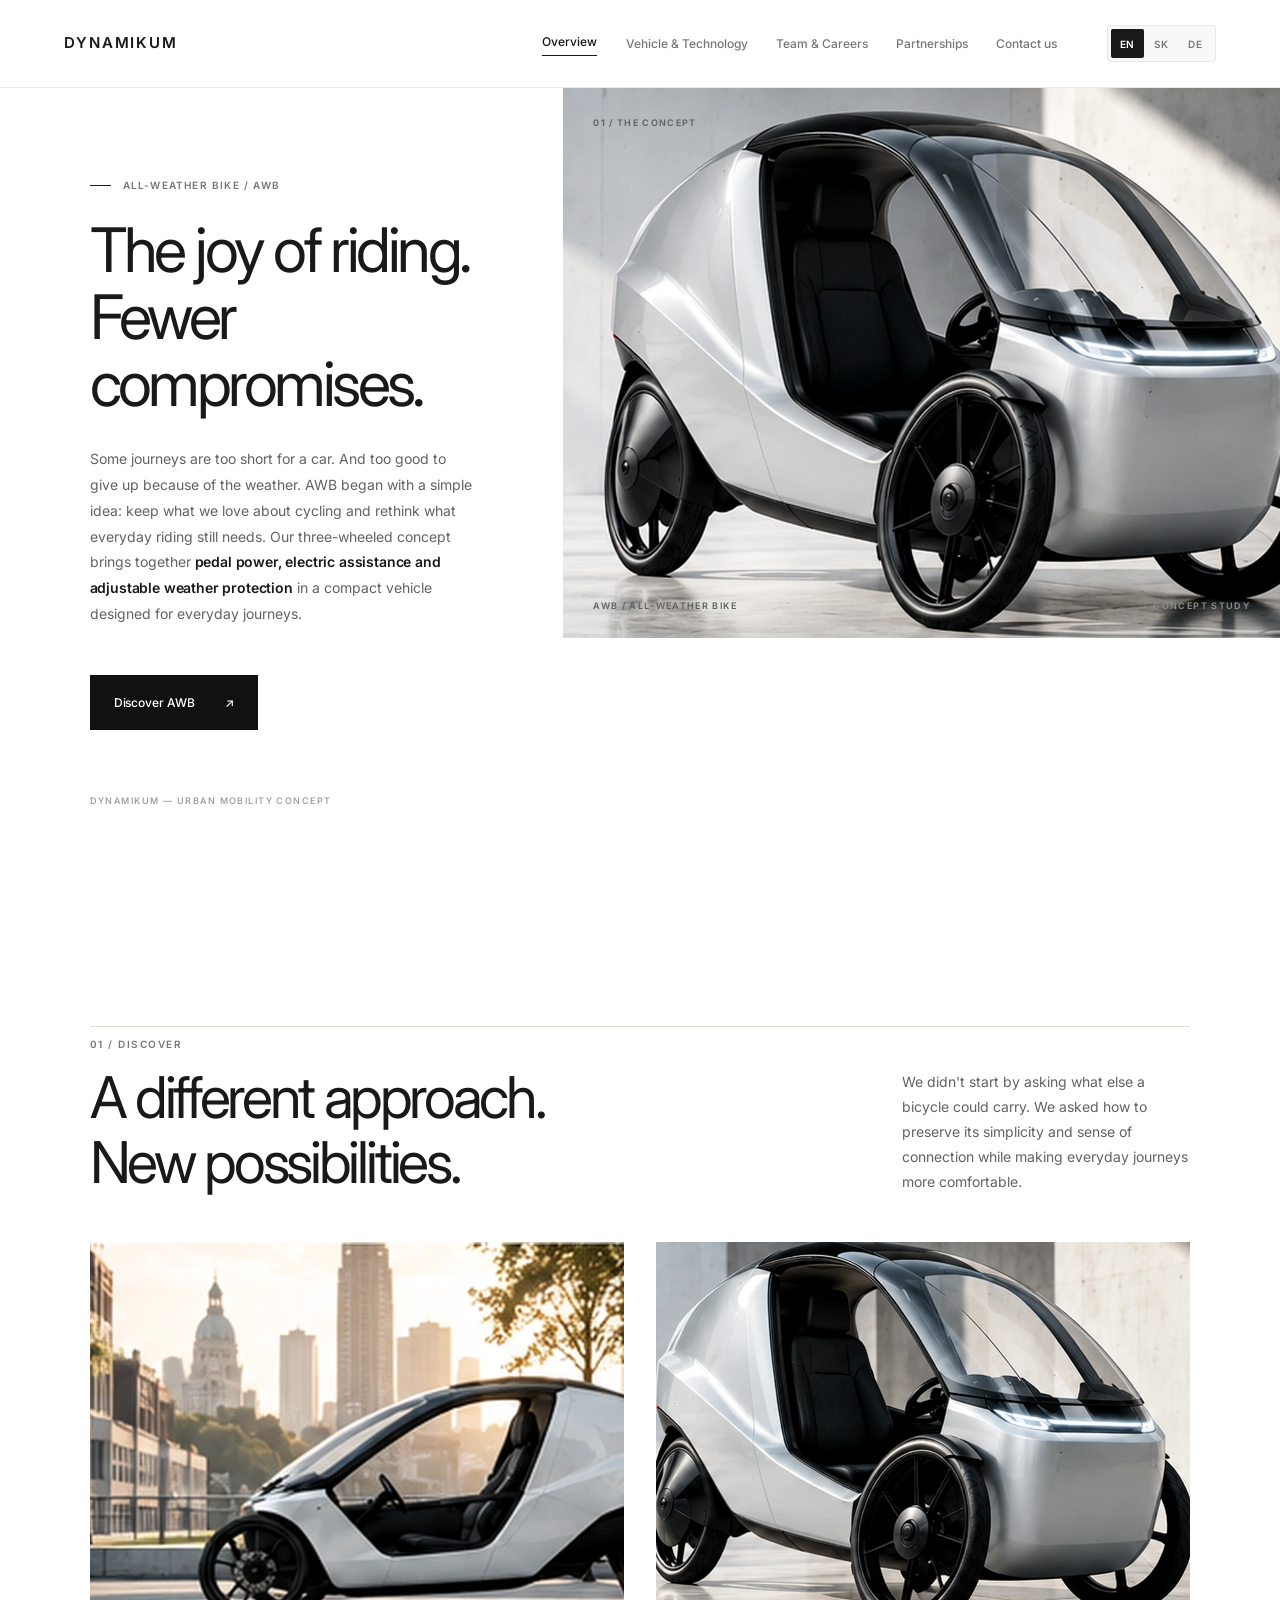
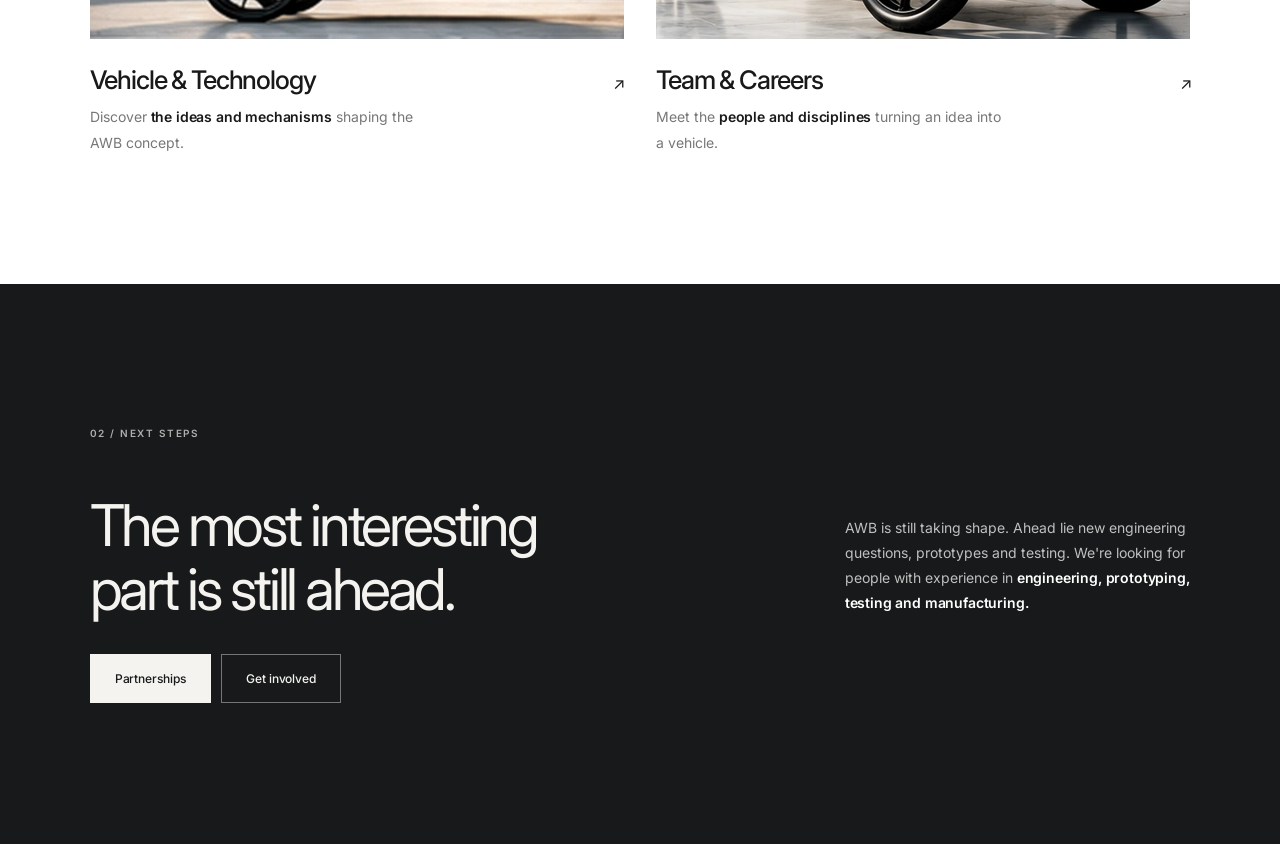
==== commit 0d815dd3: "Restore expressive editorial storytelling: index.html" ====
--- a/index.html
+++ b/index.html
@@ -1 +1 @@
-<!doctype html><html lang="en"><head><meta charset="utf-8"><meta name="viewport" content="width=device-width,initial-scale=1"><meta name="theme-color" content="#ffffff"><meta name="description" content="Dynamikum AWB — all-weather electric-assist velomobile concept."><title>Overview — DYNAMIKUM</title><link rel="stylesheet" href="/style.css"></head><body><a class="skip-link" href="#main-content">Skip to content</a><header class="site-header"><a href="/" class="brand" aria-label="Dynamikum home">DYNAMIKUM</a><button class="mobile-menu-toggle" type="button" aria-expanded="false" aria-controls="primary-navigation" aria-label="Open navigation"><span></span><span></span></button><nav id="primary-navigation" class="nav" aria-label="Main navigation"><a href="/" aria-current="page">Overview</a><a href="/vehicle.html">Vehicle & Technology</a><a href="/team.html">Team & Careers</a><a href="/partnerships.html">Partnerships</a><a href="/contact.html" >Contact us</a></nav></header><main id="main-content"><section class="hero"><div class="hero-copy"><div class="eyebrow">All-Weather Bike / AWB</div><h1 class="display">More days to ride.<br>More reasons to go.</h1><p class="body">Rain, wind and cold can make cycling less practical. AWB is a three-wheeled concept combining <strong>pedal power, electric assistance and adjustable weather protection</strong> to make everyday rides practical on more days of the year.</p><div class="actions"><a class="btn" href="/vehicle.html">Explore the vehicle <span aria-hidden="true">↗</span></a></div><span class="hero-copy-index" aria-hidden="true">DYNAMIKUM — URBAN MOBILITY CONCEPT</span></div><div class="hero-visual"><span class="hero-visual-index" aria-hidden="true">01 / THE CONCEPT</span><img src="/hero-front.webp" alt="Dynamikum AWB concept vehicle" fetchpriority="high"><span class="hero-visual-caption">AWB / ALL-WEATHER BIKE <span>CONCEPT STUDY</span></span></div></section><section class="section home-discover"><div class="section-head"><div><h2 class="heading">Discover what makes AWB different.</h2></div><p class="body">Explore the engineering behind the concept and the people developing it.</p></div><div class="image-pair"><a href="/vehicle.html"><img src="/city-side.webp" loading="lazy" alt="AWB concept vehicle shown in an urban setting"><h3>Vehicle & Technology</h3><p>See <strong>how AWB is designed to work</strong> and what is still being developed.</p></a><a href="/team.html"><img src="/hero-studio.webp" loading="lazy" alt="AWB design study"><h3>Team & Careers</h3><p>Discover the <strong>people and skills</strong> shaping the project.</p></a></div></section><section class="section section--night home-finale"><div class="section-head"><div><h2 class="heading">From concept to working prototype.</h2></div><p class="body">AWB is in development. We're looking for expertise in <strong>engineering, prototyping, testing and manufacturing.</strong></p></div><div class="actions"><a class="btn" href="/partnerships.html">Partnerships</a><a class="btn outline" href="/team.html#careers">Open roles</a></div></section></main><script>(function(){const header=document.querySelector('.site-header'),button=document.querySelector('.mobile-menu-toggle'),nav=document.getElementById('primary-navigation');if(!header||!button||!nav)return;function close(){header.classList.remove('menu-open');button.setAttribute('aria-expanded','false');button.setAttribute('aria-label','Open navigation')}button.addEventListener('click',()=>{const open=header.classList.toggle('menu-open');button.setAttribute('aria-expanded',String(open));button.setAttribute('aria-label',open?'Close navigation':'Open navigation')});document.addEventListener('keydown',e=>{if(e.key==='Escape'&&header.classList.contains('menu-open')){close();button.focus()}});nav.querySelectorAll('a').forEach(a=>a.addEventListener('click',close));window.matchMedia('(min-width: 901px)').addEventListener('change',e=>{if(e.matches)close()})})();</script><script src="/localization.js" defer></script></body></html>+<!doctype html><html lang="en"><head><meta charset="utf-8"><meta name="viewport" content="width=device-width,initial-scale=1"><meta name="theme-color" content="#ffffff"><meta name="description" content="Dynamikum AWB — all-weather electric-assist velomobile concept."><title>Overview — DYNAMIKUM</title><link rel="stylesheet" href="/style.css"></head><body><a class="skip-link" href="#main-content">Skip to content</a><header class="site-header"><a href="/" class="brand" aria-label="Dynamikum home">DYNAMIKUM</a><button class="mobile-menu-toggle" type="button" aria-expanded="false" aria-controls="primary-navigation" aria-label="Open navigation"><span></span><span></span></button><nav id="primary-navigation" class="nav" aria-label="Main navigation"><a href="/" aria-current="page">Overview</a><a href="/vehicle.html">Vehicle & Technology</a><a href="/team.html">Team & Careers</a><a href="/partnerships.html">Partnerships</a><a href="/contact.html" >Contact us</a></nav></header><main id="main-content"><section class="hero"><div class="hero-copy"><div class="eyebrow">All-Weather Bike / AWB</div><h1 class="display">The joy of riding.<br>Fewer compromises.</h1><p class="body">Some journeys are too short for a car. And too good to give up because of the weather. AWB began with a simple idea: keep what we love about cycling and rethink what everyday riding still needs. Our three-wheeled concept brings together <strong>pedal power, electric assistance and adjustable weather protection</strong> in a compact vehicle designed for everyday journeys.</p><div class="actions"><a class="btn" href="/vehicle.html">Discover AWB <span aria-hidden="true">↗</span></a></div><span class="hero-copy-index" aria-hidden="true">DYNAMIKUM — URBAN MOBILITY CONCEPT</span></div><div class="hero-visual"><span class="hero-visual-index" aria-hidden="true">01 / THE CONCEPT</span><img src="/hero-front.webp" alt="Dynamikum AWB concept vehicle" fetchpriority="high"><span class="hero-visual-caption">AWB / ALL-WEATHER BIKE <span>CONCEPT STUDY</span></span></div></section><section class="section home-discover"><div class="section-head"><div><h2 class="heading">A different approach. New possibilities.</h2></div><p class="body">We didn't start by asking what else a bicycle could carry. We asked how to preserve its simplicity and sense of connection while making everyday journeys more comfortable.</p></div><div class="image-pair"><a href="/vehicle.html"><img src="/city-side.webp" loading="lazy" alt="AWB concept vehicle shown in an urban setting"><h3>Vehicle & Technology</h3><p>Discover <strong>the ideas and mechanisms</strong> shaping the AWB concept.</p></a><a href="/team.html"><img src="/hero-studio.webp" loading="lazy" alt="AWB design study"><h3>Team & Careers</h3><p>Meet the <strong>people and disciplines</strong> turning an idea into a vehicle.</p></a></div></section><section class="section section--night home-finale"><div class="section-head"><div><h2 class="heading">The most interesting part is still ahead.</h2></div><p class="body">AWB is still taking shape. Ahead lie new engineering questions, prototypes and testing. We're looking for people with experience in <strong>engineering, prototyping, testing and manufacturing.</strong></p></div><div class="actions"><a class="btn" href="/partnerships.html">Partnerships</a><a class="btn outline" href="/team.html#careers">Get involved</a></div></section></main><script>(function(){const header=document.querySelector('.site-header'),button=document.querySelector('.mobile-menu-toggle'),nav=document.getElementById('primary-navigation');if(!header||!button||!nav)return;function close(){header.classList.remove('menu-open');button.setAttribute('aria-expanded','false');button.setAttribute('aria-label','Open navigation')}button.addEventListener('click',()=>{const open=header.classList.toggle('menu-open');button.setAttribute('aria-expanded',String(open));button.setAttribute('aria-label',open?'Close navigation':'Open navigation')});document.addEventListener('keydown',e=>{if(e.key==='Escape'&&header.classList.contains('menu-open')){close();button.focus()}});nav.querySelectorAll('a').forEach(a=>a.addEventListener('click',close));window.matchMedia('(min-width: 901px)').addEventListener('change',e=>{if(e.matches)close()})})();</script><script src="/localization.js" defer></script></body></html>
